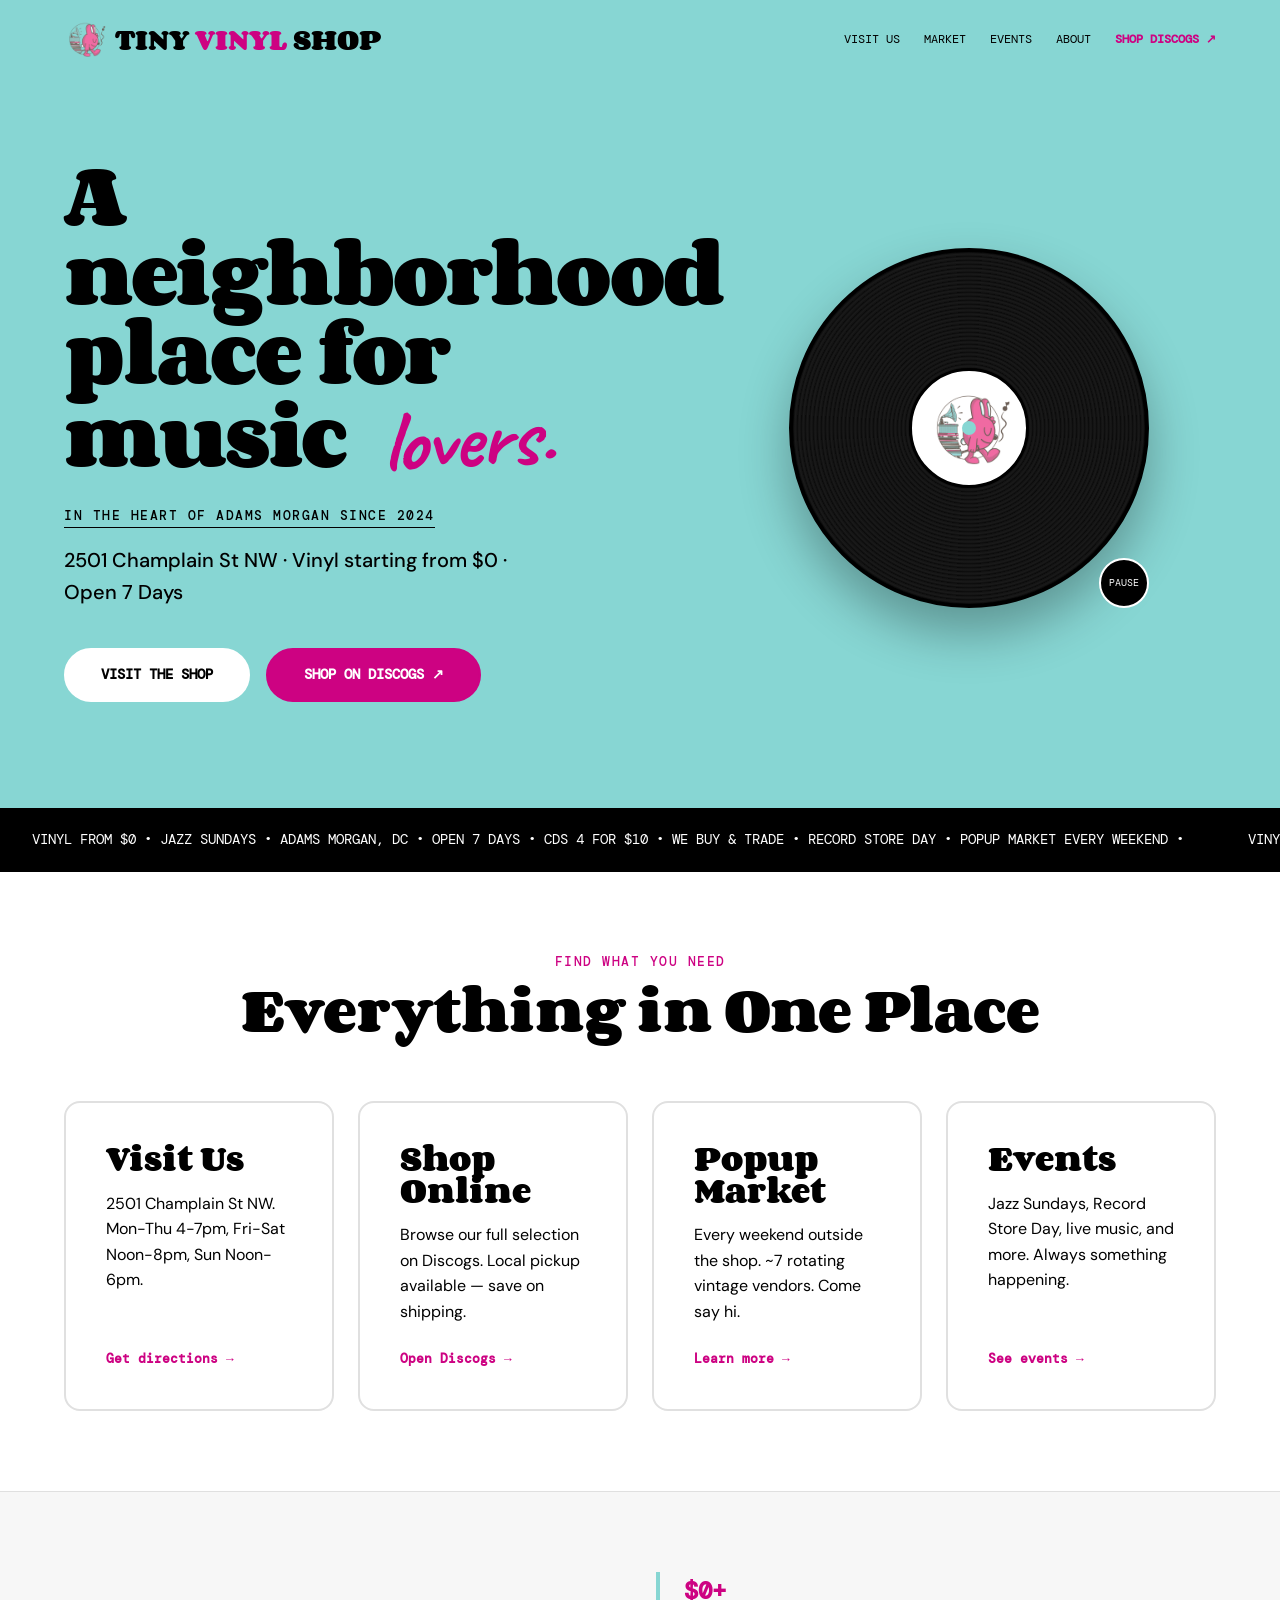
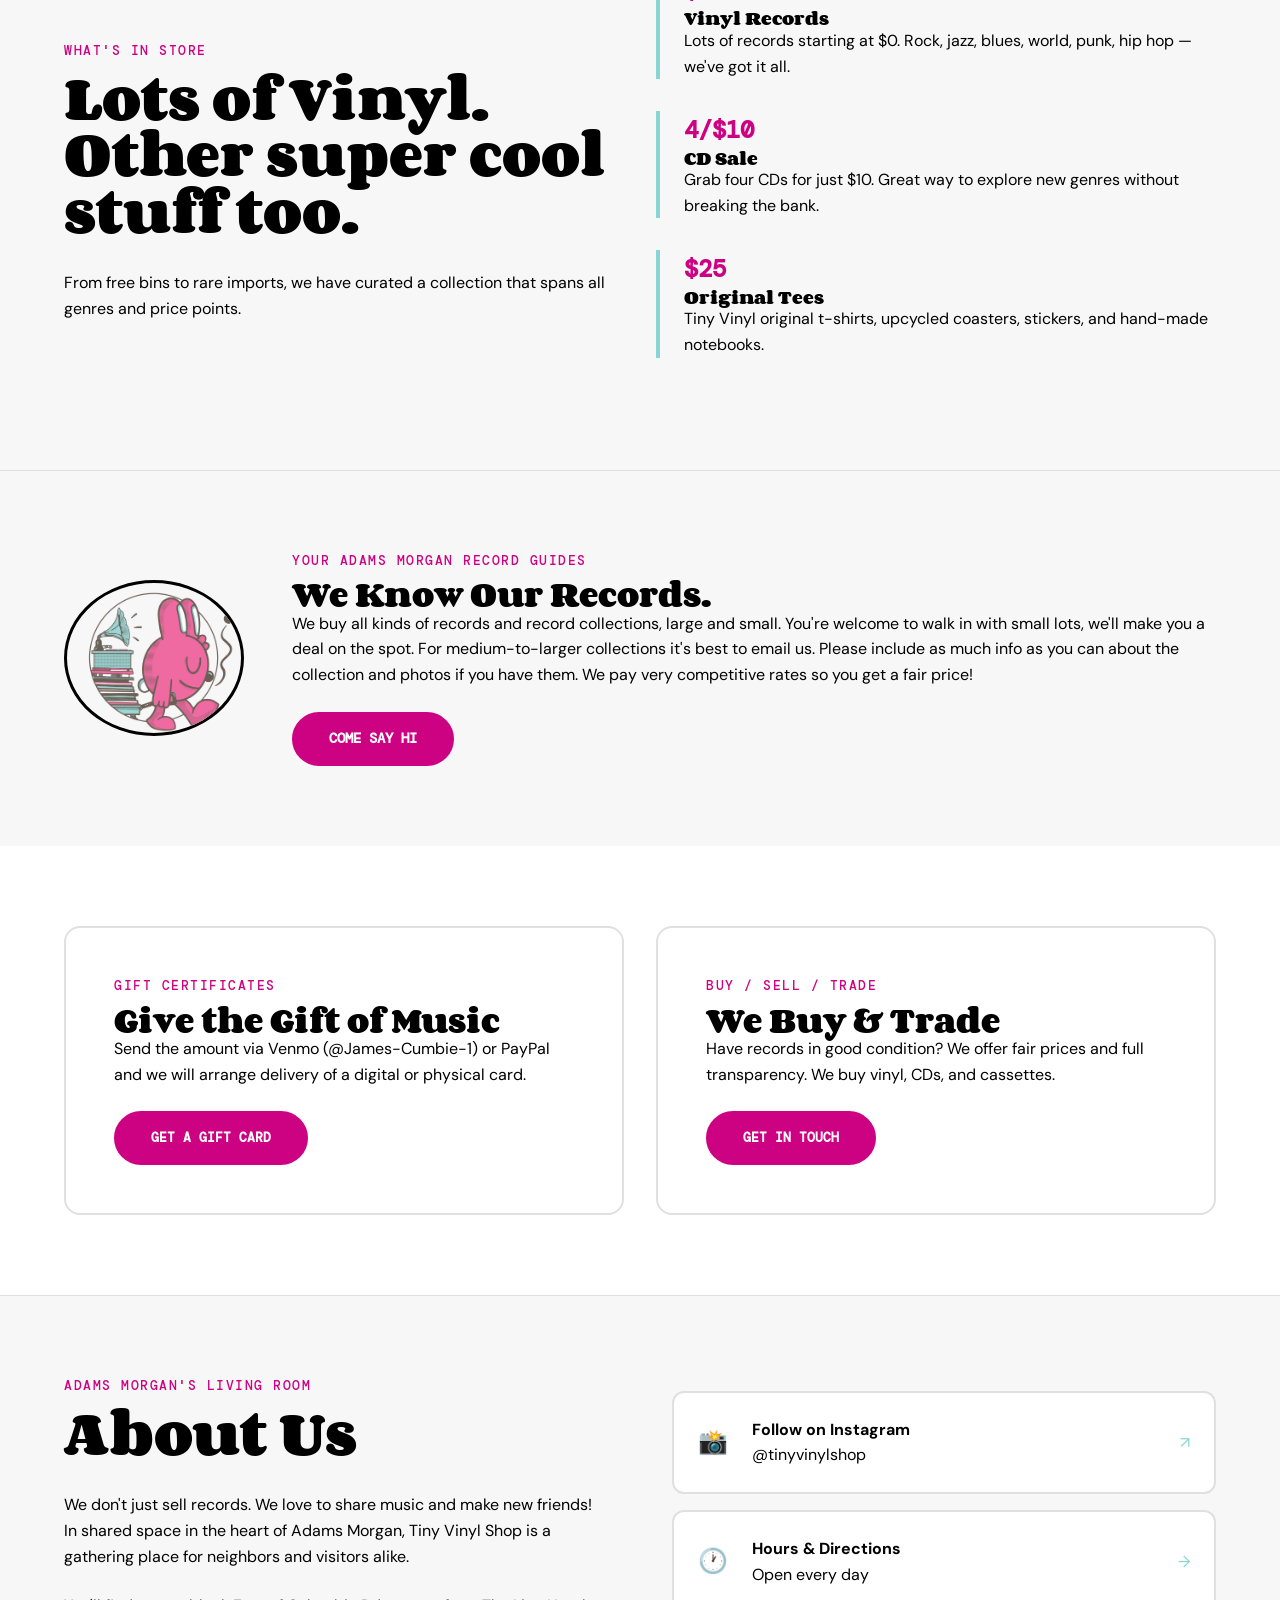
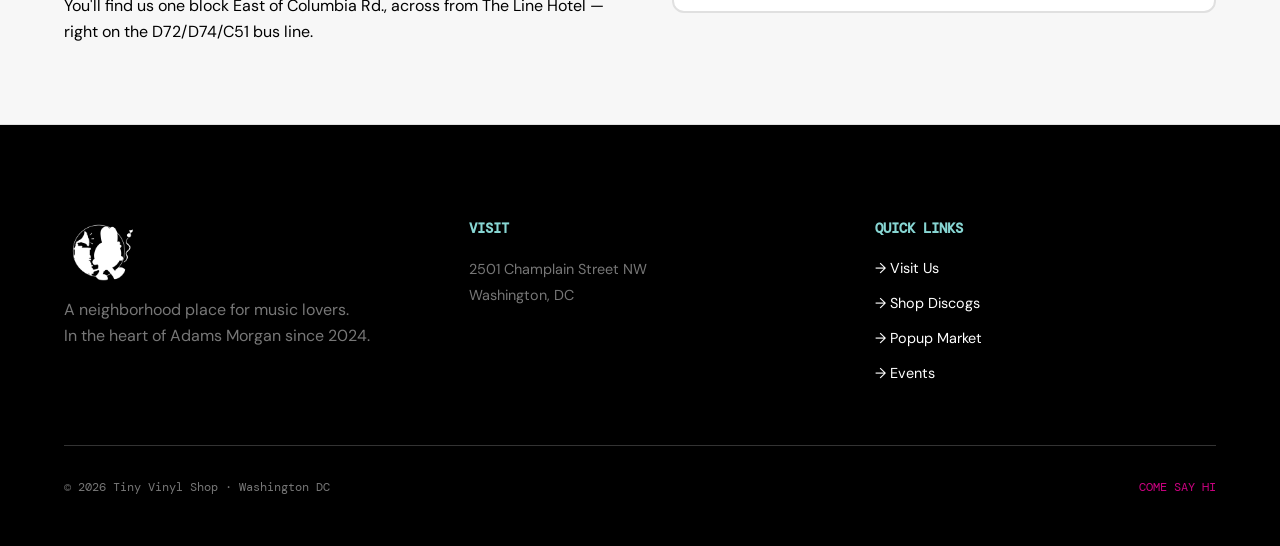
==== tiny-vinyl.html @ 18d89810 "ty suggestions" ====
<!DOCTYPE html>
<html lang="en">
<head>
  <meta charset="UTF-8" />
  <meta name="viewport" content="width=device-width, initial-scale=1.0, viewport-fit=cover" />
  <meta name="theme-color" content="#87D6D3" />
  <title>Tiny Vinyl Shop — Adams Morgan, DC</title>
  <meta name="description" content="Independent vinyl record shop in Adams Morgan, Washington DC. Records from $1. Jazz, blues, punk, hip hop, world music and more." />
  
  <link rel="preconnect" href="https://fonts.googleapis.com">
  <link rel="preconnect" href="https://fonts.gstatic.com" crossorigin>
  <link href="https://fonts.googleapis.com/css2?family=Caveat:wght@600&family=Corben:wght@400;700&family=DM+Mono:wght@400;500&family=DM+Sans:ital,wght@0,400;0,500;0,700;1,400&display=swap" rel="stylesheet">

  <style>
    :root {
      --bg-primary: #FFFFFF;
      --bg-surface: #F7F7F7;
      --color-magenta: #CD0282;
      --color-teal: #87D6D3;
      --color-text: #000000;
      --color-text-muted: #555555;
      --border-soft: #E0E0E0;
      
      --font-sans: 'DM Sans', sans-serif;
      --font-heading: 'Corben', serif;
      --font-mono: 'DM Mono', monospace;
      --font-hand: 'Caveat', cursive;
      
      --space-xs: 0.5rem;
      --space-sm: 1rem;
      --space-md: 2rem;
      --space-lg: 4rem;

      /* Safe area insets for notched devices */
      --safe-top: env(safe-area-inset-top, 0px);
      --safe-bottom: env(safe-area-inset-bottom, 0px);
      --safe-left: env(safe-area-inset-left, 0px);
      --safe-right: env(safe-area-inset-right, 0px);
    }

    /* ════════════════════════════════════════════════════════════
       BASE STYLES  (shared by both desktop and mobile)
       ════════════════════════════════════════════════════════════ */

    /* ── Reset ────────────────────────────────────────────────── */
    *, *::before, *::after { box-sizing: border-box; margin: 0; padding: 0; }
    html { scroll-behavior: smooth; -webkit-text-size-adjust: 100%; }
    body {
      font-family: var(--font-sans);
      background: var(--bg-primary);
      color: var(--color-text);
      line-height: 1.6;
      overflow-x: hidden;
      -webkit-font-smoothing: antialiased;
    }
    a { color: inherit; text-decoration: none; transition: all 0.25s cubic-bezier(0.16, 1, 0.3, 1); }
    a, button { -webkit-tap-highlight-color: rgba(135, 214, 211, 0.3); }
    ul { list-style: none; }
    button { cursor: pointer; border: none; background: none; font-family: inherit; }
    img { max-width: 100%; height: auto; display: block; }

    /* ── Typography (base) ────────────────────────────────────── */
    h1, h2, h3, h4 { font-family: var(--font-heading); font-weight: 700; line-height: 1.1; color: var(--color-text); }
    h1 em { font-family: var(--font-hand); color: var(--color-magenta); font-style: normal; font-size: 1.2em; display: inline-block; transform: rotate(-3deg); margin-left: 0.2em; }
    .label { font-family: var(--font-mono); text-transform: uppercase; font-size: 0.8rem; letter-spacing: 1.5px; color: var(--color-magenta); font-weight: 500; display: block; margin-bottom: var(--space-xs); }

    /* ── Layout (base) ────────────────────────────────────────── */
    .section--surface { background: var(--bg-surface); border-top: 1px solid var(--border-soft); border-bottom: 1px solid var(--border-soft); }

    /* ── Buttons (base) ───────────────────────────────────────── */
    .btn {
      display: inline-flex; align-items: center; justify-content: center;
      border-radius: 999px; font-weight: 700; font-family: var(--font-mono);
      text-transform: uppercase; border: 2px solid var(--color-text);
      background: var(--bg-primary);
      transition: all 0.3s cubic-bezier(0.16, 1, 0.3, 1);
      white-space: nowrap;
    }
    .btn:active { transform: scale(0.98); }
    .btn-primary { background: var(--color-magenta); color: #fff; border-color: var(--color-magenta); }
    .btn-white { background: #fff; color: #000; border-color: #fff; }
    .btn-outline { border-color: var(--border-soft); }

    /* ── Navigation (base) ────────────────────────────────────── */
    .nav {
      position: fixed; top: 0; left: 0; right: 0; z-index: 100;
      background: transparent;
      transition: background 0.35s ease, padding 0.35s ease, box-shadow 0.35s ease;
      padding-top: max(1.25rem, var(--safe-top));
    }
    .nav.scrolled {
      background: rgba(255,255,255,0.96);
      backdrop-filter: blur(12px);
      -webkit-backdrop-filter: blur(12px);
      border-bottom: 1px solid var(--border-soft);
      box-shadow: 0 2px 16px rgba(0,0,0,0.06);
      padding-top: max(0.75rem, var(--safe-top));
      padding-bottom: 0.75rem;
    }
    .nav .container { display: flex; justify-content: space-between; align-items: center; gap: 1rem; }
    .nav-logo { display: flex; align-items: center; gap: 0.6rem; flex-shrink: 0; }
    .nav-logo img { height: 36px; width: auto; }
    .nav-logo-text { font-family: var(--font-heading); font-weight: 700; color: #000; }
    .nav-cta { color: var(--color-magenta) !important; font-weight: 700; }
    .nav-hamburger span { display: block; background: #000; transition: all 0.3s ease; transform-origin: center; }
    .nav-hamburger.open span:nth-child(1) { transform: translateY(7px) rotate(45deg); }
    .nav-hamburger.open span:nth-child(2) { opacity: 0; transform: scaleX(0); }
    .nav-hamburger.open span:nth-child(3) { transform: translateY(-7px) rotate(-45deg); }

    /* ── Record animation ─────────────────────────────────────── */
    .record {
      width: 100%; height: 100%; border-radius: 50%; background: #111;
      background-image: repeating-radial-gradient(#111 0px, #1a1a1a 2px, #0a0a0a 4px);
      box-shadow: 0 25px 50px rgba(0,0,0,0.3);
      display: flex; align-items: center; justify-content: center;
      position: relative; border: 4px solid #000;
    }
    .spinning { animation: spin 3.2s linear infinite; }
    @keyframes spin { 100% { transform: rotate(360deg); } }
    .record-label {
      width: 34%; height: 34%; background: #fff; border-radius: 50%;
      border: 3px solid #000; display: flex; align-items: center;
      justify-content: center; position: relative;
    }
    .record-label img { width: 75%; height: auto; object-fit: contain; }
    .record-hole {
      position: absolute; top: 50%; left: 50%;
      transform: translate(-50%,-50%);
      width: 14px; height: 14px;
      background: var(--color-teal); border-radius: 50%;
    }

    /* ── Ticker ───────────────────────────────────────────────── */
    .ticker { background: #000; color: #fff; overflow: hidden; font-family: var(--font-mono); text-transform: uppercase; border-bottom: 2px solid #000; }
    .ticker-track { display: flex; width: max-content; animation: marquee 35s linear infinite; }
    @keyframes marquee { 0% { transform: translateX(0); } 100% { transform: translateX(-50%); } }
    .ticker-item { white-space: nowrap; }

    /* ── Cards & components (base) ────────────────────────────── */
    .quick-card { background: #fff; border-radius: 16px; border: 2px solid var(--border-soft); display: flex; flex-direction: column; transition: 0.3s ease; }
    .quick-card-link { font-family: var(--font-mono); font-weight: 700; color: var(--color-magenta); font-size: 0.8rem; }
    .highlight-item { border-left: 4px solid var(--color-teal); padding-left: 1.5rem; margin-bottom: 2rem; }
    .highlight-price { font-family: var(--font-mono); color: var(--color-magenta); font-weight: 700; }
    .mascot-strip { background: var(--bg-surface); }
    .mascot-strip .container { display: flex; align-items: center; }
    .mascot-image { border: 3px solid #000; border-radius: 50%; flex-shrink: 0; }
    .info-card { background: #fff; border-radius: 16px; border: 2px solid var(--border-soft); }
    .community-link-item { display: flex; align-items: center; background: #fff; border: 2px solid var(--border-soft); border-radius: 12px; margin-bottom: 1rem; transition: 0.25s ease; }
    .community-link-icon { font-size: 1.5rem; flex-shrink: 0; }

    /* ── Footer (base) ────────────────────────────────────────── */
    .footer { background: #000; color: #fff; }
    .footer h4 { color: var(--color-teal); font-family: var(--font-mono); text-transform: uppercase; font-size: 0.9rem; }
    .footer-links li { font-size: 0.9rem; }
    .footer-links a:hover { color: var(--color-teal); }
    .footer-bottom { border-top: 1px solid #333; font-family: var(--font-mono); font-size: 0.75rem; color: #777; display: flex; justify-content: space-between; align-items: center; }

    /* ── Reveal animations ────────────────────────────────────── */
    .reveal { opacity: 0; transform: translateY(20px); transition: 0.6s cubic-bezier(0.16, 1, 0.3, 1); }
    .reveal.visible { opacity: 1; transform: translateY(0); }

    /* ── Reduced motion ───────────────────────────────────────── */
    @media (prefers-reduced-motion: reduce) {
      .ticker-track, .spinning { animation: none; }
      .reveal { transition: none; }
    }

    /* ── Print ────────────────────────────────────────────────── */
    @media print {
      .nav, .ticker, .spin-toggle, .mobile-cta-bar, .mobile-menu { display: none !important; }
      .hero { min-height: auto; padding: 2rem 0; }
      .reveal { opacity: 1; transform: none; }
    }


    /* ════════════════════════════════════════════════════════════
       DESKTOP  (769px and above)
       Full two-column layouts, hover states, spacious padding
       ════════════════════════════════════════════════════════════ */
    @media (min-width: 769px) {

      /* Typography */
      h1 { font-size: 4.5rem; margin-bottom: var(--space-sm); letter-spacing: -0.02em; }
      h2 { font-size: 3.2rem; margin-bottom: var(--space-md); }
      h3 { font-size: 1.8rem; }

      /* Layout */
      .container { max-width: 1200px; margin: 0 auto; padding: 0 1.5rem; }
      .section { padding: 5rem 0; }
      .grid-4 { display: grid; grid-template-columns: repeat(4, 1fr); gap: 1.5rem; }
      .grid-2 { display: grid; grid-template-columns: 1fr 1fr; gap: 2rem; }

      /* Buttons */
      .btn { padding: 0.9rem 2.2rem; font-size: 0.85rem; }
      .btn:hover { transform: translateY(-2px); box-shadow: 0 8px 20px rgba(0,0,0,0.1); }
      .btn-primary:hover { background: #000; color: #fff; border-color: #000; }

      /* Nav — desktop */
      .nav { padding: 1.25rem 0; }
      .nav-links { display: flex; gap: 1.5rem; font-family: var(--font-mono); font-size: 0.75rem; text-transform: uppercase; align-items: center; }
      .nav-links a { color: #000; }
      .nav-hamburger { display: none; }
      .mobile-menu { display: none !important; }
      .nav-logo-text { font-size: 1.5rem; }

      /* Hero */
      .hero { background-color: var(--color-teal); padding: 9rem 0 6rem; border-bottom: 2px solid #000; display: flex; align-items: center; min-height: 90vh; }
      .hero .container { display: grid; grid-template-columns: 1.2fr 0.8fr; gap: 4rem; align-items: center; }
      .hero h1, .hero p { color: #000; }
      .hero .label { color: #000; border-bottom: 1.5px solid #000; display: inline-block; width: fit-content; margin-bottom: 1rem; }
      .hero-text p { font-size: 1.25rem; font-weight: 500; margin-bottom: 2.5rem; max-width: 500px; }
      .hero-btns { display: flex; gap: 1rem; }

      /* Record */
      .record-wrap { position: relative; width: 360px; height: 360px; display: flex; align-items: center; justify-content: center; }
      .spin-toggle { position: absolute; bottom: 0; right: 0; background: #000; color: #fff; width: 50px; height: 50px; border-radius: 50%; z-index: 10; font-family: var(--font-mono); font-size: 0.6rem; border: 2px solid #fff; }

      /* Ticker */
      .ticker { padding: 1.2rem 0; font-size: 0.85rem; }
      .ticker-item { padding: 0 2rem; }

      /* Cards */
      .quick-card { padding: 2.5rem; }
      .quick-card h3 { margin-bottom: 1rem; }
      .quick-card p { flex: 1; }
      .quick-card-link { margin-top: 1.5rem; }
      .quick-card:hover { transform: translateY(-4px); border-color: var(--color-teal); box-shadow: 0 12px 30px rgba(0,0,0,0.06); }
      .highlight-price { font-size: 1.5rem; }

      /* Mascot */
      .mascot-strip { padding: 5rem 0; }
      .mascot-strip .container { gap: 3rem; }
      .mascot-image { width: 180px; }

      /* Info cards */
      .info-card { padding: 3rem; }

      /* Community */
      .community-inner { display: grid; grid-template-columns: 1fr 1fr; gap: 4rem; align-items: center; }
      .community-link-item { gap: 1.5rem; padding: 1.5rem; min-height: 70px; }
      .community-link-item:hover { border-color: var(--color-teal); transform: translateX(5px); }

      /* Footer */
      .footer { padding: 6rem 0 3rem; }
      .footer-grid { display: grid; grid-template-columns: repeat(3, 1fr); gap: 4rem; margin-bottom: 3rem; }
      .footer h4 { margin-bottom: 1.25rem; }
      .footer-links li { margin-bottom: 0.75rem; }
      .footer-bottom { padding-top: 2rem; flex-direction: row; }

      /* Mobile-only elements: hidden on desktop */
      .mobile-cta-bar { display: none !important; }
    }


    /* ════════════════════════════════════════════════════════════
       MOBILE  (768px and below)
       Single column, large tap targets, bottom CTA bar,
       full-screen hamburger menu, simplified footer
       ════════════════════════════════════════════════════════════ */
    @media (max-width: 768px) {

      /* Typography — larger base for readability */
      h1 { font-size: 2.6rem; margin-bottom: 1rem; letter-spacing: -0.01em; }
      h2 { font-size: 2rem; margin-bottom: 1.5rem; }
      h3 { font-size: 1.4rem; }
      p { font-size: 1rem; }
      .label { font-size: 0.72rem; }

      /* Layout — full-width single column, generous padding */
      .container {
        max-width: 100%;
        padding: 0 1.25rem;
        padding-left: max(1.25rem, calc(var(--safe-left) + 1.25rem));
        padding-right: max(1.25rem, calc(var(--safe-right) + 1.25rem));
      }
      .section { padding: 3rem 0; }
      .grid-4 { display: grid; grid-template-columns: 1fr; gap: 1rem; }
      .grid-2 { display: grid; grid-template-columns: 1fr; gap: 1rem; }

      /* Buttons — full width, larger touch targets */
      .btn { padding: 1rem 2rem; font-size: 0.82rem; min-height: 52px; width: 100%; justify-content: center; }

      /* Body — space for fixed bottom CTA bar */
      body { padding-bottom: max(80px, calc(var(--safe-bottom) + 80px)); }

      /* Nav — hamburger only */
      .nav { padding: 1rem 0; padding-top: max(1rem, var(--safe-top)); }
      .nav-links { display: none; }
      .nav-logo-text { font-size: 1.3rem; }
      .nav-hamburger {
        display: flex;
        flex-direction: column;
        align-items: center;
        justify-content: center;
        gap: 5px;
        /* 48×48 tap target */
        width: 48px; height: 48px;
      }
      .nav-hamburger span { width: 22px; height: 2px; }

      /* Full-screen mobile menu */
      .mobile-menu {
        position: fixed; top: 0; left: 0; right: 0; bottom: 0;
        background: var(--color-teal);
        z-index: 99;
        flex-direction: column;
        align-items: center;
        justify-content: center;
        gap: 1.25rem;
        padding: 2rem 2rem max(2rem, var(--safe-bottom));
        padding-top: max(5rem, calc(var(--safe-top) + 5rem));
        opacity: 0;
        pointer-events: none;
        transition: opacity 0.3s ease;
        /* Hidden by default — JS adds .open */
        display: flex;
      }
      .mobile-menu:not(.open) { pointer-events: none; opacity: 0; visibility: hidden; }
      .mobile-menu.open { opacity: 1; pointer-events: all; visibility: visible; }
      .mobile-menu a {
        font-family: var(--font-heading);
        font-size: 2.5rem;
        font-weight: 700;
        color: #000;
        border-bottom: 3px solid transparent;
        padding-bottom: 0.25rem;
        transition: border-color 0.2s;
        /* Large tap targets */
        min-height: 52px;
        display: flex; align-items: center;
      }
      .mobile-menu a:active { border-bottom-color: #000; }
      .mobile-menu .mobile-cta { color: var(--color-magenta); margin-top: 0.5rem; }

      /* Hero — stacked, centered */
      .hero {
        background-color: var(--color-teal);
        padding: max(6rem, calc(var(--safe-top) + 6rem)) 0 5rem;
        border-bottom: 2px solid #000;
        display: flex; align-items: center;
        min-height: 100svh;
      }
      .hero .container { display: flex; flex-direction: column; align-items: center; text-align: center; gap: 2.5rem; }
      .hero h1, .hero p { color: #000; }
      .hero .label { color: #000; border-bottom: 1.5px solid #000; display: inline-block; width: fit-content; margin-bottom: 0.75rem; }
      .hero-text { width: 100%; }
      .hero-text p { font-size: 1.1rem; font-weight: 500; margin-bottom: 2rem; }
      .hero-btns { display: flex; flex-direction: column; gap: 0.75rem; width: 100%; }

      /* Record — scaled to fit */
      .record-wrap { position: relative; width: min(300px, 80vw); height: min(300px, 80vw); display: flex; align-items: center; justify-content: center; }
      .spin-toggle { position: absolute; bottom: 0; right: 0; background: #000; color: #fff; width: 52px; height: 52px; border-radius: 50%; z-index: 10; font-family: var(--font-mono); font-size: 0.6rem; border: 2px solid #fff; }

      /* Ticker */
      .ticker { padding: 0.9rem 0; font-size: 0.78rem; }
      .ticker-item { padding: 0 1.5rem; }

      /* Quick cards — comfortable single-column */
      .quick-card { padding: 1.75rem; }
      .quick-card h3 { margin-bottom: 0.6rem; }
      .quick-card-link { margin-top: 1.25rem; }
      .highlight-price { font-size: 1.3rem; }

      /* Mascot — centered column */
      .mascot-strip { padding: 3rem 0; }
      .mascot-strip .container { flex-direction: column; text-align: center; align-items: center; gap: 1.5rem; }
      .mascot-image { width: 110px; }

      /* Info cards */
      .info-card { padding: 1.75rem; }

      /* Community — stacked */
      .community-inner { display: flex; flex-direction: column; gap: 2rem; }
      .community-link-item { gap: 1rem; padding: 1.25rem; min-height: 68px; }
      .community-link-item:active { background: var(--bg-surface); }

      /* Footer — simplified, centered */
      .footer { padding: 3rem 0 1.5rem; padding-bottom: max(1.5rem, var(--safe-bottom)); }
      .footer-grid { display: flex; flex-direction: column; gap: 2rem; margin-bottom: 2rem; }
      .footer-grid > div:first-child { display: none; } /* Hide logo/tagline on mobile to save space */
      .footer h4 { margin-bottom: 0.75rem; font-size: 0.8rem; }
      .footer-links { display: flex; flex-wrap: wrap; gap: 0; }
      .footer-links li { width: 50%; margin-bottom: 0; }
      .footer-links a { display: flex; align-items: center; min-height: 44px; font-size: 0.88rem; padding-right: 0.5rem; }
      .footer-bottom { padding-top: 1.5rem; flex-direction: column; text-align: center; gap: 0.4rem; }

      /* Floating bottom CTA bar */
      .mobile-cta-bar {
        display: flex;
        position: fixed;
        bottom: 0; left: 0; right: 0;
        z-index: 90;
        background: #fff;
        border-top: 2px solid #000;
        padding: 0.75rem 1rem;
        padding-bottom: max(0.75rem, var(--safe-bottom));
        gap: 0.75rem;
        opacity: 1;
        transition: opacity 0.3s ease;
      }
      .mobile-cta-bar a {
        flex: 1;
        padding: 0.85rem 0.5rem;
        border-radius: 999px;
        font-family: var(--font-mono);
        font-size: 0.75rem;
        font-weight: 700;
        text-transform: uppercase;
        min-height: 48px;
        display: flex; align-items: center; justify-content: center;
      }
      .mobile-cta-bar .cta-visit { background: #000; color: #fff; border: 2px solid #000; }
      .mobile-cta-bar .cta-shop { background: var(--color-magenta); color: #fff; border: 2px solid var(--color-magenta); }
    }
  </style>
</head>
<body>

  <!-- Mobile Menu Drawer -->
  <div class="mobile-menu" id="mobile-menu" role="dialog" aria-modal="true" aria-label="Navigation menu">
    <a href="visit.html">Visit Us</a>
    <a href="market.html">Market</a>
    <a href="events.html">Events</a>
    <a href="about.html">About</a>
    <a href="https://www.discogs.com/seller/TinyVinylShop/profile" target="_blank" rel="noopener noreferrer" class="mobile-cta">Shop Discogs ↗</a>
  </div>

  <nav class="nav" id="main-nav" role="navigation" aria-label="Main navigation">
    <div class="container">
      <a href="index.html" class="nav-logo" aria-label="Tiny Vinyl Shop home">
        <img src="assets/updated-logo.png" alt="Tiny Vinyl Shop logo" loading="eager">
        <span class="nav-logo-text">TINY<span style="color:var(--color-magenta)"> VINYL</span> SHOP</span>
      </a>
      <ul class="nav-links" role="list">
        <li><a href="visit.html">Visit Us</a></li>
        <li><a href="market.html">Market</a></li>
        <li><a href="events.html">Events</a></li>
        <li><a href="about.html">About</a></li>
        <li><a href="https://www.discogs.com/seller/TinyVinylShop/profile" target="_blank" rel="noopener noreferrer" class="nav-cta">Shop Discogs ↗</a></li>
      </ul>
      <button class="nav-hamburger" id="nav-hamburger" aria-label="Open navigation menu" aria-expanded="false" aria-controls="mobile-menu">
        <span aria-hidden="true"></span>
        <span aria-hidden="true"></span>
        <span aria-hidden="true"></span>
      </button>
    </div>
  </nav>

  <main>
    <!-- ── Hero ── -->
    <section class="hero" aria-label="Welcome">
      <div class="container">
        <div class="hero-text reveal">
          
          <h1>A neighborhood place for music <em>lovers.</em></h1>
          <span class="label">In the heart of Adams Morgan since 2024</span>
          <p>2501 Champlain St NW · Vinyl starting from $0 · Open 7 Days</p>
          <div class="hero-btns">
            <a href="visit.html" class="btn btn-white">Visit the Shop</a>
            <a href="https://www.discogs.com/seller/TinyVinylShop/profile" target="_blank" rel="noopener noreferrer" class="btn btn-primary">Shop on Discogs ↗</a>
          </div>
        </div>
        <div class="hero-visual reveal">
          <div class="record-wrap">
            <div class="record spinning" id="vinyl-record" aria-label="Spinning vinyl record">
              <div class="record-label">
                <img src="assets/updated-logo.png" alt="" aria-hidden="true">
                <div class="record-hole" aria-hidden="true"></div>
              </div>
            </div>
            <button class="spin-toggle" id="spin-toggle" aria-label="Pause record spinning">PAUSE</button>
          </div>
        </div>
      </div>
    </section>

    <!-- ── Ticker ── -->
    <div class="ticker" aria-label="Store highlights" aria-live="off">
      <div class="ticker-track" aria-hidden="true">
        <span class="ticker-item">Vinyl from $0 • Jazz Sundays • Adams Morgan, DC • Open 7 Days • CDs 4 for $10 • We Buy &amp; Trade • Record Store Day • Popup Market Every Weekend •</span>
        <span class="ticker-item">Vinyl from $0 • Jazz Sundays • Adams Morgan, DC • Open 7 Days • CDs 4 for $10 • We Buy &amp; Trade • Record Store Day • Popup Market Every Weekend •</span>
      </div>
    </div>

    <!-- ── Quick Links ── -->
    <section class="section" aria-labelledby="find-heading">
      <div class="container">
        <div style="text-align: center; margin-bottom: clamp(2rem, 5vw, 4rem);" class="reveal">
          <span class="label">Find What You Need</span>
          <h2 id="find-heading">Everything in One Place</h2>
        </div>
        <div class="grid-4">
          <a href="visit.html" class="quick-card reveal">
            <h3>Visit Us</h3>
            <p>2501 Champlain St NW. Mon-Thu 4-7pm, Fri-Sat Noon-8pm, Sun Noon-6pm.</p>
            <span class="quick-card-link">Get directions →</span>
          </a>
          <a href="https://www.discogs.com/seller/TinyVinylShop/profile" target="_blank" rel="noopener noreferrer" class="quick-card reveal">
            <h3>Shop Online</h3>
            <p>Browse our full selection on Discogs. Local pickup available — save on shipping.</p>
            <span class="quick-card-link">Open Discogs →</span>
          </a>
          <a href="market.html" class="quick-card reveal">
            <h3>Popup Market</h3>
            <p>Every weekend outside the shop. ~7 rotating vintage vendors. Come say hi.</p>
            <span class="quick-card-link">Learn more →</span>
          </a>
          <a href="events.html" class="quick-card reveal">
            <h3>Events</h3>
            <p>Jazz Sundays, Record Store Day, live music, and more. Always something happening.</p>
            <span class="quick-card-link">See events →</span>
          </a>
        </div>
      </div>
    </section>

    <!-- ── Inventory ── -->
    <section class="section section--surface" aria-labelledby="inventory-heading">
      <div class="container">
        <div class="grid-2" style="align-items: center;">
          <div class="reveal">
            <span class="label">What's In Store</span>
            <h2 id="inventory-heading">Lots of Vinyl.<br>Other super cool stuff too.</h2>
            <p>From free bins to rare imports, we have curated a collection that spans all genres and price points.</p>
          </div>
          <div>
            <div class="highlight-item reveal">
              <span class="highlight-price">$0+</span>
              <h4>Vinyl Records</h4>
              <p>Lots of records starting at $0. Rock, jazz, blues, world, punk, hip hop — we've got it all.</p>
            </div>
            <div class="highlight-item reveal">
              <span class="highlight-price">4/$10</span>
              <h4>CD Sale</h4>
              <p>Grab four CDs for just $10. Great way to explore new genres without breaking the bank.</p>
            </div>
            <div class="highlight-item reveal">
              <span class="highlight-price">$25</span>
              <h4>Original Tees</h4>
              <p>Tiny Vinyl original t-shirts, upcycled coasters, stickers, and hand-made notebooks.</p>
            </div>
          </div>
        </div>
      </div>
    </section>

    <!-- ── Mascot Strip ── -->
    <section class="mascot-strip" aria-label="About our staff">
      <div class="container">
        <img src="assets/updated-logo.png" alt="Tiny Vinyl Mascot" class="mascot-image reveal" loading="lazy">
        <div style="flex: 1;" class="reveal">
          <span class="label">Your Adams Morgan Record Guides</span>
          <h3>We Know Our Records.</h3>
          <p>We buy all kinds of records and record collections, large and small. You're welcome to walk in with small lots, we'll make you a deal on the spot. For medium-to-larger collections it's best to email us. Please include as much info as you can about the collection and photos if you have them. We pay very competitive rates so you get a fair price!</p>
          <a href="visit.html" class="btn btn-primary" style="margin-top: 1.5rem;">Come Say Hi</a>
        </div>
      </div>
    </section>

    <!-- ── Gift / Trade Cards ── -->
    <section class="section" aria-labelledby="gift-trade-heading">
      <div class="container">
        <h2 id="gift-trade-heading" class="sr-only">Gift Cards and Trade</h2>
        <div class="grid-2">
          <div class="info-card reveal">
            <span class="label">Gift Certificates</span>
            <h3>Give the Gift of Music</h3>
            <p>Send the amount via Venmo (@James-Cumbie-1) or PayPal and we will arrange delivery of a digital or physical card.</p>
            <a href="contact.html" class="btn btn-primary" style="margin-top: 1.5rem; font-size: 0.8rem;">Get a Gift Card</a>
          </div>
          <div class="info-card reveal">
            <span class="label">Buy / Sell / Trade</span>
            <h3>We Buy &amp; Trade</h3>
            <p>Have records in good condition? We offer fair prices and full transparency. We buy vinyl, CDs, and cassettes.</p>
            <a href="contact.html" class="btn btn-primary" style="margin-top: 1.5rem; font-size: 0.8rem;">Get in Touch</a>
          </div>
        </div>
      </div>
    </section>

    <!-- ── Community ── -->
    <section class="section section--surface" aria-labelledby="about-heading">
      <div class="container">
        <div class="community-inner">
          <div class="reveal">
            <span class="label">Adams Morgan's Living Room</span>
            <h2 id="about-heading">About Us</h2>
            <p>We don't just sell records. We love to share music and make new friends! In shared space in the heart of Adams Morgan, Tiny Vinyl Shop is a gathering place for neighbors and visitors alike.</p>
            <p style="margin-top: 1.5rem;">You'll find us one block East of Columbia Rd., across from The Line Hotel — right on the D72/D74/C51 bus line.</p>
          </div>
          <div class="reveal">
            <a href="https://instagram.com/tinyvinylshop" class="community-link-item" rel="noopener noreferrer" target="_blank">
              <span class="community-link-icon" aria-hidden="true">📸</span>
              <div style="flex:1">
                <strong>Follow on Instagram</strong><br>
                <span>@tinyvinylshop</span>
              </div>
              <span style="color:var(--color-teal)" aria-hidden="true">↗</span>
            </a>
            <a href="visit.html" class="community-link-item">
              <span class="community-link-icon" aria-hidden="true">🕐</span>
              <div style="flex:1">
                <strong>Hours &amp; Directions</strong><br>
                <span>Open every day</span>
              </div>
              <span style="color:var(--color-teal)" aria-hidden="true">→</span>
            </a>
          </div>
        </div>
      </div>
    </section>
  </main>

  <!-- ── Floating Mobile CTA Bar ── -->
  <div class="mobile-cta-bar" role="complementary" aria-label="Quick actions">
    <a href="visit.html" class="cta-visit">Visit Us</a>
    <a href="https://www.discogs.com/seller/TinyVinylShop/profile" target="_blank" rel="noopener noreferrer" class="cta-shop">Shop Discogs ↗</a>
  </div>

  <!-- ── Footer ── -->
  <footer class="footer" role="contentinfo">
    <div class="container">
      <div class="footer-grid">
        <div>
          <img src="assets/updated-logo.png" alt="Tiny Vinyl Shop" style="height: 60px; filter: brightness(0) invert(1);" loading="lazy">
          <p style="color: #777; margin-top: 1rem;">A neighborhood place for music lovers.<br>In the heart of Adams Morgan since 2024.</p>
        </div>
        <div class="footer-col">
          <h4>Visit</h4>
          <address style="font-style: normal; color: #777; font-size: 0.9rem; line-height: 1.8;">
            2501 Champlain Street NW<br>Washington, DC
          </address>
        </div>
        <div class="footer-col">
          <h4>Quick Links</h4>
          <ul class="footer-links" role="list">
            <li><a href="visit.html">→ Visit Us</a></li>
            <li><a href="https://www.discogs.com/seller/TinyVinylShop/profile" target="_blank" rel="noopener noreferrer">→ Shop Discogs</a></li>
            <li><a href="market.html">→ Popup Market</a></li>
            <li><a href="events.html">→ Events</a></li>
          </ul>
        </div>
      </div>
      <div class="footer-bottom">
        <span>© 2026 Tiny Vinyl Shop · Washington DC</span>
        <span style="color: var(--color-magenta)">COME SAY HI</span>
      </div>
    </div>
  </footer>

  <!-- Screen-reader only utility -->
  <style>.sr-only { position: absolute; width: 1px; height: 1px; padding: 0; margin: -1px; overflow: hidden; clip: rect(0,0,0,0); white-space: nowrap; border: 0; }</style>

  <script>
    /* ── Hamburger / Mobile Menu ── */
    const hamburger = document.getElementById('nav-hamburger');
    const mobileMenu = document.getElementById('mobile-menu');
    let menuOpen = false;

    function toggleMenu(open) {
      menuOpen = open;
      hamburger.classList.toggle('open', open);
      hamburger.setAttribute('aria-expanded', open);
      hamburger.setAttribute('aria-label', open ? 'Close navigation menu' : 'Open navigation menu');
      mobileMenu.classList.toggle('open', open);
      // Prevent body scroll when menu is open
      document.body.style.overflow = open ? 'hidden' : '';
    }

    hamburger.addEventListener('click', () => toggleMenu(!menuOpen));

    // Close on link click
    mobileMenu.querySelectorAll('a').forEach(link => {
      link.addEventListener('click', () => toggleMenu(false));
    });

    // Close on ESC
    document.addEventListener('keydown', (e) => {
      if (e.key === 'Escape' && menuOpen) toggleMenu(false);
    });

    /* ── Record Spin Toggle ── */
    const record = document.getElementById('vinyl-record');
    const spinBtn = document.getElementById('spin-toggle');

    // Respect prefers-reduced-motion
    const prefersReducedMotion = window.matchMedia('(prefers-reduced-motion: reduce)').matches;
    if (prefersReducedMotion) {
      record.classList.remove('spinning');
      spinBtn.textContent = 'PLAY';
    }

    spinBtn.addEventListener('click', () => {
      const isSpinning = record.classList.toggle('spinning');
      spinBtn.textContent = isSpinning ? 'PAUSE' : 'PLAY';
      spinBtn.setAttribute('aria-label', isSpinning ? 'Pause record spinning' : 'Play record spinning');
    });

    /* ── Scroll Nav ── */
    const nav = document.getElementById('main-nav');
    let ticking = false;
    window.addEventListener('scroll', () => {
      if (!ticking) {
        requestAnimationFrame(() => {
          nav.classList.toggle('scrolled', window.scrollY > 40);
          ticking = false;
        });
        ticking = true;
      }
    }, { passive: true });

    /* ── Intersection Observer Reveals ── */
    if ('IntersectionObserver' in window) {
      const observer = new IntersectionObserver((entries) => {
        entries.forEach(entry => {
          if (entry.isIntersecting) {
            entry.target.classList.add('visible');
            observer.unobserve(entry.target);
          }
        });
      }, { threshold: 0.08 });
      document.querySelectorAll('.reveal').forEach(el => observer.observe(el));
    } else {
      // Fallback: show all
      document.querySelectorAll('.reveal').forEach(el => el.classList.add('visible'));
    }

    /* ── Mobile CTA Bar: hide when footer is visible ── */
    const ctaBar = document.querySelector('.mobile-cta-bar');
    const footer = document.querySelector('footer');
    if (ctaBar && footer) {
      const footerObserver = new IntersectionObserver((entries) => {
        ctaBar.style.opacity = entries[0].isIntersecting ? '0' : '1';
        ctaBar.style.pointerEvents = entries[0].isIntersecting ? 'none' : 'all';
      }, { threshold: 0.1 });
      footerObserver.observe(footer);
    }
  </script>
</body>
</html>
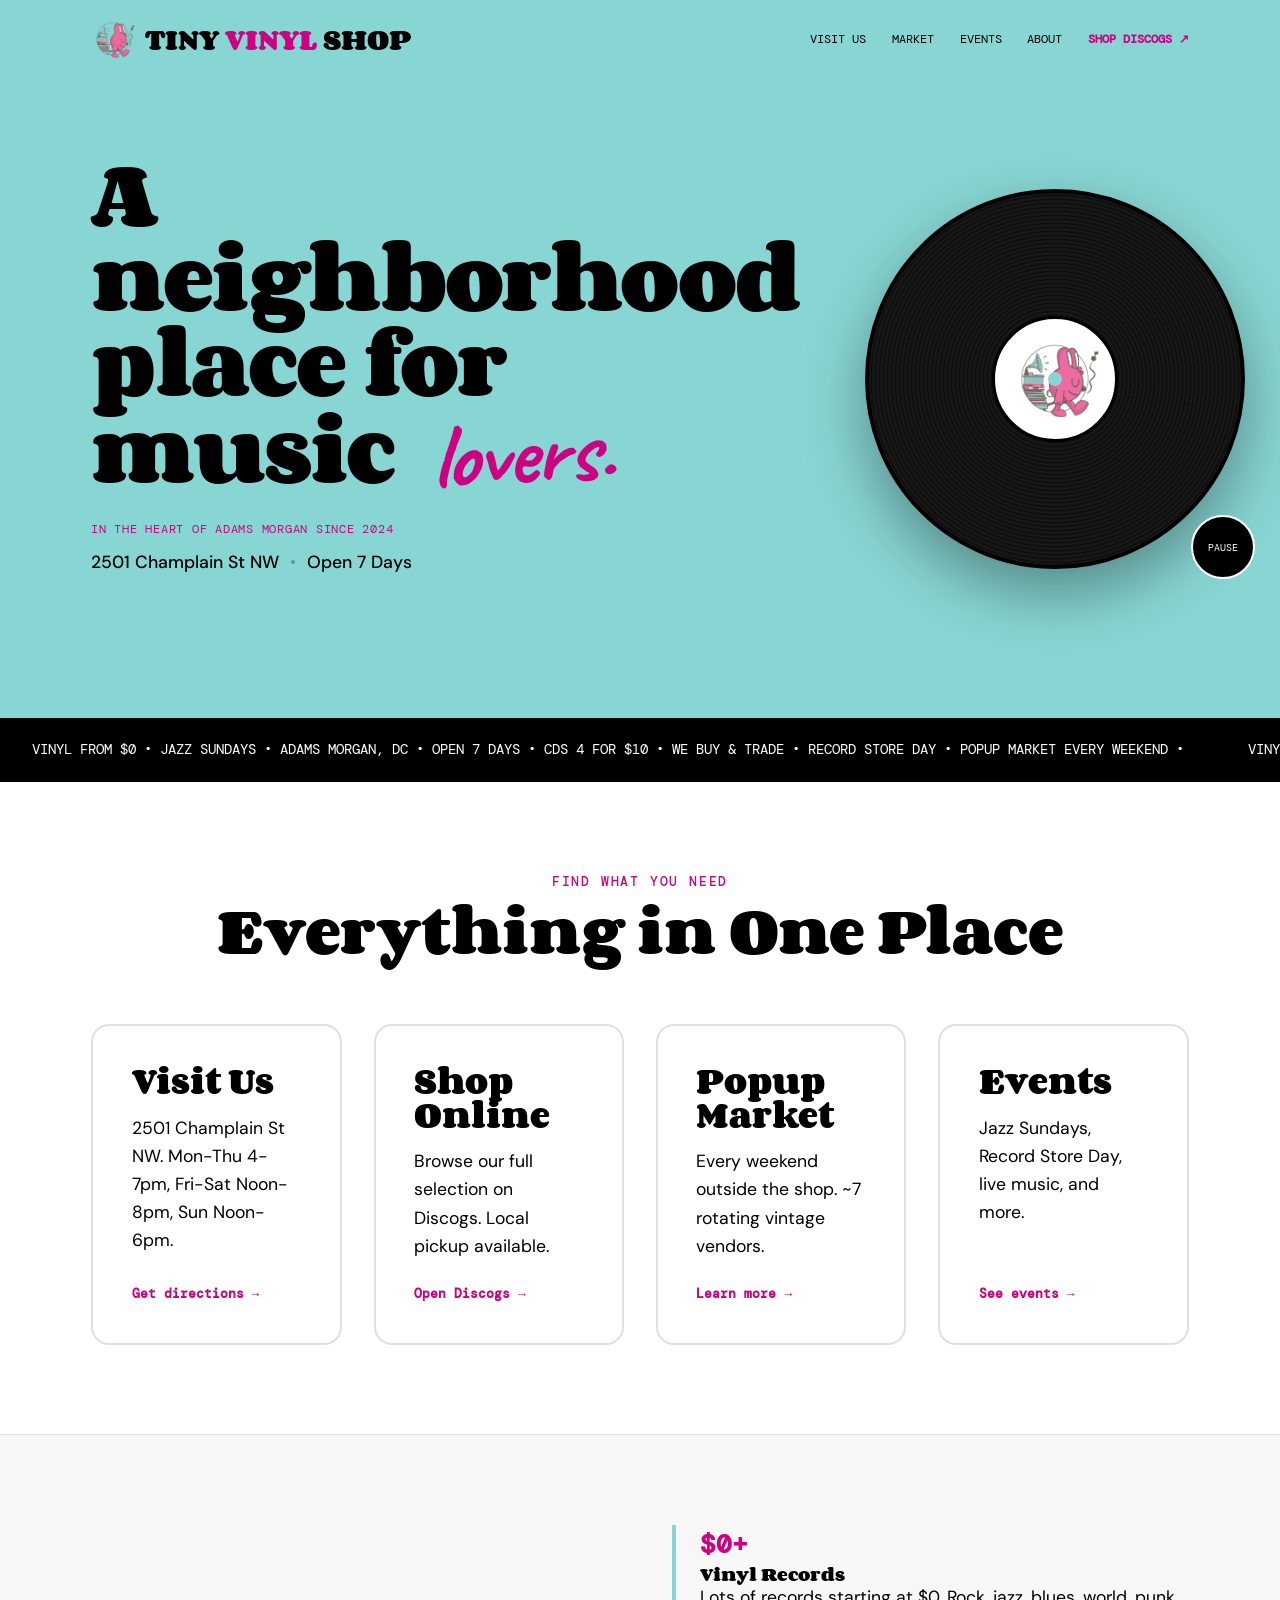
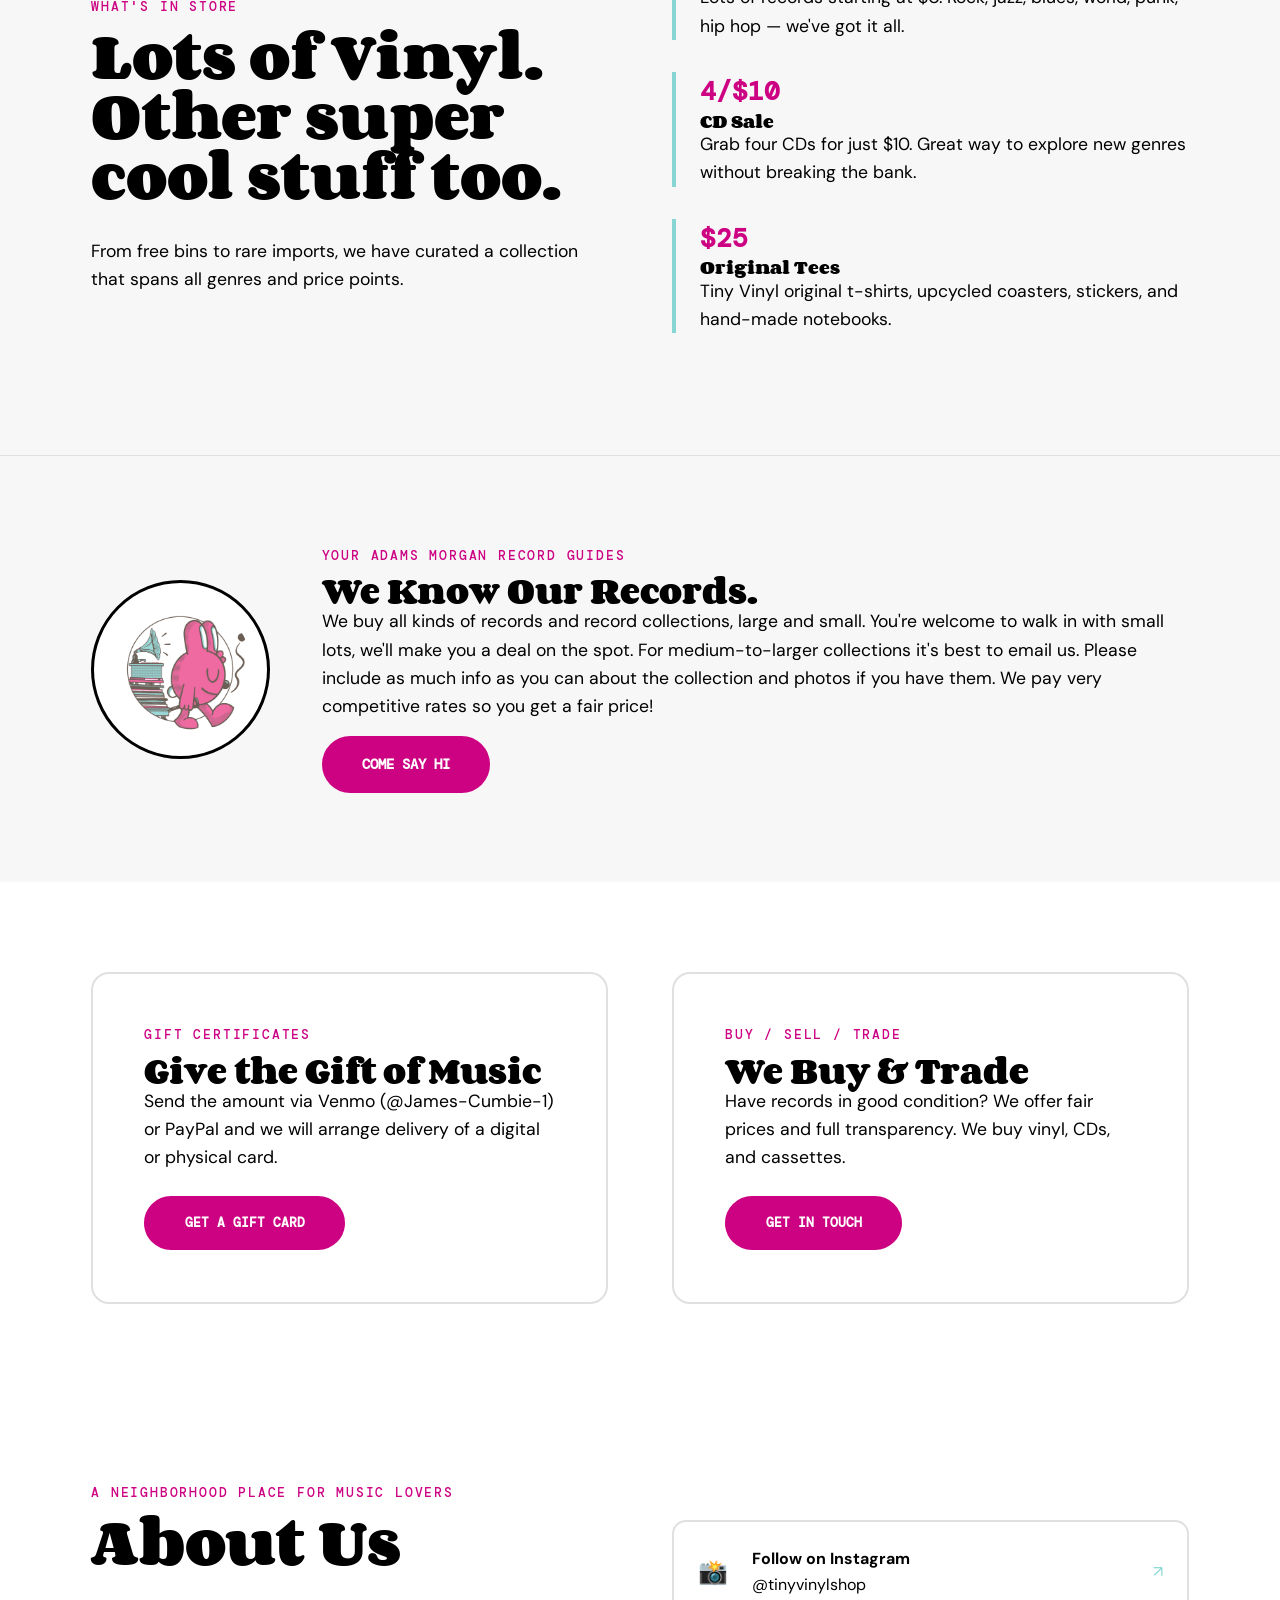
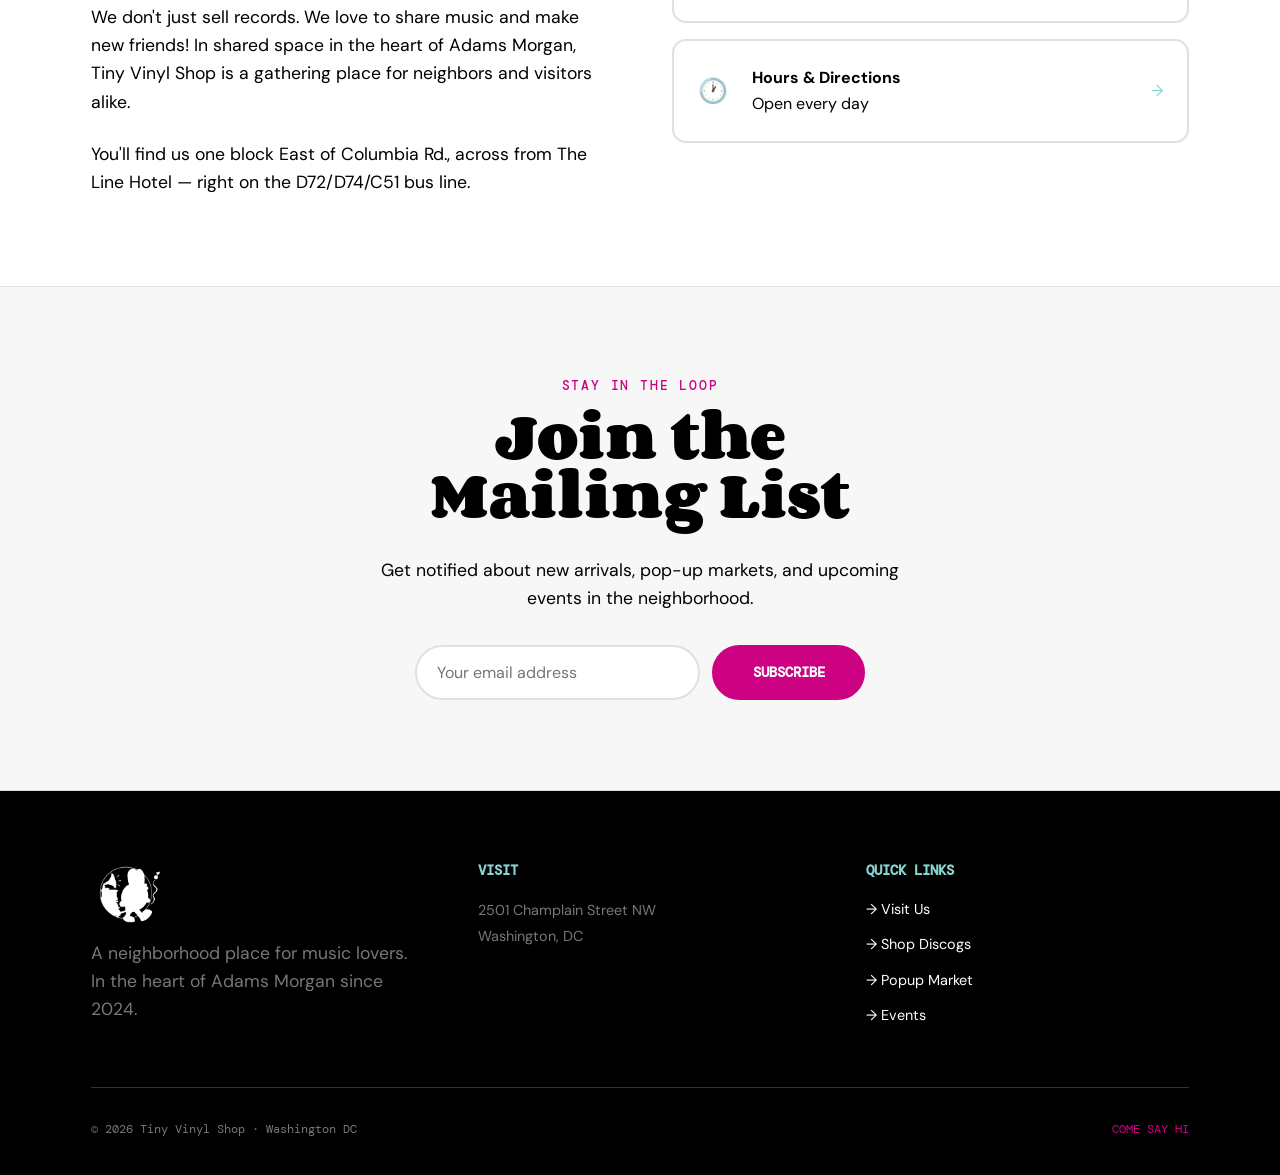
==== commit 314db211: "optimized UI/UX" ====
--- a/tiny-vinyl.html
+++ b/tiny-vinyl.html
@@ -16,7 +16,9 @@
       --bg-primary: #FFFFFF;
       --bg-surface: #F7F7F7;
       --color-magenta: #CD0282;
+      --color-magenta-dark: #A00065;
       --color-teal: #87D6D3;
+      --color-teal-dark: #5bbab6;
       --color-text: #000000;
       --color-text-muted: #555555;
       --border-soft: #E0E0E0;
@@ -31,18 +33,28 @@
       --space-md: 2rem;
       --space-lg: 4rem;
 
+      /* Fluid spacing using clamp */
+      --section-padding: clamp(3rem, 7vw, 6rem);
+      --container-padding: clamp(1.25rem, 4vw, 2.5rem);
+      --gap-md: clamp(1rem, 3vw, 2rem);
+      --gap-lg: clamp(2rem, 5vw, 4rem);
+
       /* Safe area insets for notched devices */
       --safe-top: env(safe-area-inset-top, 0px);
       --safe-bottom: env(safe-area-inset-bottom, 0px);
       --safe-left: env(safe-area-inset-left, 0px);
       --safe-right: env(safe-area-inset-right, 0px);
+
+      /* Groovy easing curves */
+      --ease-bounce: cubic-bezier(0.34, 1.56, 0.64, 1);
+      --ease-smooth: cubic-bezier(0.16, 1, 0.3, 1);
+      --ease-snap: cubic-bezier(0.25, 0.46, 0.45, 0.94);
     }
 
     /* ════════════════════════════════════════════════════════════
-       BASE STYLES  (shared by both desktop and mobile)
+       BASE STYLES
        ════════════════════════════════════════════════════════════ */
 
-    /* ── Reset ────────────────────────────────────────────────── */
     *, *::before, *::after { box-sizing: border-box; margin: 0; padding: 0; }
     html { scroll-behavior: smooth; -webkit-text-size-adjust: 100%; }
     body {
@@ -53,69 +65,123 @@
       overflow-x: hidden;
       -webkit-font-smoothing: antialiased;
     }
-    a { color: inherit; text-decoration: none; transition: all 0.25s cubic-bezier(0.16, 1, 0.3, 1); }
+    a { color: inherit; text-decoration: none; transition: all 0.3s var(--ease-smooth); }
     a, button { -webkit-tap-highlight-color: rgba(135, 214, 211, 0.3); }
     ul { list-style: none; }
     button { cursor: pointer; border: none; background: none; font-family: inherit; }
     img { max-width: 100%; height: auto; display: block; }
 
-    /* ── Typography (base) ────────────────────────────────────── */
+    /* ── Typography (fluid) ── */
     h1, h2, h3, h4 { font-family: var(--font-heading); font-weight: 700; line-height: 1.1; color: var(--color-text); }
-    h1 em { font-family: var(--font-hand); color: var(--color-magenta); font-style: normal; font-size: 1.2em; display: inline-block; transform: rotate(-3deg); margin-left: 0.2em; }
-    .label { font-family: var(--font-mono); text-transform: uppercase; font-size: 0.8rem; letter-spacing: 1.5px; color: var(--color-magenta); font-weight: 500; display: block; margin-bottom: var(--space-xs); }
-
-    /* ── Layout (base) ────────────────────────────────────────── */
+    h1 { font-size: clamp(2.4rem, 6vw, 5rem); margin-bottom: var(--space-sm); letter-spacing: -0.02em; }
+    h2 { font-size: clamp(1.9rem, 4.5vw, 3.4rem); margin-bottom: var(--space-md); }
+    h3 { font-size: clamp(1.3rem, 2.5vw, 1.9rem); }
+    p  { font-size: clamp(0.95rem, 1.5vw, 1.1rem); }
+
+    h1 em {
+      font-family: var(--font-hand); color: var(--color-magenta); font-style: normal;
+      font-size: 1.2em; display: inline-block;
+      transform: rotate(-3deg);
+      margin-left: 0.2em; margin-right: 0.1em;
+      transition: transform 0.4s var(--ease-bounce);
+    }
+    h1:hover em { transform: rotate(-6deg) scale(1.08); }
+
+    .label {
+      font-family: var(--font-mono); text-transform: uppercase;
+      font-size: clamp(0.72rem, 1vw, 0.82rem);
+      letter-spacing: 1.8px; color: var(--color-magenta); font-weight: 500;
+      display: block; margin-bottom: var(--space-xs);
+    }
+
+    /* ── Layout ── */
     .section--surface { background: var(--bg-surface); border-top: 1px solid var(--border-soft); border-bottom: 1px solid var(--border-soft); }
 
-    /* ── Buttons (base) ───────────────────────────────────────── */
+    /* ── Buttons ── */
     .btn {
       display: inline-flex; align-items: center; justify-content: center;
       border-radius: 999px; font-weight: 700; font-family: var(--font-mono);
+      font-size: clamp(0.75rem, 1.2vw, 0.88rem);
       text-transform: uppercase; border: 2px solid var(--color-text);
       background: var(--bg-primary);
-      transition: all 0.3s cubic-bezier(0.16, 1, 0.3, 1);
-      white-space: nowrap;
-    }
-    .btn:active { transform: scale(0.98); }
+      padding: clamp(0.85rem, 2vw, 0.95rem) clamp(1.5rem, 3vw, 2.4rem);
+      transition: transform 0.3s var(--ease-bounce), box-shadow 0.3s var(--ease-smooth), background 0.25s ease, border-color 0.25s ease;
+      white-space: nowrap; position: relative; overflow: hidden;
+    }
+    .btn::after {
+      content: '';
+      position: absolute; inset: 0; border-radius: 999px;
+      background: rgba(255,255,255,0.15);
+      opacity: 0; transition: opacity 0.2s ease;
+    }
+    .btn:hover::after { opacity: 1; }
+    .btn:hover { transform: translateY(-3px) scale(1.02); box-shadow: 0 10px 28px rgba(0,0,0,0.13); }
+    .btn:active { transform: scale(0.97); box-shadow: none; }
     .btn-primary { background: var(--color-magenta); color: #fff; border-color: var(--color-magenta); }
+    .btn-primary:hover { background: var(--color-magenta-dark); border-color: var(--color-magenta-dark); box-shadow: 0 10px 28px rgba(205,2,130,0.35); }
     .btn-white { background: #fff; color: #000; border-color: #fff; }
     .btn-outline { border-color: var(--border-soft); }
 
-    /* ── Navigation (base) ────────────────────────────────────── */
+    /* ── Navigation ── */
     .nav {
       position: fixed; top: 0; left: 0; right: 0; z-index: 100;
       background: transparent;
-      transition: background 0.35s ease, padding 0.35s ease, box-shadow 0.35s ease;
+      transition: background 0.4s var(--ease-smooth), padding 0.4s var(--ease-smooth), box-shadow 0.4s ease;
       padding-top: max(1.25rem, var(--safe-top));
+      animation: navSlideDown 0.6s var(--ease-smooth) both;
+    }
+    @keyframes navSlideDown {
+      from { transform: translateY(-100%); opacity: 0; }
+      to   { transform: translateY(0);    opacity: 1; }
     }
     .nav.scrolled {
       background: rgba(255,255,255,0.96);
-      backdrop-filter: blur(12px);
-      -webkit-backdrop-filter: blur(12px);
+      backdrop-filter: blur(14px);
+      -webkit-backdrop-filter: blur(14px);
       border-bottom: 1px solid var(--border-soft);
-      box-shadow: 0 2px 16px rgba(0,0,0,0.06);
-      padding-top: max(0.75rem, var(--safe-top));
-      padding-bottom: 0.75rem;
+      box-shadow: 0 2px 20px rgba(0,0,0,0.07);
+      padding-top: max(0.65rem, var(--safe-top));
+      padding-bottom: 0.65rem;
     }
     .nav .container { display: flex; justify-content: space-between; align-items: center; gap: 1rem; }
     .nav-logo { display: flex; align-items: center; gap: 0.6rem; flex-shrink: 0; }
-    .nav-logo img { height: 36px; width: auto; }
-    .nav-logo-text { font-family: var(--font-heading); font-weight: 700; color: #000; }
+    .nav-logo img { height: clamp(28px, 4vw, 38px); width: auto; transition: transform 0.35s var(--ease-bounce); }
+    .nav-logo:hover img { transform: rotate(-8deg) scale(1.08); }
+    .nav-logo-text { font-family: var(--font-heading); font-weight: 700; color: #000; font-size: clamp(1.15rem, 2.5vw, 1.5rem); }
     .nav-cta { color: var(--color-magenta) !important; font-weight: 700; }
-    .nav-hamburger span { display: block; background: #000; transition: all 0.3s ease; transform-origin: center; }
+    .nav-hamburger span { display: block; background: #000; transition: all 0.35s var(--ease-smooth); transform-origin: center; }
     .nav-hamburger.open span:nth-child(1) { transform: translateY(7px) rotate(45deg); }
     .nav-hamburger.open span:nth-child(2) { opacity: 0; transform: scaleX(0); }
     .nav-hamburger.open span:nth-child(3) { transform: translateY(-7px) rotate(-45deg); }
 
-    /* ── Record animation ─────────────────────────────────────── */
+    /* Desktop nav link hover underline */
+    .nav-links a {
+      position: relative;
+    }
+    .nav-links a::after {
+      content: '';
+      position: absolute; bottom: -2px; left: 0; right: 0;
+      height: 2px; background: var(--color-magenta);
+      transform: scaleX(0); transform-origin: center;
+      transition: transform 0.3s var(--ease-bounce);
+    }
+    .nav-links a:hover::after { transform: scaleX(1); }
+
+    /* ── Record animation ── */
     .record {
       width: 100%; height: 100%; border-radius: 50%; background: #111;
       background-image: repeating-radial-gradient(#111 0px, #1a1a1a 2px, #0a0a0a 4px);
-      box-shadow: 0 25px 50px rgba(0,0,0,0.3);
+      box-shadow: 0 25px 60px rgba(0,0,0,0.35), 0 0 0 0 rgba(135,214,211,0);
       display: flex; align-items: center; justify-content: center;
       position: relative; border: 4px solid #000;
+      transition: box-shadow 0.5s var(--ease-smooth), transform 0.5s var(--ease-bounce);
+    }
+    .record-wrap:hover .record {
+      box-shadow: 0 35px 70px rgba(0,0,0,0.45), 0 0 0 12px rgba(135,214,211,0.25);
+      transform: translateY(-6px);
     }
     .spinning { animation: spin 3.2s linear infinite; }
+    .record-wrap:hover .spinning { animation-duration: 2.2s; }
     @keyframes spin { 100% { transform: rotate(360deg); } }
     .record-label {
       width: 34%; height: 34%; background: #fff; border-radius: 50%;
@@ -130,215 +196,276 @@
       background: var(--color-teal); border-radius: 50%;
     }
 
-    /* ── Ticker ───────────────────────────────────────────────── */
+    /* Hero record entry animation */
+    .hero-visual { animation: recordFloat 0.9s var(--ease-bounce) 0.4s both; }
+    @keyframes recordFloat {
+      from { opacity: 0; transform: translateY(40px) scale(0.88) rotate(-8deg); }
+      to   { opacity: 1; transform: translateY(0)  scale(1)    rotate(0deg); }
+    }
+    /* Hero text stagger */
+    .hero-text .label   { animation: heroFadeUp 0.6s var(--ease-smooth) 0.1s both; }
+    .hero-text h1       { animation: heroFadeUp 0.7s var(--ease-smooth) 0.2s both; }
+    .hero-text .hero-info { animation: heroFadeUp 0.7s var(--ease-smooth) 0.35s both; }
+    .hero-text p        { animation: heroFadeUp 0.7s var(--ease-smooth) 0.45s both; }
+    .hero-text .hero-btns { animation: heroFadeUp 0.7s var(--ease-smooth) 0.55s both; }
+    @keyframes heroFadeUp {
+      from { opacity: 0; transform: translateY(24px); }
+      to   { opacity: 1; transform: translateY(0); }
+    }
+
+    /* ── Ticker ── */
     .ticker { background: #000; color: #fff; overflow: hidden; font-family: var(--font-mono); text-transform: uppercase; border-bottom: 2px solid #000; }
+    .ticker:hover .ticker-track { animation-play-state: paused; }
     .ticker-track { display: flex; width: max-content; animation: marquee 35s linear infinite; }
     @keyframes marquee { 0% { transform: translateX(0); } 100% { transform: translateX(-50%); } }
     .ticker-item { white-space: nowrap; }
 
-    /* ── Cards & components (base) ────────────────────────────── */
-    .quick-card { background: #fff; border-radius: 16px; border: 2px solid var(--border-soft); display: flex; flex-direction: column; transition: 0.3s ease; }
-    .quick-card-link { font-family: var(--font-mono); font-weight: 700; color: var(--color-magenta); font-size: 0.8rem; }
-    .highlight-item { border-left: 4px solid var(--color-teal); padding-left: 1.5rem; margin-bottom: 2rem; }
+    /* ── Cards & components ── */
+    .quick-card {
+      background: #fff; border-radius: 18px; border: 2px solid var(--border-soft);
+      display: flex; flex-direction: column;
+      transition: transform 0.35s var(--ease-bounce), border-color 0.25s ease, box-shadow 0.35s var(--ease-smooth);
+    }
+    .quick-card:hover {
+      transform: translateY(-6px) scale(1.01);
+      border-color: var(--color-teal);
+      box-shadow: 0 16px 36px rgba(0,0,0,0.08);
+    }
+    .quick-card:hover .quick-card-link { letter-spacing: 2.5px; }
+    .quick-card-link {
+      font-family: var(--font-mono); font-weight: 700; color: var(--color-magenta); font-size: 0.8rem;
+      transition: letter-spacing 0.3s var(--ease-smooth);
+    }
+    
+    .highlight-item {
+      border-left: 4px solid var(--color-teal); padding-left: 1.5rem; margin-bottom: 2rem;
+      transition: transform 0.35s var(--ease-bounce), border-left-color 0.25s ease;
+    }
+    .highlight-item:hover { transform: translateX(10px); border-left-color: var(--color-magenta); }
     .highlight-price { font-family: var(--font-mono); color: var(--color-magenta); font-weight: 700; }
+    
     .mascot-strip { background: var(--bg-surface); }
     .mascot-strip .container { display: flex; align-items: center; }
-    .mascot-image { border: 3px solid #000; border-radius: 50%; flex-shrink: 0; }
-    .info-card { background: #fff; border-radius: 16px; border: 2px solid var(--border-soft); }
-    .community-link-item { display: flex; align-items: center; background: #fff; border: 2px solid var(--border-soft); border-radius: 12px; margin-bottom: 1rem; transition: 0.25s ease; }
+
+    .mascot-image {
+      width: clamp(100px, 14vw, 180px);
+      height: clamp(100px, 14vw, 180px);
+      object-fit: contain;
+      padding: clamp(8px, 2vw, 15px);
+      background: #fff;
+      border: 3px solid #000;
+      border-radius: 50%;
+      flex-shrink: 0;
+      transition: transform 0.45s var(--ease-bounce), box-shadow 0.4s var(--ease-smooth);
+    }
+    .mascot-strip:hover .mascot-image {
+      transform: rotate(-8deg) scale(1.06);
+      box-shadow: 6px 6px 0 var(--color-teal);
+    }
+
+    .info-card {
+      background: #fff; border-radius: 18px; border: 2px solid var(--border-soft);
+      transition: transform 0.35s var(--ease-bounce), box-shadow 0.3s var(--ease-smooth);
+    }
+    .info-card:hover { transform: translateY(-4px); box-shadow: 0 14px 32px rgba(0,0,0,0.08); }
+
+    .community-link-item {
+      display: flex; align-items: center; background: #fff;
+      border: 2px solid var(--border-soft); border-radius: 14px; margin-bottom: 1rem;
+      transition: transform 0.3s var(--ease-bounce), border-color 0.25s ease, box-shadow 0.3s ease;
+    }
+    .community-link-item:hover {
+      transform: translateX(6px);
+      border-color: var(--color-teal);
+      box-shadow: 0 6px 20px rgba(0,0,0,0.06);
+    }
     .community-link-icon { font-size: 1.5rem; flex-shrink: 0; }
 
-    /* ── Footer (base) ────────────────────────────────────────── */
+    /* ── Form Styles ── */
+    .form-input {
+      padding: clamp(0.8rem, 2vw, 0.95rem) clamp(1rem, 2.5vw, 1.25rem);
+      border: 2px solid var(--border-soft); border-radius: 999px;
+      font-family: var(--font-sans); font-size: 1rem; width: 100%;
+      transition: border-color 0.3s ease, box-shadow 0.3s ease;
+    }
+    .form-input:focus { outline: none; border-color: var(--color-teal); box-shadow: 0 0 0 4px rgba(135,214,211,0.2); }
+
+    /* ── Footer ── */
     .footer { background: #000; color: #fff; }
     .footer h4 { color: var(--color-teal); font-family: var(--font-mono); text-transform: uppercase; font-size: 0.9rem; }
     .footer-links li { font-size: 0.9rem; }
-    .footer-links a:hover { color: var(--color-teal); }
+    .footer-links a { transition: color 0.2s ease, padding-left 0.25s var(--ease-bounce); }
+    .footer-links a:hover { color: var(--color-teal); padding-left: 4px; }
     .footer-bottom { border-top: 1px solid #333; font-family: var(--font-mono); font-size: 0.75rem; color: #777; display: flex; justify-content: space-between; align-items: center; }
 
-    /* ── Reveal animations ────────────────────────────────────── */
-    .reveal { opacity: 0; transform: translateY(20px); transition: 0.6s cubic-bezier(0.16, 1, 0.3, 1); }
+    /* ── Scroll Reveal animations (staggered) ── */
+    .reveal {
+      opacity: 0;
+      transform: translateY(28px);
+      transition: opacity 0.65s var(--ease-smooth), transform 0.65s var(--ease-smooth);
+    }
     .reveal.visible { opacity: 1; transform: translateY(0); }
-
-    /* ── Reduced motion ───────────────────────────────────────── */
+    /* Stagger siblings */
+    .grid-4 .reveal:nth-child(2) { transition-delay: 0.08s; }
+    .grid-4 .reveal:nth-child(3) { transition-delay: 0.16s; }
+    .grid-4 .reveal:nth-child(4) { transition-delay: 0.24s; }
+    .highlight-item.reveal:nth-child(2) { transition-delay: 0.1s; }
+    .highlight-item.reveal:nth-child(3) { transition-delay: 0.2s; }
+
+    /* ── Spin toggle button pulse ── */
+    .spin-toggle {
+      transition: transform 0.3s var(--ease-bounce), box-shadow 0.3s ease;
+    }
+    .spin-toggle:hover { transform: scale(1.12); box-shadow: 0 6px 20px rgba(0,0,0,0.3); }
+    .spin-toggle:active { transform: scale(0.95); }
+
+    /* ── Reduced motion safety net ── */
     @media (prefers-reduced-motion: reduce) {
+      *, *::before, *::after {
+        animation-duration: 0.01ms !important;
+        animation-iteration-count: 1 !important;
+        transition-duration: 0.01ms !important;
+      }
       .ticker-track, .spinning { animation: none; }
-      .reveal { transition: none; }
-    }
-
-    /* ── Print ────────────────────────────────────────────────── */
-    @media print {
-      .nav, .ticker, .spin-toggle, .mobile-cta-bar, .mobile-menu { display: none !important; }
-      .hero { min-height: auto; padding: 2rem 0; }
-      .reveal { opacity: 1; transform: none; }
+      .reveal, .hero-text .label, .hero-text h1, .hero-text .hero-info,
+      .hero-text p, .hero-text .hero-btns, .hero-visual { 
+        animation: none; opacity: 1; transform: none; transition: none;
+      }
     }
 
 
     /* ════════════════════════════════════════════════════════════
-       DESKTOP  (769px and above)
-       Full two-column layouts, hover states, spacious padding
+       DESKTOP
        ════════════════════════════════════════════════════════════ */
     @media (min-width: 769px) {
-
-      /* Typography */
-      h1 { font-size: 4.5rem; margin-bottom: var(--space-sm); letter-spacing: -0.02em; }
-      h2 { font-size: 3.2rem; margin-bottom: var(--space-md); }
-      h3 { font-size: 1.8rem; }
-
-      /* Layout */
-      .container { max-width: 1200px; margin: 0 auto; padding: 0 1.5rem; }
-      .section { padding: 5rem 0; }
-      .grid-4 { display: grid; grid-template-columns: repeat(4, 1fr); gap: 1.5rem; }
-      .grid-2 { display: grid; grid-template-columns: 1fr 1fr; gap: 2rem; }
-
-      /* Buttons */
-      .btn { padding: 0.9rem 2.2rem; font-size: 0.85rem; }
-      .btn:hover { transform: translateY(-2px); box-shadow: 0 8px 20px rgba(0,0,0,0.1); }
-      .btn-primary:hover { background: #000; color: #fff; border-color: #000; }
-
-      /* Nav — desktop */
+      .container { max-width: min(1200px, 92vw); margin: 0 auto; padding: 0 var(--container-padding); }
+      .section { padding: var(--section-padding) 0; }
+      .grid-4 { display: grid; grid-template-columns: repeat(4, 1fr); gap: var(--gap-md); }
+      .grid-2 { display: grid; grid-template-columns: 1fr 1fr; gap: var(--gap-lg); }
+
+      .btn:hover { transform: translateY(-3px) scale(1.02); }
+
       .nav { padding: 1.25rem 0; }
-      .nav-links { display: flex; gap: 1.5rem; font-family: var(--font-mono); font-size: 0.75rem; text-transform: uppercase; align-items: center; }
+      .nav-links { display: flex; gap: clamp(1rem, 2vw, 1.75rem); font-family: var(--font-mono); font-size: 0.75rem; text-transform: uppercase; align-items: center; }
       .nav-links a { color: #000; }
       .nav-hamburger { display: none; }
       .mobile-menu { display: none !important; }
-      .nav-logo-text { font-size: 1.5rem; }
-
-      /* Hero */
-      .hero { background-color: var(--color-teal); padding: 9rem 0 6rem; border-bottom: 2px solid #000; display: flex; align-items: center; min-height: 90vh; }
-      .hero .container { display: grid; grid-template-columns: 1.2fr 0.8fr; gap: 4rem; align-items: center; }
+
+      /* Reduced hero height for better fold visibility */
+      .hero { background-color: var(--color-teal); padding: clamp(7rem, 12vh, 10rem) 0 clamp(4rem, 8vh, 7rem); border-bottom: 2px solid #000; display: flex; align-items: center; min-height: 80vh; }
+      .hero .container { display: grid; grid-template-columns: 1.2fr 0.8fr; gap: var(--gap-lg); align-items: center; }
       .hero h1, .hero p { color: #000; }
       .hero .label { color: #000; border-bottom: 1.5px solid #000; display: inline-block; width: fit-content; margin-bottom: 1rem; }
-      .hero-text p { font-size: 1.25rem; font-weight: 500; margin-bottom: 2.5rem; max-width: 500px; }
+      .hero-text p { font-size: clamp(1.1rem, 1.8vw, 1.3rem); font-weight: 500; margin-bottom: 2.5rem; max-width: 500px; }
       .hero-btns { display: flex; gap: 1rem; }
 
-      /* Record */
-      .record-wrap { position: relative; width: 360px; height: 360px; display: flex; align-items: center; justify-content: center; }
-      .spin-toggle { position: absolute; bottom: 0; right: 0; background: #000; color: #fff; width: 50px; height: 50px; border-radius: 50%; z-index: 10; font-family: var(--font-mono); font-size: 0.6rem; border: 2px solid #fff; }
-
-      /* Ticker */
+      .record-wrap { position: relative; width: clamp(280px, 30vw, 380px); height: clamp(280px, 30vw, 380px); display: flex; align-items: center; justify-content: center; }
+      .spin-toggle { position: absolute; bottom: -10px; right: -10px; background: #000; color: #fff; width: 64px; height: 64px; border-radius: 50%; z-index: 10; font-family: var(--font-mono); font-size: 0.65rem; border: 2px solid #fff; }
+
       .ticker { padding: 1.2rem 0; font-size: 0.85rem; }
       .ticker-item { padding: 0 2rem; }
 
-      /* Cards */
-      .quick-card { padding: 2.5rem; }
+      .quick-card { padding: clamp(1.75rem, 3vw, 2.75rem); }
       .quick-card h3 { margin-bottom: 1rem; }
       .quick-card p { flex: 1; }
       .quick-card-link { margin-top: 1.5rem; }
-      .quick-card:hover { transform: translateY(-4px); border-color: var(--color-teal); box-shadow: 0 12px 30px rgba(0,0,0,0.06); }
-      .highlight-price { font-size: 1.5rem; }
-
-      /* Mascot */
-      .mascot-strip { padding: 5rem 0; }
-      .mascot-strip .container { gap: 3rem; }
-      .mascot-image { width: 180px; }
-
-      /* Info cards */
-      .info-card { padding: 3rem; }
-
-      /* Community */
-      .community-inner { display: grid; grid-template-columns: 1fr 1fr; gap: 4rem; align-items: center; }
+      .highlight-price { font-size: clamp(1.3rem, 2vw, 1.6rem); }
+
+      .mascot-strip { padding: var(--section-padding) 0; }
+      .mascot-strip .container { gap: clamp(2rem, 4vw, 3.5rem); }
+
+      .info-card { padding: clamp(2rem, 4vw, 3.25rem); }
+
+      .community-inner { display: grid; grid-template-columns: 1fr 1fr; gap: var(--gap-lg); align-items: center; }
       .community-link-item { gap: 1.5rem; padding: 1.5rem; min-height: 70px; }
-      .community-link-item:hover { border-color: var(--color-teal); transform: translateX(5px); }
-
-      /* Footer */
-      .footer { padding: 6rem 0 3rem; }
-      .footer-grid { display: grid; grid-template-columns: repeat(3, 1fr); gap: 4rem; margin-bottom: 3rem; }
+
+      .footer { padding: clamp(4rem, 8vh, 7rem) 0 clamp(2rem, 4vh, 3.5rem); }
+      .footer-grid { display: grid; grid-template-columns: repeat(3, 1fr); gap: var(--gap-lg); margin-bottom: 3rem; }
       .footer h4 { margin-bottom: 1.25rem; }
       .footer-links li { margin-bottom: 0.75rem; }
       .footer-bottom { padding-top: 2rem; flex-direction: row; }
-
-      /* Mobile-only elements: hidden on desktop */
       .mobile-cta-bar { display: none !important; }
     }
 
+    /* ── Ultrawide cap ── */
+    @media (min-width: 1600px) {
+      .container { max-width: 1280px; }
+    }
+    @media (min-width: 2000px) {
+      .container { max-width: 1440px; }
+      html { font-size: 18px; }
+    }
+
 
     /* ════════════════════════════════════════════════════════════
-       MOBILE  (768px and below)
-       Single column, large tap targets, bottom CTA bar,
-       full-screen hamburger menu, simplified footer
+       MOBILE
        ════════════════════════════════════════════════════════════ */
     @media (max-width: 768px) {
-
-      /* Typography — larger base for readability */
-      h1 { font-size: 2.6rem; margin-bottom: 1rem; letter-spacing: -0.01em; }
-      h2 { font-size: 2rem; margin-bottom: 1.5rem; }
-      h3 { font-size: 1.4rem; }
       p { font-size: 1rem; }
-      .label { font-size: 0.72rem; }
-
-      /* Layout — full-width single column, generous padding */
+      .label { font-size: 0.82rem; }
+
       .container {
         max-width: 100%;
-        padding: 0 1.25rem;
-        padding-left: max(1.25rem, calc(var(--safe-left) + 1.25rem));
-        padding-right: max(1.25rem, calc(var(--safe-right) + 1.25rem));
-      }
-      .section { padding: 3rem 0; }
-      .grid-4 { display: grid; grid-template-columns: 1fr; gap: 1rem; }
-      .grid-2 { display: grid; grid-template-columns: 1fr; gap: 1rem; }
-
-      /* Buttons — full width, larger touch targets */
+        padding: 0 var(--container-padding);
+        padding-left: max(var(--container-padding), calc(var(--safe-left) + 1.25rem));
+        padding-right: max(var(--container-padding), calc(var(--safe-right) + 1.25rem));
+      }
+      .section { padding: clamp(2.5rem, 6vw, 3.5rem) 0; }
+      
+      /* Optimized 2x2 mobile grid */
+      .grid-4 { display: grid; grid-template-columns: 1fr 1fr; gap: clamp(0.75rem, 3vw, 1rem); }
+      .grid-4 .quick-card h3 { font-size: 1.05rem; }
+      .grid-4 .quick-card p { font-size: 0.85rem; }
+      
+      .grid-2 { display: grid; grid-template-columns: 1fr; gap: var(--gap-md); }
+
       .btn { padding: 1rem 2rem; font-size: 0.82rem; min-height: 52px; width: 100%; justify-content: center; }
 
-      /* Body — space for fixed bottom CTA bar */
-      body { padding-bottom: max(80px, calc(var(--safe-bottom) + 80px)); }
-
-      /* Nav — hamburger only */
+      /* Floating CTA bar safe-area spacing */
+      body { padding-bottom: max(90px, calc(var(--safe-bottom) + 90px)); }
+
       .nav { padding: 1rem 0; padding-top: max(1rem, var(--safe-top)); }
       .nav-links { display: none; }
-      .nav-logo-text { font-size: 1.3rem; }
-      .nav-hamburger {
-        display: flex;
-        flex-direction: column;
-        align-items: center;
-        justify-content: center;
-        gap: 5px;
-        /* 48×48 tap target */
-        width: 48px; height: 48px;
-      }
+      .nav-hamburger { display: flex; flex-direction: column; align-items: center; justify-content: center; gap: 5px; width: 48px; height: 48px; }
       .nav-hamburger span { width: 22px; height: 2px; }
 
-      /* Full-screen mobile menu */
       .mobile-menu {
         position: fixed; top: 0; left: 0; right: 0; bottom: 0;
         background: var(--color-teal);
-        z-index: 99;
-        flex-direction: column;
-        align-items: center;
-        justify-content: center;
-        gap: 1.25rem;
-        padding: 2rem 2rem max(2rem, var(--safe-bottom));
+        z-index: 99; flex-direction: column; align-items: center; justify-content: center;
+        gap: 1.25rem; padding: 2rem 2rem max(2rem, var(--safe-bottom));
         padding-top: max(5rem, calc(var(--safe-top) + 5rem));
-        opacity: 0;
-        pointer-events: none;
-        transition: opacity 0.3s ease;
-        /* Hidden by default — JS adds .open */
-        display: flex;
+        opacity: 0; pointer-events: none; transition: opacity 0.35s var(--ease-smooth); display: flex;
       }
       .mobile-menu:not(.open) { pointer-events: none; opacity: 0; visibility: hidden; }
       .mobile-menu.open { opacity: 1; pointer-events: all; visibility: visible; }
       .mobile-menu a {
-        font-family: var(--font-heading);
-        font-size: 2.5rem;
-        font-weight: 700;
-        color: #000;
-        border-bottom: 3px solid transparent;
-        padding-bottom: 0.25rem;
-        transition: border-color 0.2s;
-        /* Large tap targets */
-        min-height: 52px;
-        display: flex; align-items: center;
-      }
+        font-family: var(--font-heading); font-size: clamp(2rem, 8vw, 2.7rem); font-weight: 700; color: #000;
+        border-bottom: 3px solid transparent; padding-bottom: 0.25rem;
+        transition: border-color 0.2s ease, transform 0.25s var(--ease-bounce);
+        min-height: 52px; display: flex; align-items: center;
+      }
+      .mobile-menu a:hover { border-bottom-color: #000; transform: translateX(6px); }
       .mobile-menu a:active { border-bottom-color: #000; }
       .mobile-menu .mobile-cta { color: var(--color-magenta); margin-top: 0.5rem; }
 
-      /* Hero — stacked, centered */
+      /* Stagger mobile menu links in */
+      .mobile-menu.open a:nth-child(1) { animation: menuItem 0.4s var(--ease-bounce) 0.05s both; }
+      .mobile-menu.open a:nth-child(2) { animation: menuItem 0.4s var(--ease-bounce) 0.12s both; }
+      .mobile-menu.open a:nth-child(3) { animation: menuItem 0.4s var(--ease-bounce) 0.19s both; }
+      .mobile-menu.open a:nth-child(4) { animation: menuItem 0.4s var(--ease-bounce) 0.26s both; }
+      .mobile-menu.open a:nth-child(5) { animation: menuItem 0.4s var(--ease-bounce) 0.33s both; }
+      @keyframes menuItem {
+        from { opacity: 0; transform: translateX(-20px); }
+        to   { opacity: 1; transform: translateX(0); }
+      }
+
+      /* Reduced hero for mobile */
       .hero {
         background-color: var(--color-teal);
         padding: max(6rem, calc(var(--safe-top) + 6rem)) 0 5rem;
-        border-bottom: 2px solid #000;
-        display: flex; align-items: center;
-        min-height: 100svh;
+        border-bottom: 2px solid #000; display: flex; align-items: center;
+        min-height: 80svh;
       }
       .hero .container { display: flex; flex-direction: column; align-items: center; text-align: center; gap: 2.5rem; }
       .hero h1, .hero p { color: #000; }
@@ -347,82 +474,70 @@
       .hero-text p { font-size: 1.1rem; font-weight: 500; margin-bottom: 2rem; }
       .hero-btns { display: flex; flex-direction: column; gap: 0.75rem; width: 100%; }
 
-      /* Record — scaled to fit */
       .record-wrap { position: relative; width: min(300px, 80vw); height: min(300px, 80vw); display: flex; align-items: center; justify-content: center; }
-      .spin-toggle { position: absolute; bottom: 0; right: 0; background: #000; color: #fff; width: 52px; height: 52px; border-radius: 50%; z-index: 10; font-family: var(--font-mono); font-size: 0.6rem; border: 2px solid #fff; }
-
-      /* Ticker */
+      .spin-toggle { position: absolute; bottom: -5px; right: -5px; background: #000; color: #fff; width: 60px; height: 60px; border-radius: 50%; z-index: 10; font-family: var(--font-mono); font-size: 0.7rem; border: 2px solid #fff; }
+
       .ticker { padding: 0.9rem 0; font-size: 0.78rem; }
       .ticker-item { padding: 0 1.5rem; }
 
-      /* Quick cards — comfortable single-column */
-      .quick-card { padding: 1.75rem; }
+      .quick-card { padding: clamp(1.25rem, 4vw, 1.75rem); }
       .quick-card h3 { margin-bottom: 0.6rem; }
       .quick-card-link { margin-top: 1.25rem; }
       .highlight-price { font-size: 1.3rem; }
 
-      /* Mascot — centered column */
       .mascot-strip { padding: 3rem 0; }
       .mascot-strip .container { flex-direction: column; text-align: center; align-items: center; gap: 1.5rem; }
-      .mascot-image { width: 110px; }
-
-      /* Info cards */
+
       .info-card { padding: 1.75rem; }
 
-      /* Community — stacked */
       .community-inner { display: flex; flex-direction: column; gap: 2rem; }
       .community-link-item { gap: 1rem; padding: 1.25rem; min-height: 68px; }
       .community-link-item:active { background: var(--bg-surface); }
 
-      /* Footer — simplified, centered */
       .footer { padding: 3rem 0 1.5rem; padding-bottom: max(1.5rem, var(--safe-bottom)); }
       .footer-grid { display: flex; flex-direction: column; gap: 2rem; margin-bottom: 2rem; }
-      .footer-grid > div:first-child { display: none; } /* Hide logo/tagline on mobile to save space */
+      .footer-grid > div:first-child { display: none; }
       .footer h4 { margin-bottom: 0.75rem; font-size: 0.8rem; }
       .footer-links { display: flex; flex-wrap: wrap; gap: 0; }
       .footer-links li { width: 50%; margin-bottom: 0; }
       .footer-links a { display: flex; align-items: center; min-height: 44px; font-size: 0.88rem; padding-right: 0.5rem; }
       .footer-bottom { padding-top: 1.5rem; flex-direction: column; text-align: center; gap: 0.4rem; }
 
-      /* Floating bottom CTA bar */
       .mobile-cta-bar {
-        display: flex;
-        position: fixed;
-        bottom: 0; left: 0; right: 0;
-        z-index: 90;
-        background: #fff;
-        border-top: 2px solid #000;
-        padding: 0.75rem 1rem;
-        padding-bottom: max(0.75rem, var(--safe-bottom));
-        gap: 0.75rem;
-        opacity: 1;
-        transition: opacity 0.3s ease;
+        display: flex; position: fixed; bottom: 0; left: 0; right: 0; z-index: 90;
+        background: #fff; border-top: 2px solid #000;
+        padding: 0.75rem 1rem; padding-bottom: max(0.75rem, var(--safe-bottom));
+        gap: 0.75rem; opacity: 1; transition: opacity 0.3s ease;
       }
       .mobile-cta-bar a {
-        flex: 1;
-        padding: 0.85rem 0.5rem;
-        border-radius: 999px;
-        font-family: var(--font-mono);
-        font-size: 0.75rem;
-        font-weight: 700;
-        text-transform: uppercase;
-        min-height: 48px;
+        flex: 1; padding: 0.85rem 0.5rem; border-radius: 999px;
+        font-family: var(--font-mono); font-size: 0.75rem; font-weight: 700;
+        text-transform: uppercase; min-height: 48px;
         display: flex; align-items: center; justify-content: center;
-      }
+        transition: transform 0.25s var(--ease-bounce), box-shadow 0.25s ease;
+      }
+      .mobile-cta-bar a:active { transform: scale(0.96); }
       .mobile-cta-bar .cta-visit { background: #000; color: #fff; border: 2px solid #000; }
       .mobile-cta-bar .cta-shop { background: var(--color-magenta); color: #fff; border: 2px solid var(--color-magenta); }
+      
+      .newsletter-form { flex-direction: column; }
+    }
+
+    /* ── Tablet tweaks (769–1024px) ── */
+    @media (min-width: 769px) and (max-width: 1024px) {
+      .grid-4 { grid-template-columns: repeat(2, 1fr); }
+      .hero .container { gap: 2.5rem; }
     }
   </style>
 </head>
 <body>
 
-  <!-- Mobile Menu Drawer -->
   <div class="mobile-menu" id="mobile-menu" role="dialog" aria-modal="true" aria-label="Navigation menu">
     <a href="visit.html">Visit Us</a>
     <a href="market.html">Market</a>
     <a href="events.html">Events</a>
     <a href="about.html">About</a>
-    <a href="https://www.discogs.com/seller/TinyVinylShop/profile" target="_blank" rel="noopener noreferrer" class="mobile-cta">Shop Discogs ↗</a>
+    <a href="https://www.discogs.com/seller/TinyVinylShop/profile" target="_blank" rel="noopener noreferrer" aria-label="Shop Discogs (Opens in a new tab)" class="mobile-cta">Shop Discogs ↗</a>
   </div>
 
   <nav class="nav" id="main-nav" role="navigation" aria-label="Main navigation">
@@ -436,7 +551,7 @@
         <li><a href="market.html">Market</a></li>
         <li><a href="events.html">Events</a></li>
         <li><a href="about.html">About</a></li>
-        <li><a href="https://www.discogs.com/seller/TinyVinylShop/profile" target="_blank" rel="noopener noreferrer" class="nav-cta">Shop Discogs ↗</a></li>
+        <li><a href="https://www.discogs.com/seller/TinyVinylShop/profile" target="_blank" rel="noopener noreferrer" aria-label="Shop Discogs (Opens in a new tab)" class="nav-cta">Shop Discogs ↗</a></li>
       </ul>
       <button class="nav-hamburger" id="nav-hamburger" aria-label="Open navigation menu" aria-expanded="false" aria-controls="mobile-menu">
         <span aria-hidden="true"></span>
@@ -447,18 +562,20 @@
   </nav>
 
   <main>
-    <!-- ── Hero ── -->
     <section class="hero" aria-label="Welcome">
       <div class="container">
         <div class="hero-text reveal">
           
           <h1>A neighborhood place for music <em>lovers.</em></h1>
-          <span class="label">In the heart of Adams Morgan since 2024</span>
-          <p>2501 Champlain St NW · Vinyl starting from $0 · Open 7 Days</p>
-          <div class="hero-btns">
-            <a href="visit.html" class="btn btn-white">Visit the Shop</a>
-            <a href="https://www.discogs.com/seller/TinyVinylShop/profile" target="_blank" rel="noopener noreferrer" class="btn btn-primary">Shop on Discogs ↗</a>
+          <div class="hero-info reveal">
+            <div class="info-badge">In the heart of Adams Morgan since 2024</div>
+            <div class="info-details">
+              <span>2501 Champlain St NW</span>
+              <span class="dot"></span>
+              <span>Open 7 Days</span>
+            </div>
           </div>
+
         </div>
         <div class="hero-visual reveal">
           <div class="record-wrap">
@@ -474,7 +591,6 @@
       </div>
     </section>
 
-    <!-- ── Ticker ── -->
     <div class="ticker" aria-label="Store highlights" aria-live="off">
       <div class="ticker-track" aria-hidden="true">
         <span class="ticker-item">Vinyl from $0 • Jazz Sundays • Adams Morgan, DC • Open 7 Days • CDs 4 for $10 • We Buy &amp; Trade • Record Store Day • Popup Market Every Weekend •</span>
@@ -482,7 +598,6 @@
       </div>
     </div>
 
-    <!-- ── Quick Links ── -->
     <section class="section" aria-labelledby="find-heading">
       <div class="container">
         <div style="text-align: center; margin-bottom: clamp(2rem, 5vw, 4rem);" class="reveal">
@@ -495,26 +610,25 @@
             <p>2501 Champlain St NW. Mon-Thu 4-7pm, Fri-Sat Noon-8pm, Sun Noon-6pm.</p>
             <span class="quick-card-link">Get directions →</span>
           </a>
-          <a href="https://www.discogs.com/seller/TinyVinylShop/profile" target="_blank" rel="noopener noreferrer" class="quick-card reveal">
+          <a href="https://www.discogs.com/seller/TinyVinylShop/profile" target="_blank" rel="noopener noreferrer" aria-label="Shop Online (Opens in a new tab)" class="quick-card reveal">
             <h3>Shop Online</h3>
-            <p>Browse our full selection on Discogs. Local pickup available — save on shipping.</p>
+            <p>Browse our full selection on Discogs. Local pickup available.</p>
             <span class="quick-card-link">Open Discogs →</span>
           </a>
           <a href="market.html" class="quick-card reveal">
             <h3>Popup Market</h3>
-            <p>Every weekend outside the shop. ~7 rotating vintage vendors. Come say hi.</p>
+            <p>Every weekend outside the shop. ~7 rotating vintage vendors.</p>
             <span class="quick-card-link">Learn more →</span>
           </a>
           <a href="events.html" class="quick-card reveal">
             <h3>Events</h3>
-            <p>Jazz Sundays, Record Store Day, live music, and more. Always something happening.</p>
+            <p>Jazz Sundays, Record Store Day, live music, and more.</p>
             <span class="quick-card-link">See events →</span>
           </a>
         </div>
       </div>
     </section>
 
-    <!-- ── Inventory ── -->
     <section class="section section--surface" aria-labelledby="inventory-heading">
       <div class="container">
         <div class="grid-2" style="align-items: center;">
@@ -544,20 +658,20 @@
       </div>
     </section>
 
-    <!-- ── Mascot Strip ── -->
     <section class="mascot-strip" aria-label="About our staff">
       <div class="container">
         <img src="assets/updated-logo.png" alt="Tiny Vinyl Mascot" class="mascot-image reveal" loading="lazy">
         <div style="flex: 1;" class="reveal">
           <span class="label">Your Adams Morgan Record Guides</span>
           <h3>We Know Our Records.</h3>
+          
           <p>We buy all kinds of records and record collections, large and small. You're welcome to walk in with small lots, we'll make you a deal on the spot. For medium-to-larger collections it's best to email us. Please include as much info as you can about the collection and photos if you have them. We pay very competitive rates so you get a fair price!</p>
-          <a href="visit.html" class="btn btn-primary" style="margin-top: 1.5rem;">Come Say Hi</a>
+          
+          <a href="visit.html" class="btn btn-primary" style="margin-top: 1rem;">Come Say Hi</a>
         </div>
       </div>
     </section>
 
-    <!-- ── Gift / Trade Cards ── -->
     <section class="section" aria-labelledby="gift-trade-heading">
       <div class="container">
         <h2 id="gift-trade-heading" class="sr-only">Gift Cards and Trade</h2>
@@ -578,18 +692,17 @@
       </div>
     </section>
 
-    <!-- ── Community ── -->
-    <section class="section section--surface" aria-labelledby="about-heading">
+    <section class="section" aria-labelledby="about-heading">
       <div class="container">
         <div class="community-inner">
           <div class="reveal">
-            <span class="label">Adams Morgan's Living Room</span>
+            <span class="label">A Neighborhood Place for Music Lovers</span>
             <h2 id="about-heading">About Us</h2>
             <p>We don't just sell records. We love to share music and make new friends! In shared space in the heart of Adams Morgan, Tiny Vinyl Shop is a gathering place for neighbors and visitors alike.</p>
             <p style="margin-top: 1.5rem;">You'll find us one block East of Columbia Rd., across from The Line Hotel — right on the D72/D74/C51 bus line.</p>
           </div>
           <div class="reveal">
-            <a href="https://instagram.com/tinyvinylshop" class="community-link-item" rel="noopener noreferrer" target="_blank">
+            <a href="https://instagram.com/tinyvinylshop" class="community-link-item" rel="noopener noreferrer" target="_blank" aria-label="Follow on Instagram (Opens in a new tab)">
               <span class="community-link-icon" aria-hidden="true">📸</span>
               <div style="flex:1">
                 <strong>Follow on Instagram</strong><br>
@@ -609,15 +722,28 @@
         </div>
       </div>
     </section>
+    
+    <section class="section section--surface" aria-labelledby="newsletter-heading">
+        <div class="container" style="text-align: center; max-width: 600px;">
+          <div class="reveal">
+            <span class="label">Stay in the Loop</span>
+            <h2 id="newsletter-heading">Join the Mailing List</h2>
+            <p style="margin-bottom: 2rem;">Get notified about new arrivals, pop-up markets, and upcoming events in the neighborhood.</p>
+            <form class="newsletter-form" style="display: flex; gap: 0.75rem; max-width: 450px; margin: 0 auto;">
+              <input type="email" class="form-input" placeholder="Your email address" required aria-label="Email address for newsletter">
+              <button type="submit" class="btn btn-primary" style="flex-shrink: 0;">Subscribe</button>
+            </form>
+          </div>
+        </div>
+      </section>
+
   </main>
 
-  <!-- ── Floating Mobile CTA Bar ── -->
   <div class="mobile-cta-bar" role="complementary" aria-label="Quick actions">
     <a href="visit.html" class="cta-visit">Visit Us</a>
-    <a href="https://www.discogs.com/seller/TinyVinylShop/profile" target="_blank" rel="noopener noreferrer" class="cta-shop">Shop Discogs ↗</a>
+    <a href="https://www.discogs.com/seller/TinyVinylShop/profile" target="_blank" rel="noopener noreferrer" aria-label="Shop Discogs (Opens in a new tab)" class="cta-shop">Shop Discogs ↗</a>
   </div>
 
-  <!-- ── Footer ── -->
   <footer class="footer" role="contentinfo">
     <div class="container">
       <div class="footer-grid">
@@ -635,7 +761,7 @@
           <h4>Quick Links</h4>
           <ul class="footer-links" role="list">
             <li><a href="visit.html">→ Visit Us</a></li>
-            <li><a href="https://www.discogs.com/seller/TinyVinylShop/profile" target="_blank" rel="noopener noreferrer">→ Shop Discogs</a></li>
+            <li><a href="https://www.discogs.com/seller/TinyVinylShop/profile" target="_blank" rel="noopener noreferrer" aria-label="Shop Discogs (Opens in a new tab)">→ Shop Discogs</a></li>
             <li><a href="market.html">→ Popup Market</a></li>
             <li><a href="events.html">→ Events</a></li>
           </ul>
@@ -648,8 +774,26 @@
     </div>
   </footer>
 
-  <!-- Screen-reader only utility -->
-  <style>.sr-only { position: absolute; width: 1px; height: 1px; padding: 0; margin: -1px; overflow: hidden; clip: rect(0,0,0,0); white-space: nowrap; border: 0; }</style>
+  <style>.sr-only { position: absolute; width: 1px; height: 1px; padding: 0; margin: -1px; overflow: hidden; clip: rect(0,0,0,0); white-space: nowrap; border: 0; }
+/* Hero Info Block */
+.hero-info { margin-bottom: 2rem; }
+.info-badge {
+  font-family: var(--font-mono);
+  font-size: clamp(0.7rem, 1.2vw, 0.78rem);
+  text-transform: uppercase; letter-spacing: 0.06em;
+  color: var(--color-magenta); margin-bottom: 0.5rem;
+}
+.info-details {
+  display: flex; align-items: center;
+  gap: 0.75rem; font-size: clamp(0.95rem, 1.5vw, 1.1rem); font-weight: 500;
+}
+.info-details strong { color: var(--color-magenta); }
+.info-details .dot { width: 4px; height: 4px; background: #000; border-radius: 50%; opacity: 0.3; }
+@media (max-width: 768px) {
+  .hero-info { text-align: center; margin-bottom: 1.5rem; }
+  .info-details { display: none; }
+}
+</style>
 
   <script>
     /* ── Hamburger / Mobile Menu ── */
@@ -663,18 +807,15 @@
       hamburger.setAttribute('aria-expanded', open);
       hamburger.setAttribute('aria-label', open ? 'Close navigation menu' : 'Open navigation menu');
       mobileMenu.classList.toggle('open', open);
-      // Prevent body scroll when menu is open
       document.body.style.overflow = open ? 'hidden' : '';
     }
 
     hamburger.addEventListener('click', () => toggleMenu(!menuOpen));
 
-    // Close on link click
     mobileMenu.querySelectorAll('a').forEach(link => {
       link.addEventListener('click', () => toggleMenu(false));
     });
 
-    // Close on ESC
     document.addEventListener('keydown', (e) => {
       if (e.key === 'Escape' && menuOpen) toggleMenu(false);
     });
@@ -683,7 +824,6 @@
     const record = document.getElementById('vinyl-record');
     const spinBtn = document.getElementById('spin-toggle');
 
-    // Respect prefers-reduced-motion
     const prefersReducedMotion = window.matchMedia('(prefers-reduced-motion: reduce)').matches;
     if (prefersReducedMotion) {
       record.classList.remove('spinning');
@@ -721,11 +861,10 @@
       }, { threshold: 0.08 });
       document.querySelectorAll('.reveal').forEach(el => observer.observe(el));
     } else {
-      // Fallback: show all
       document.querySelectorAll('.reveal').forEach(el => el.classList.add('visible'));
     }
 
-    /* ── Mobile CTA Bar: hide when footer is visible ── */
+    /* ── Mobile CTA Bar ── */
     const ctaBar = document.querySelector('.mobile-cta-bar');
     const footer = document.querySelector('footer');
     if (ctaBar && footer) {
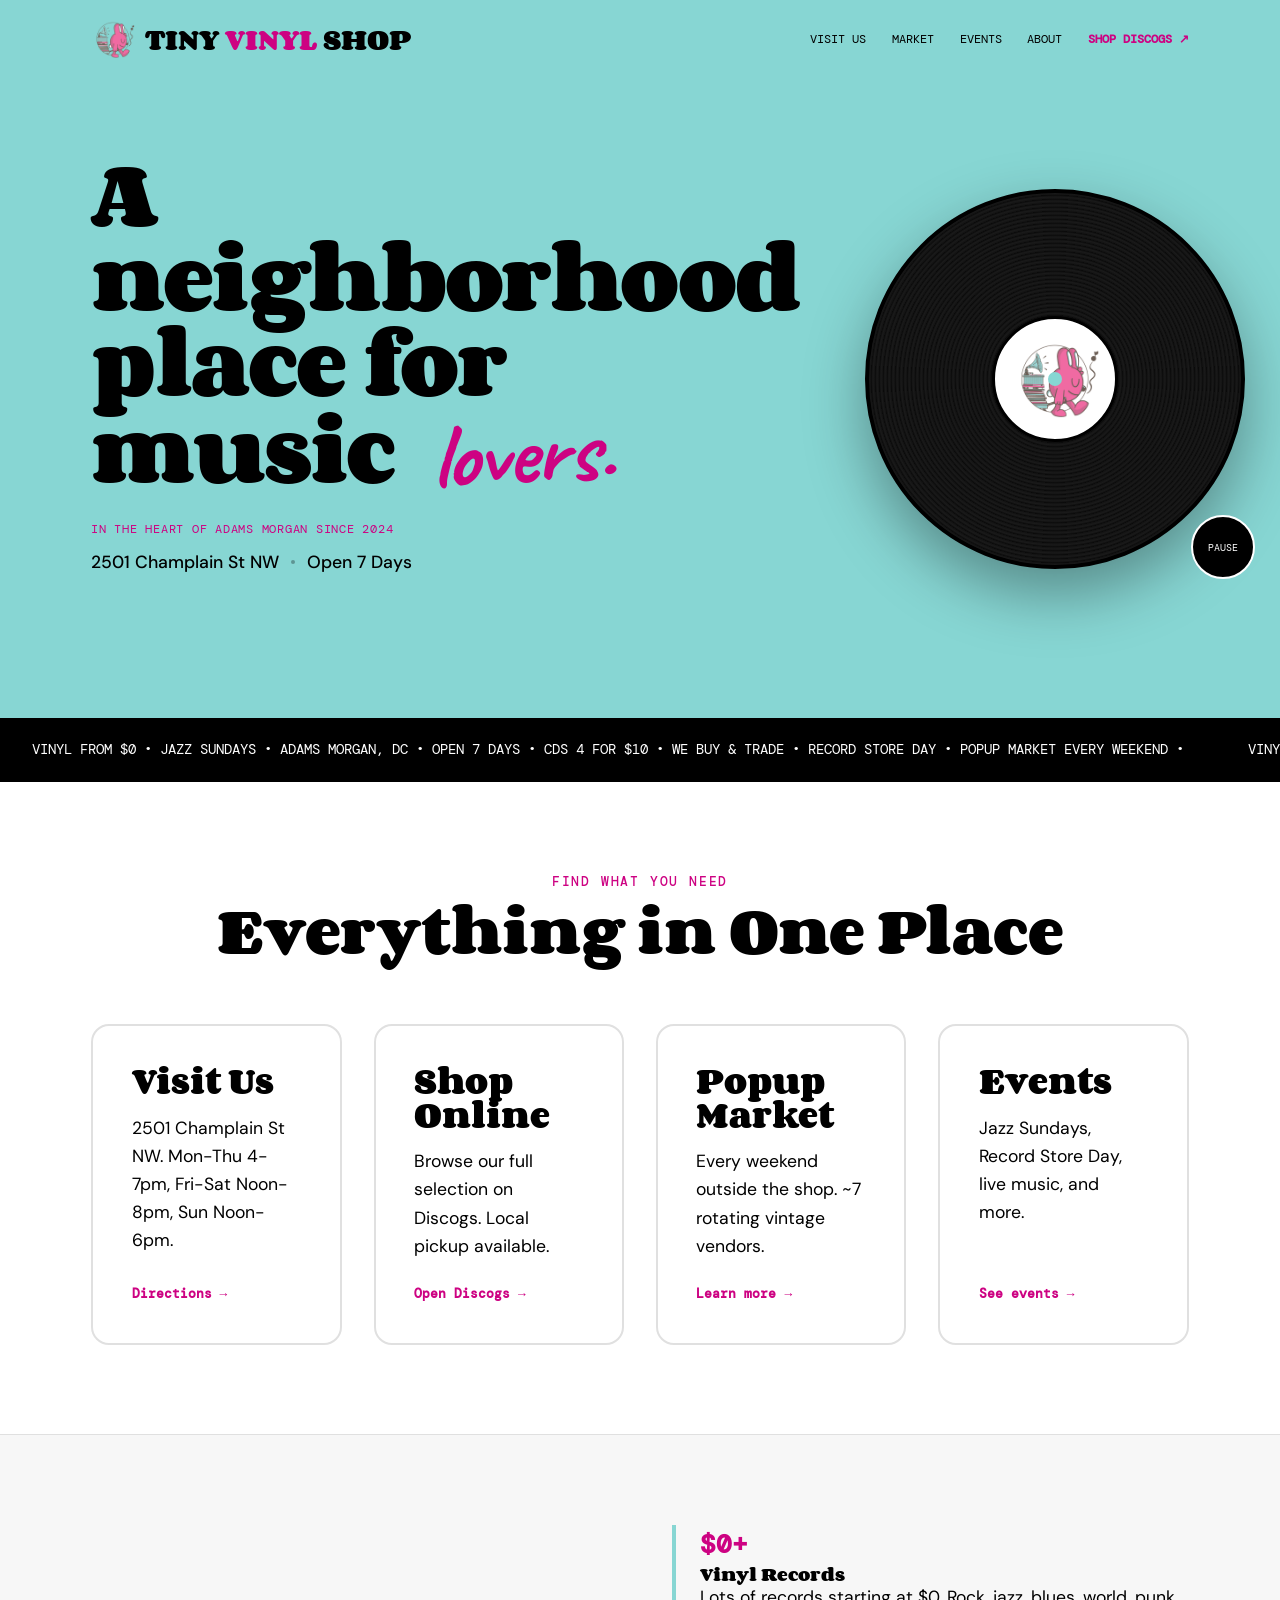
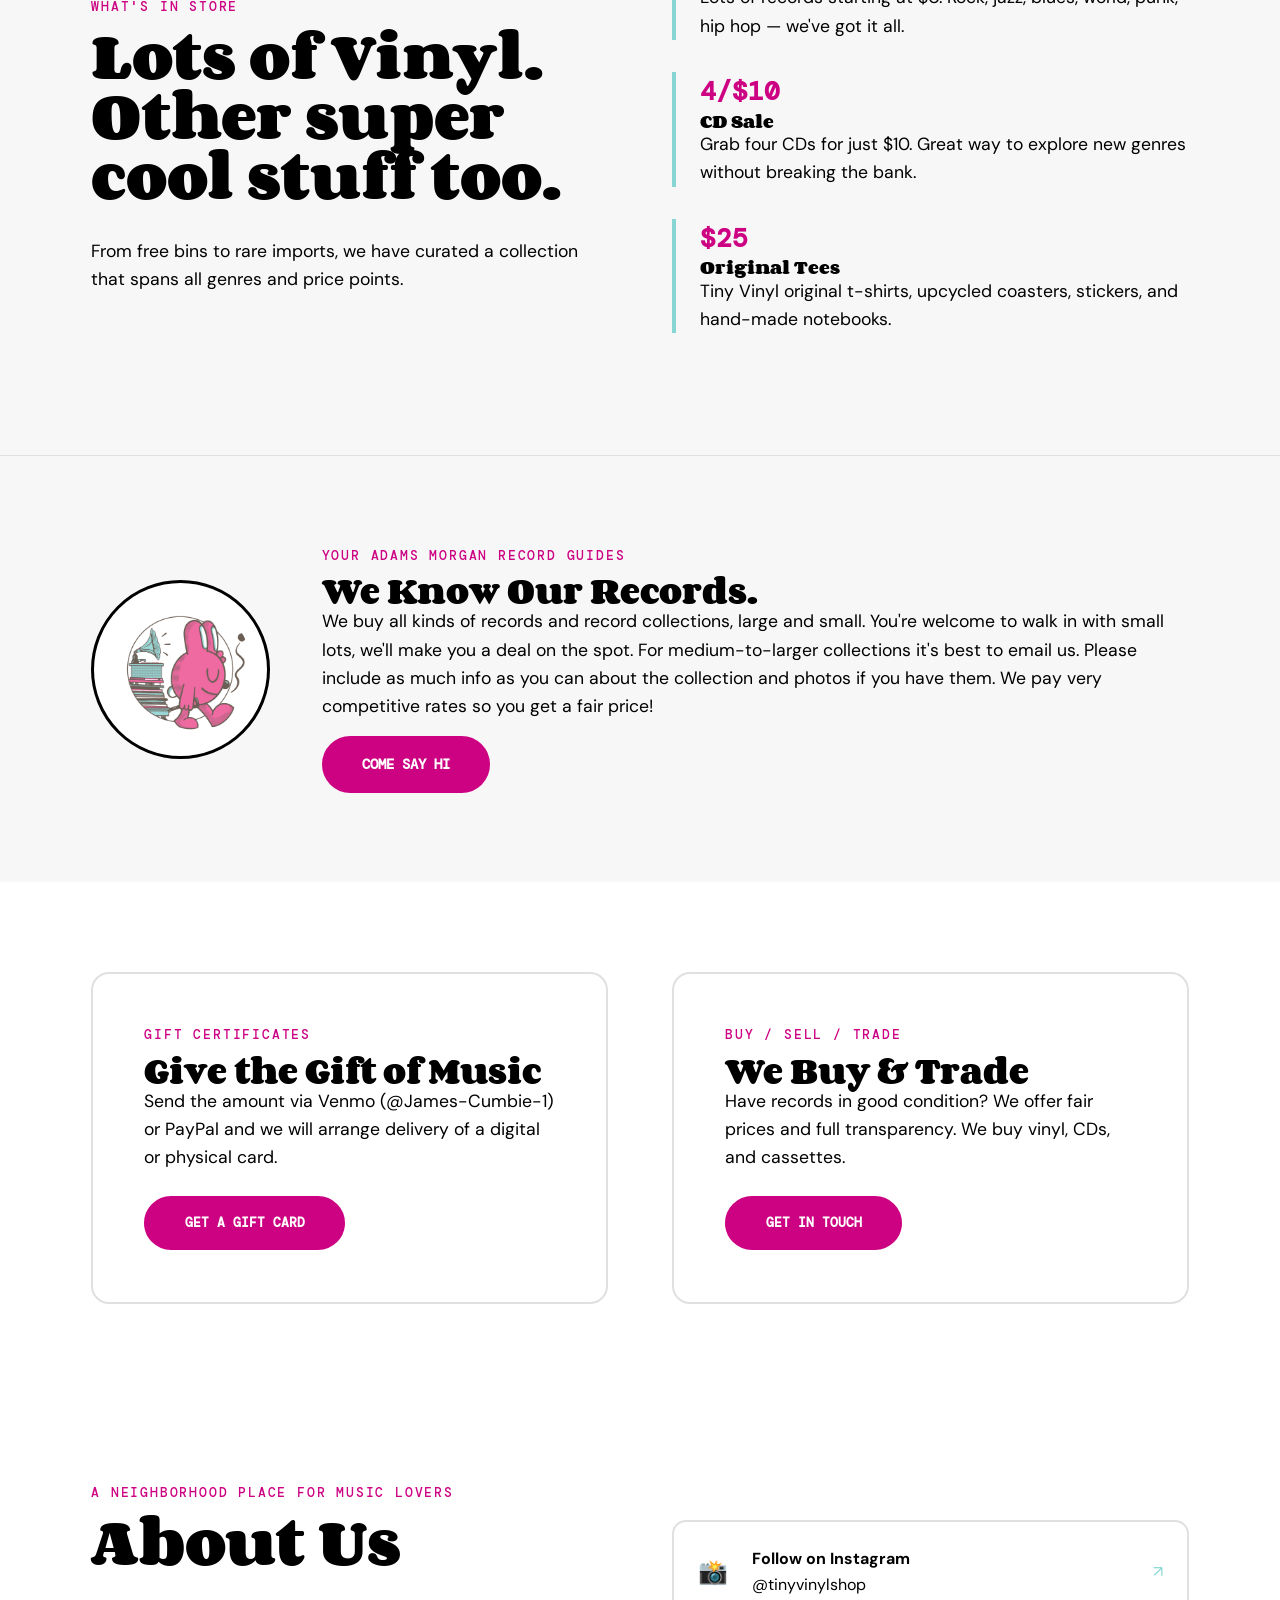
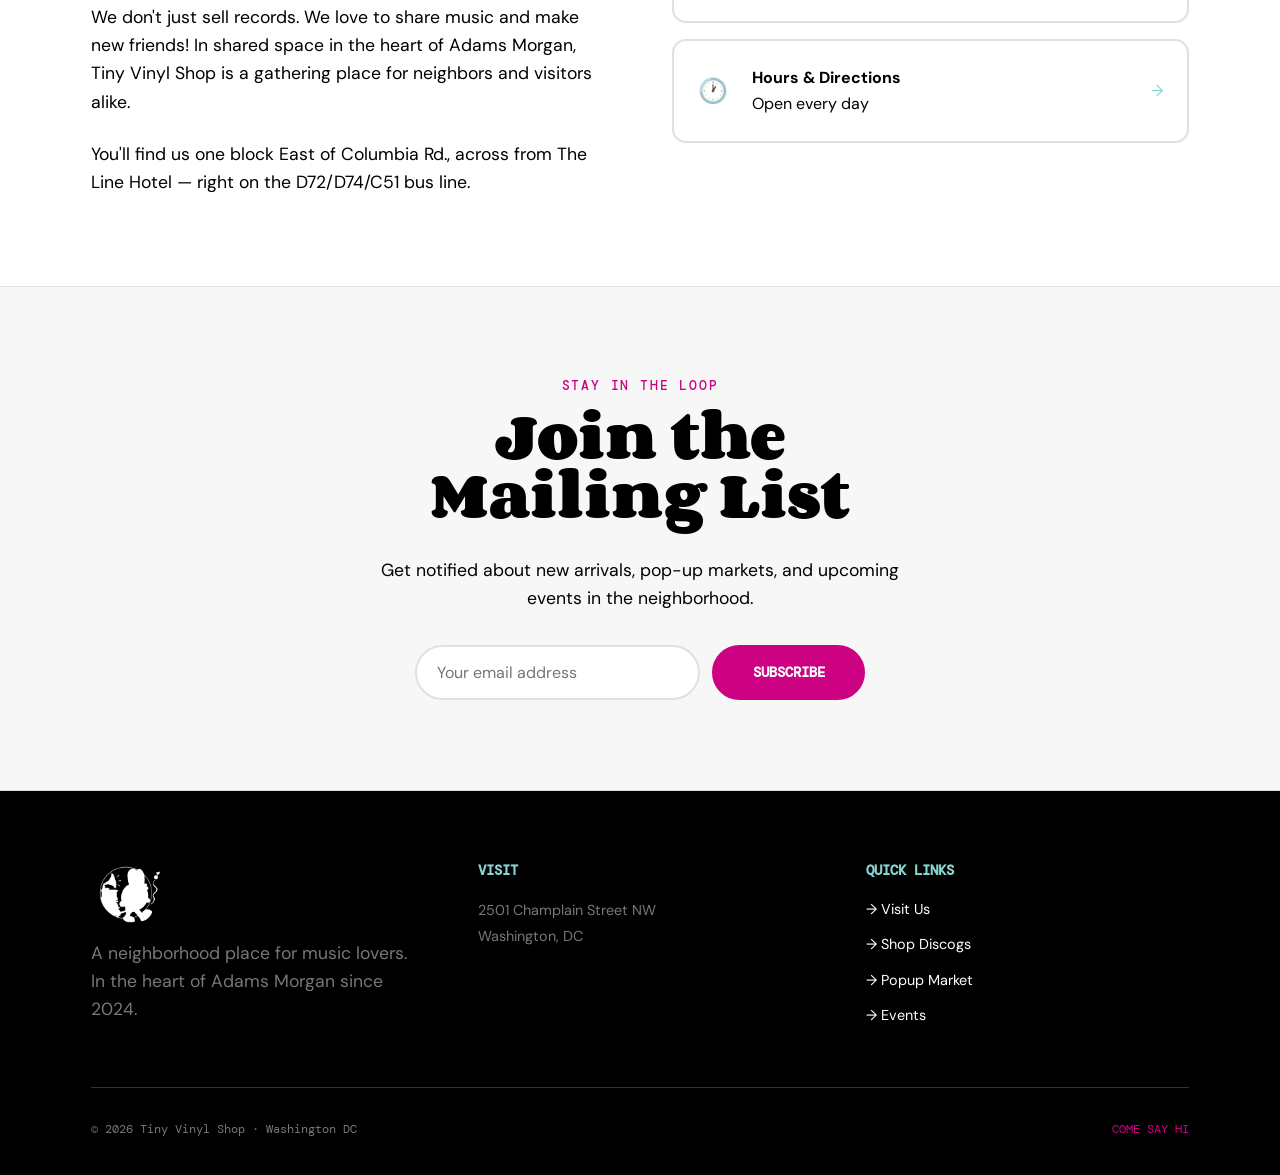
==== commit 481f7737: "small quick card mod" ====
--- a/tiny-vinyl.html
+++ b/tiny-vinyl.html
@@ -231,7 +231,6 @@
       border-color: var(--color-teal);
       box-shadow: 0 16px 36px rgba(0,0,0,0.08);
     }
-    .quick-card:hover .quick-card-link { letter-spacing: 2.5px; }
     .quick-card-link {
       font-family: var(--font-mono); font-weight: 700; color: var(--color-magenta); font-size: 0.8rem;
       transition: letter-spacing 0.3s var(--ease-smooth);
@@ -608,7 +607,7 @@
           <a href="visit.html" class="quick-card reveal">
             <h3>Visit Us</h3>
             <p>2501 Champlain St NW. Mon-Thu 4-7pm, Fri-Sat Noon-8pm, Sun Noon-6pm.</p>
-            <span class="quick-card-link">Get directions →</span>
+            <span class="quick-card-link">Directions →</span>
           </a>
           <a href="https://www.discogs.com/seller/TinyVinylShop/profile" target="_blank" rel="noopener noreferrer" aria-label="Shop Online (Opens in a new tab)" class="quick-card reveal">
             <h3>Shop Online</h3>
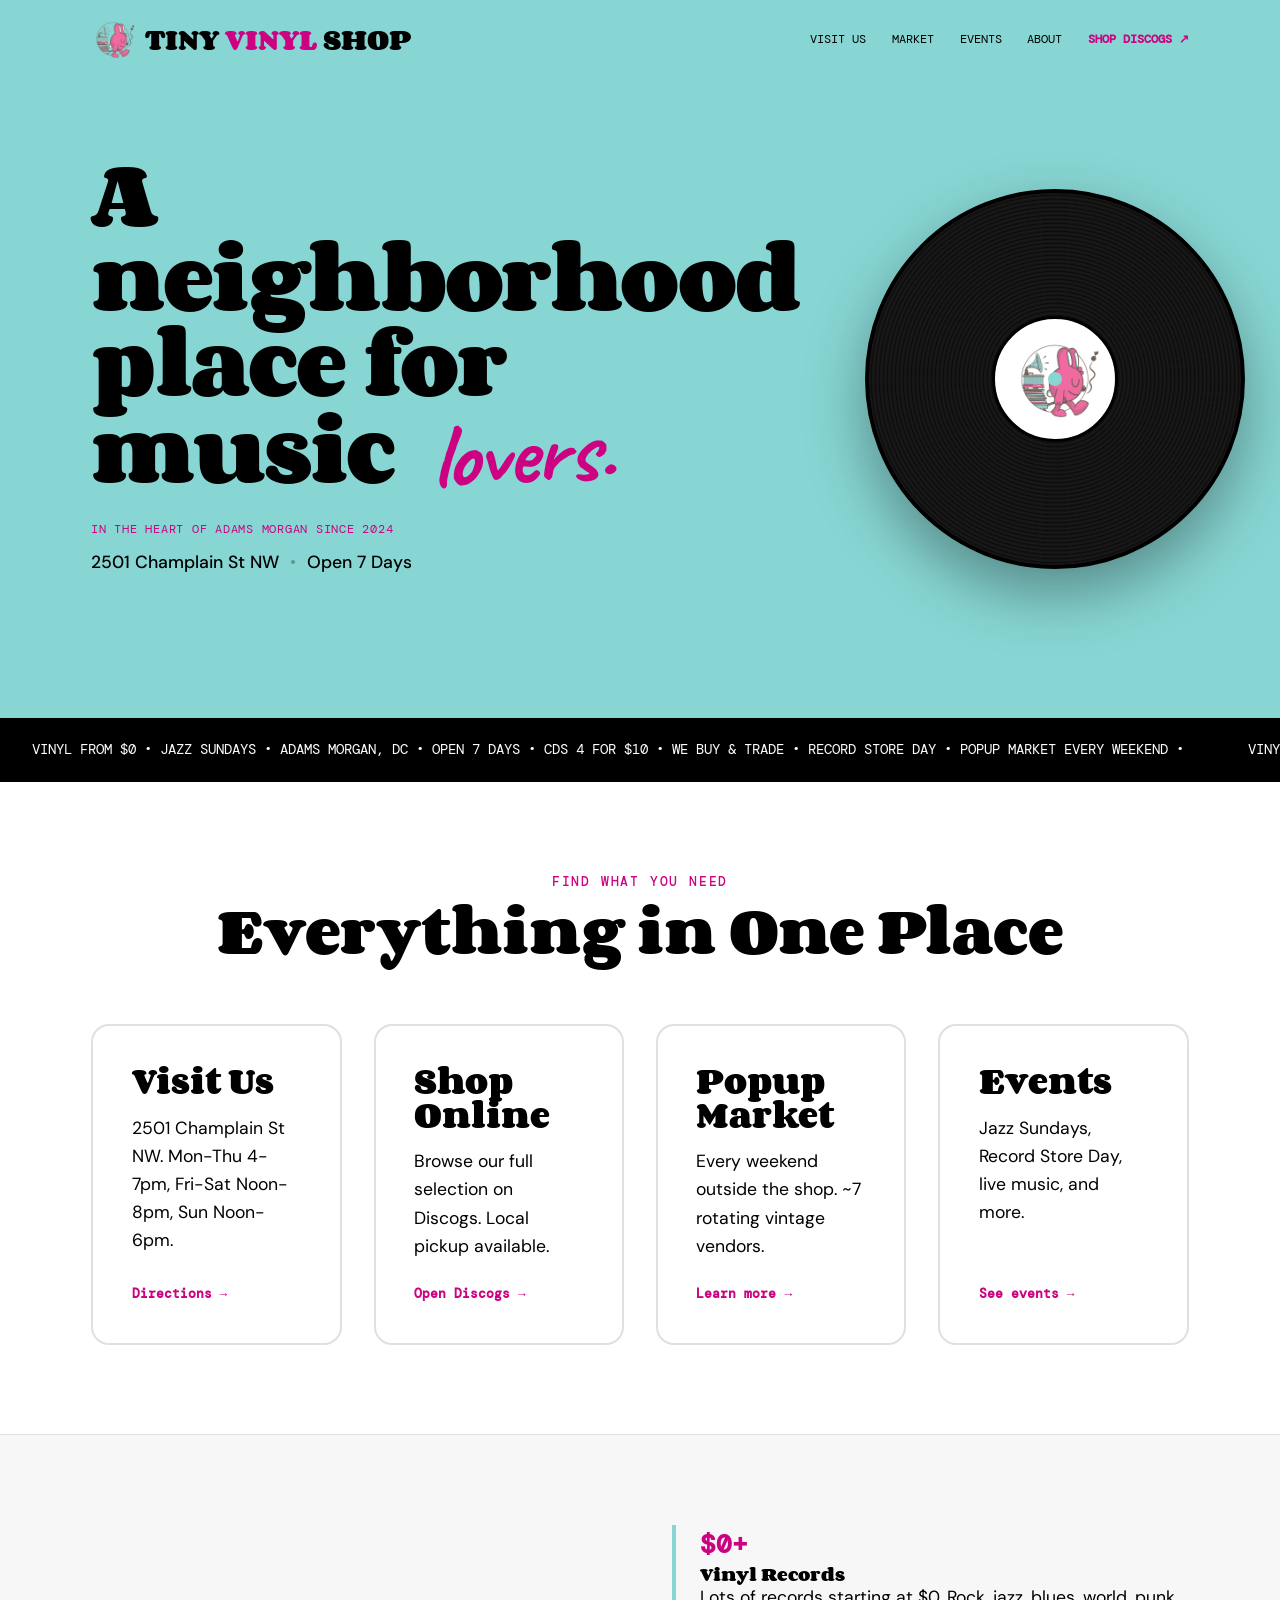
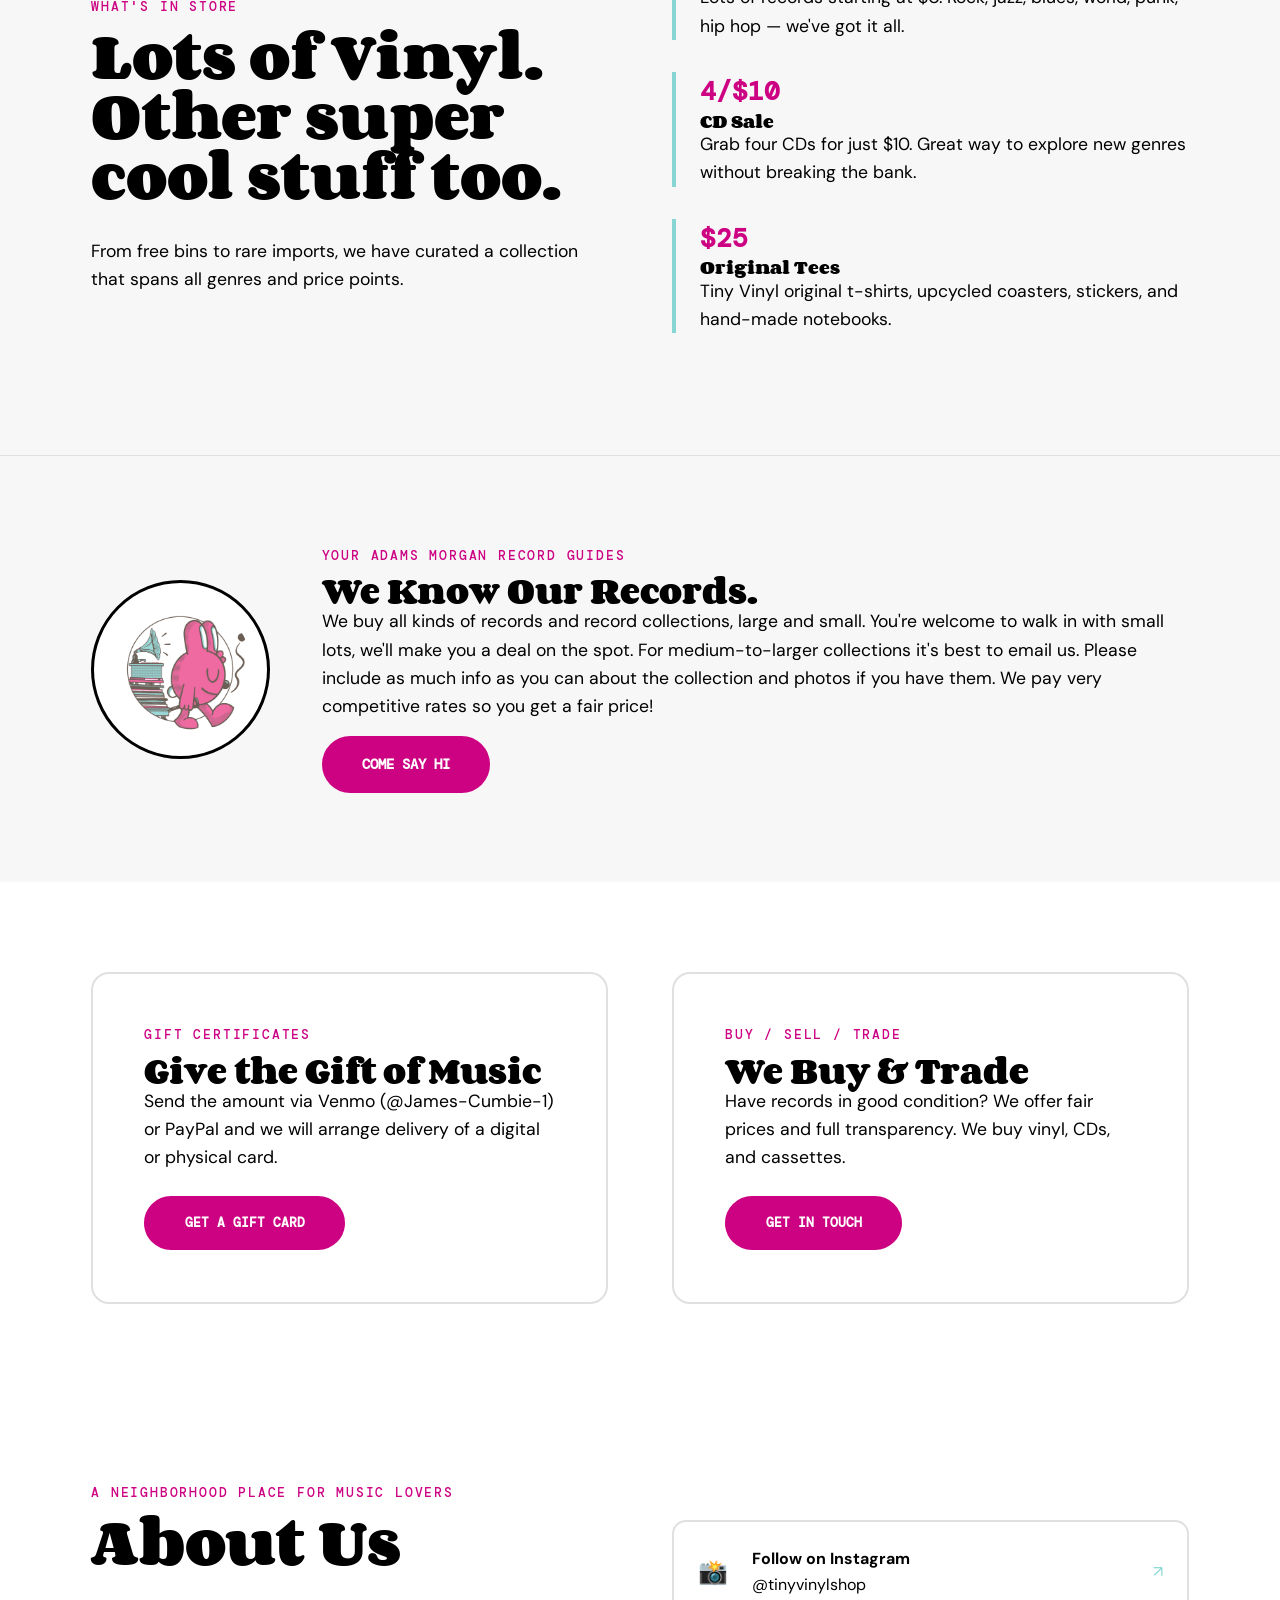
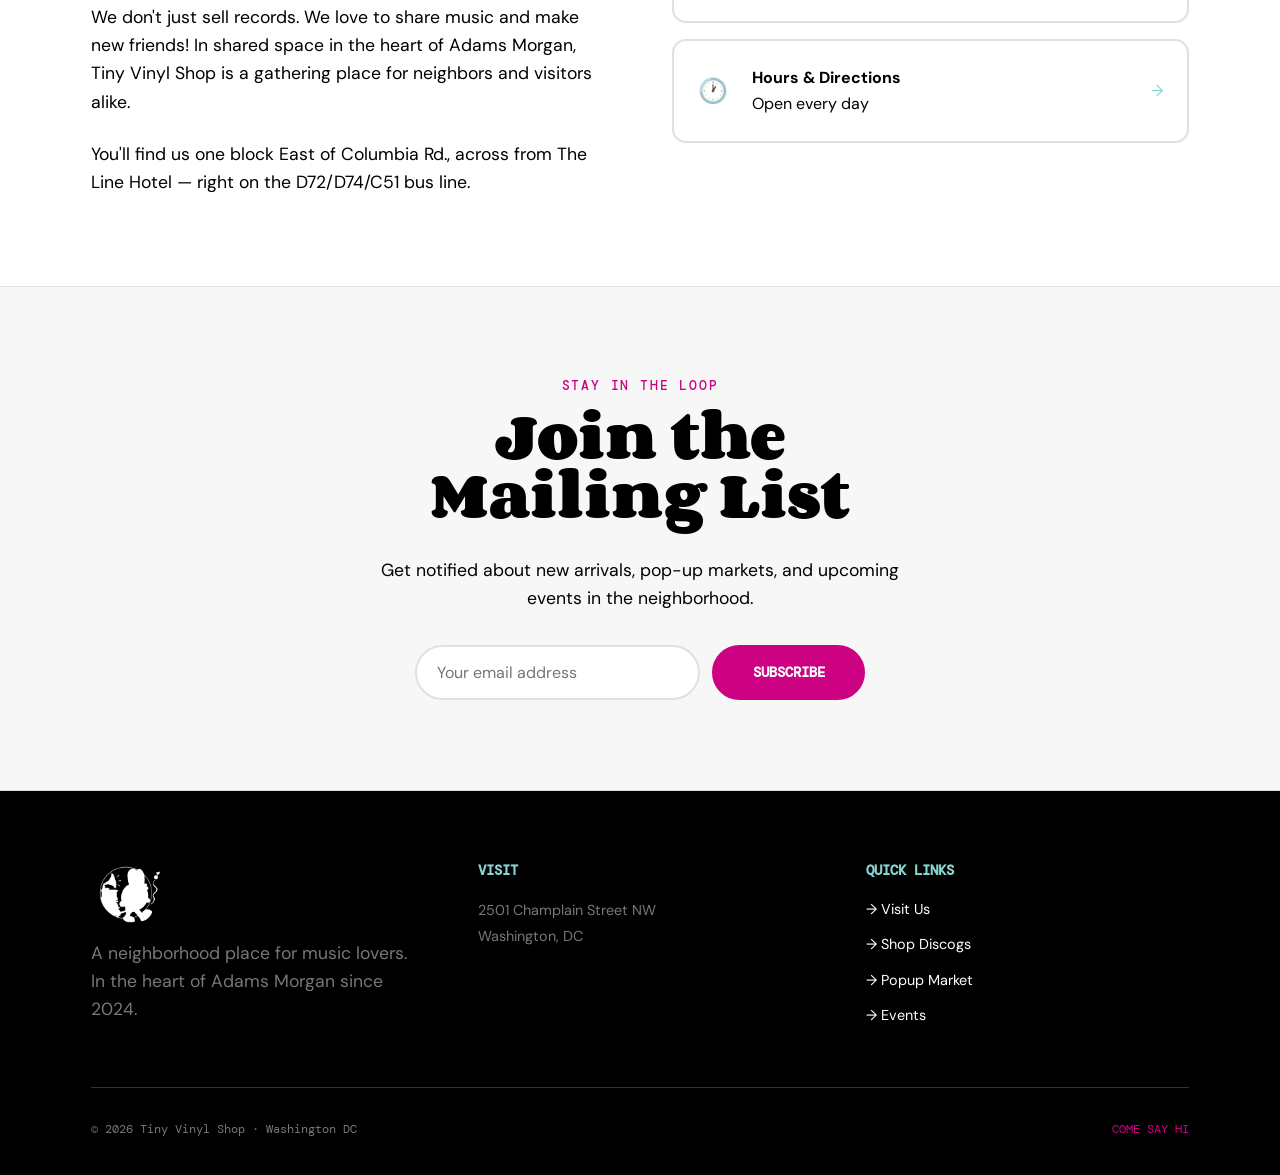
==== commit df07982a: "remove play/pause button" ====
--- a/tiny-vinyl.html
+++ b/tiny-vinyl.html
@@ -311,12 +311,6 @@
     .highlight-item.reveal:nth-child(2) { transition-delay: 0.1s; }
     .highlight-item.reveal:nth-child(3) { transition-delay: 0.2s; }
 
-    /* ── Spin toggle button pulse ── */
-    .spin-toggle {
-      transition: transform 0.3s var(--ease-bounce), box-shadow 0.3s ease;
-    }
-    .spin-toggle:hover { transform: scale(1.12); box-shadow: 0 6px 20px rgba(0,0,0,0.3); }
-    .spin-toggle:active { transform: scale(0.95); }
 
     /* ── Reduced motion safety net ── */
     @media (prefers-reduced-motion: reduce) {
@@ -359,7 +353,6 @@
       .hero-btns { display: flex; gap: 1rem; }
 
       .record-wrap { position: relative; width: clamp(280px, 30vw, 380px); height: clamp(280px, 30vw, 380px); display: flex; align-items: center; justify-content: center; }
-      .spin-toggle { position: absolute; bottom: -10px; right: -10px; background: #000; color: #fff; width: 64px; height: 64px; border-radius: 50%; z-index: 10; font-family: var(--font-mono); font-size: 0.65rem; border: 2px solid #fff; }
 
       .ticker { padding: 1.2rem 0; font-size: 0.85rem; }
       .ticker-item { padding: 0 2rem; }
@@ -584,7 +577,7 @@
                 <div class="record-hole" aria-hidden="true"></div>
               </div>
             </div>
-            <button class="spin-toggle" id="spin-toggle" aria-label="Pause record spinning">PAUSE</button>
+
           </div>
         </div>
       </div>
@@ -819,22 +812,6 @@
       if (e.key === 'Escape' && menuOpen) toggleMenu(false);
     });
 
-    /* ── Record Spin Toggle ── */
-    const record = document.getElementById('vinyl-record');
-    const spinBtn = document.getElementById('spin-toggle');
-
-    const prefersReducedMotion = window.matchMedia('(prefers-reduced-motion: reduce)').matches;
-    if (prefersReducedMotion) {
-      record.classList.remove('spinning');
-      spinBtn.textContent = 'PLAY';
-    }
-
-    spinBtn.addEventListener('click', () => {
-      const isSpinning = record.classList.toggle('spinning');
-      spinBtn.textContent = isSpinning ? 'PAUSE' : 'PLAY';
-      spinBtn.setAttribute('aria-label', isSpinning ? 'Pause record spinning' : 'Play record spinning');
-    });
-
     /* ── Scroll Nav ── */
     const nav = document.getElementById('main-nav');
     let ticking = false;
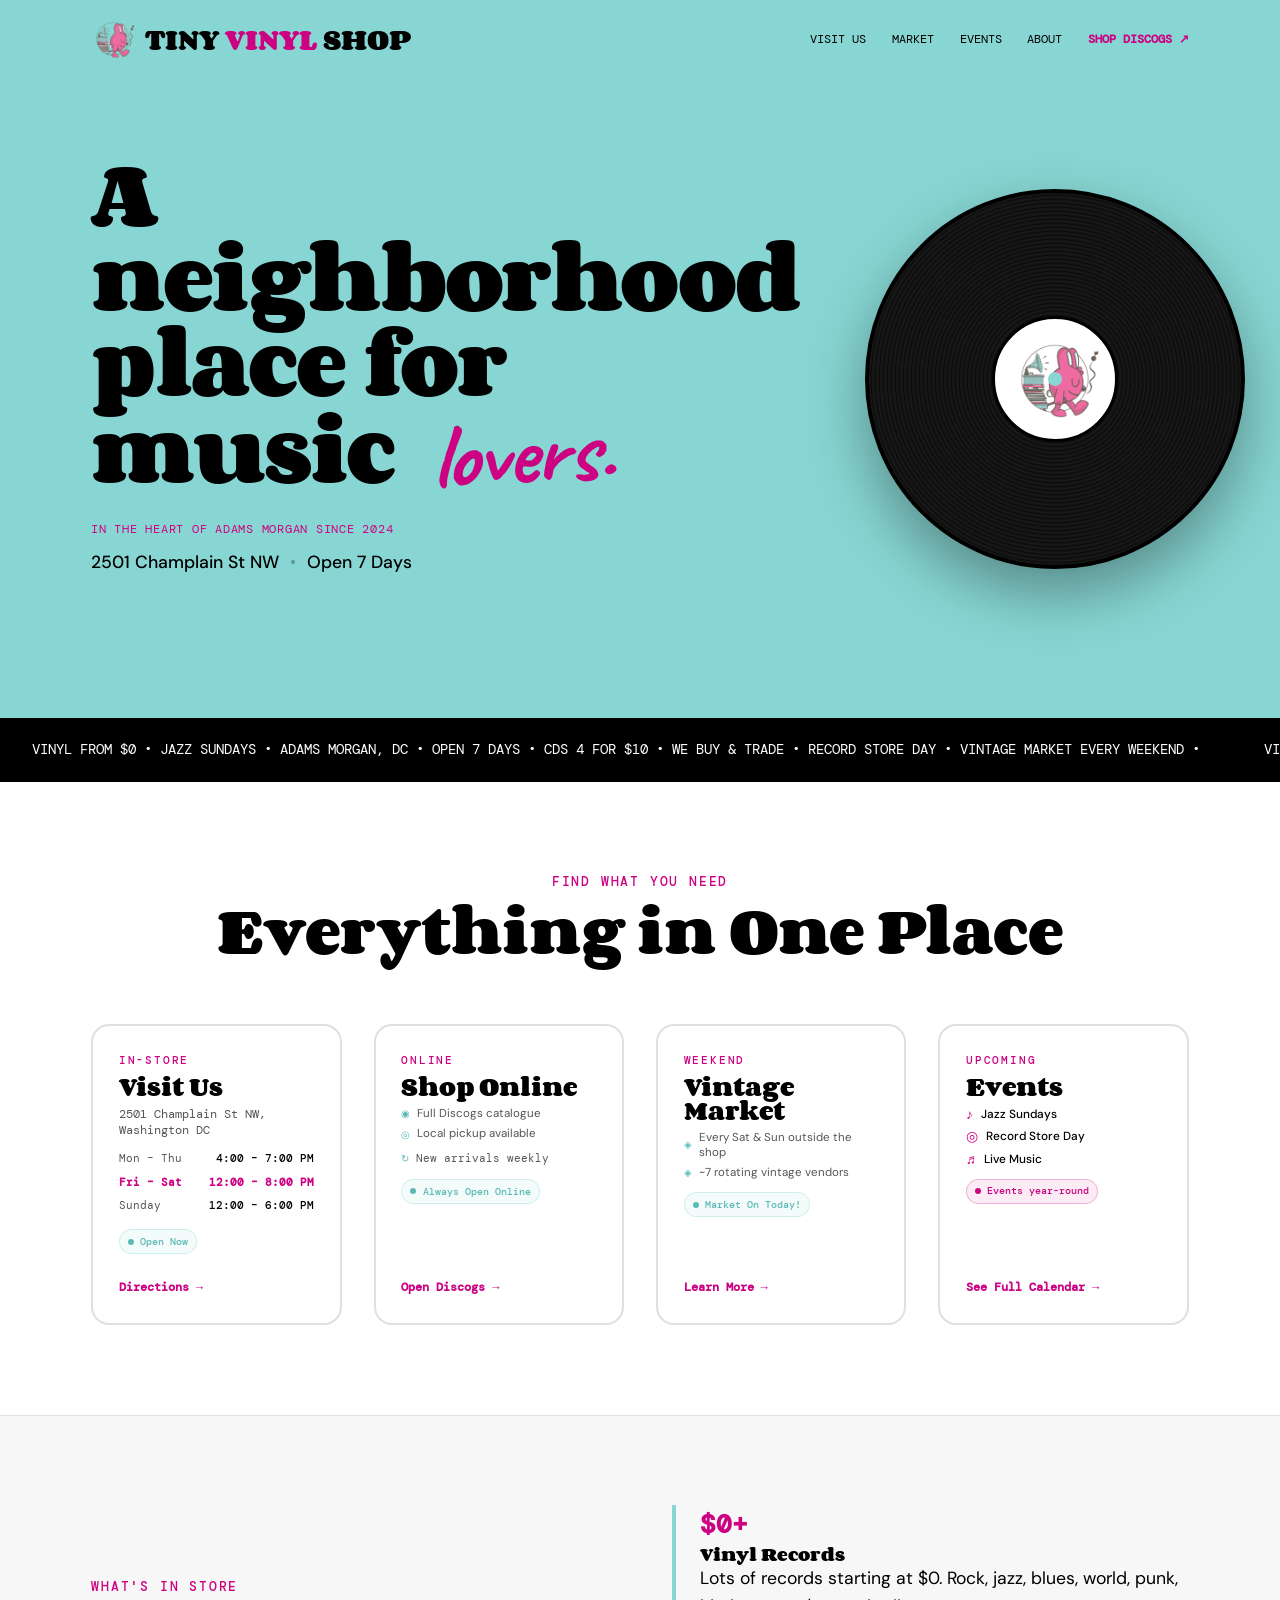
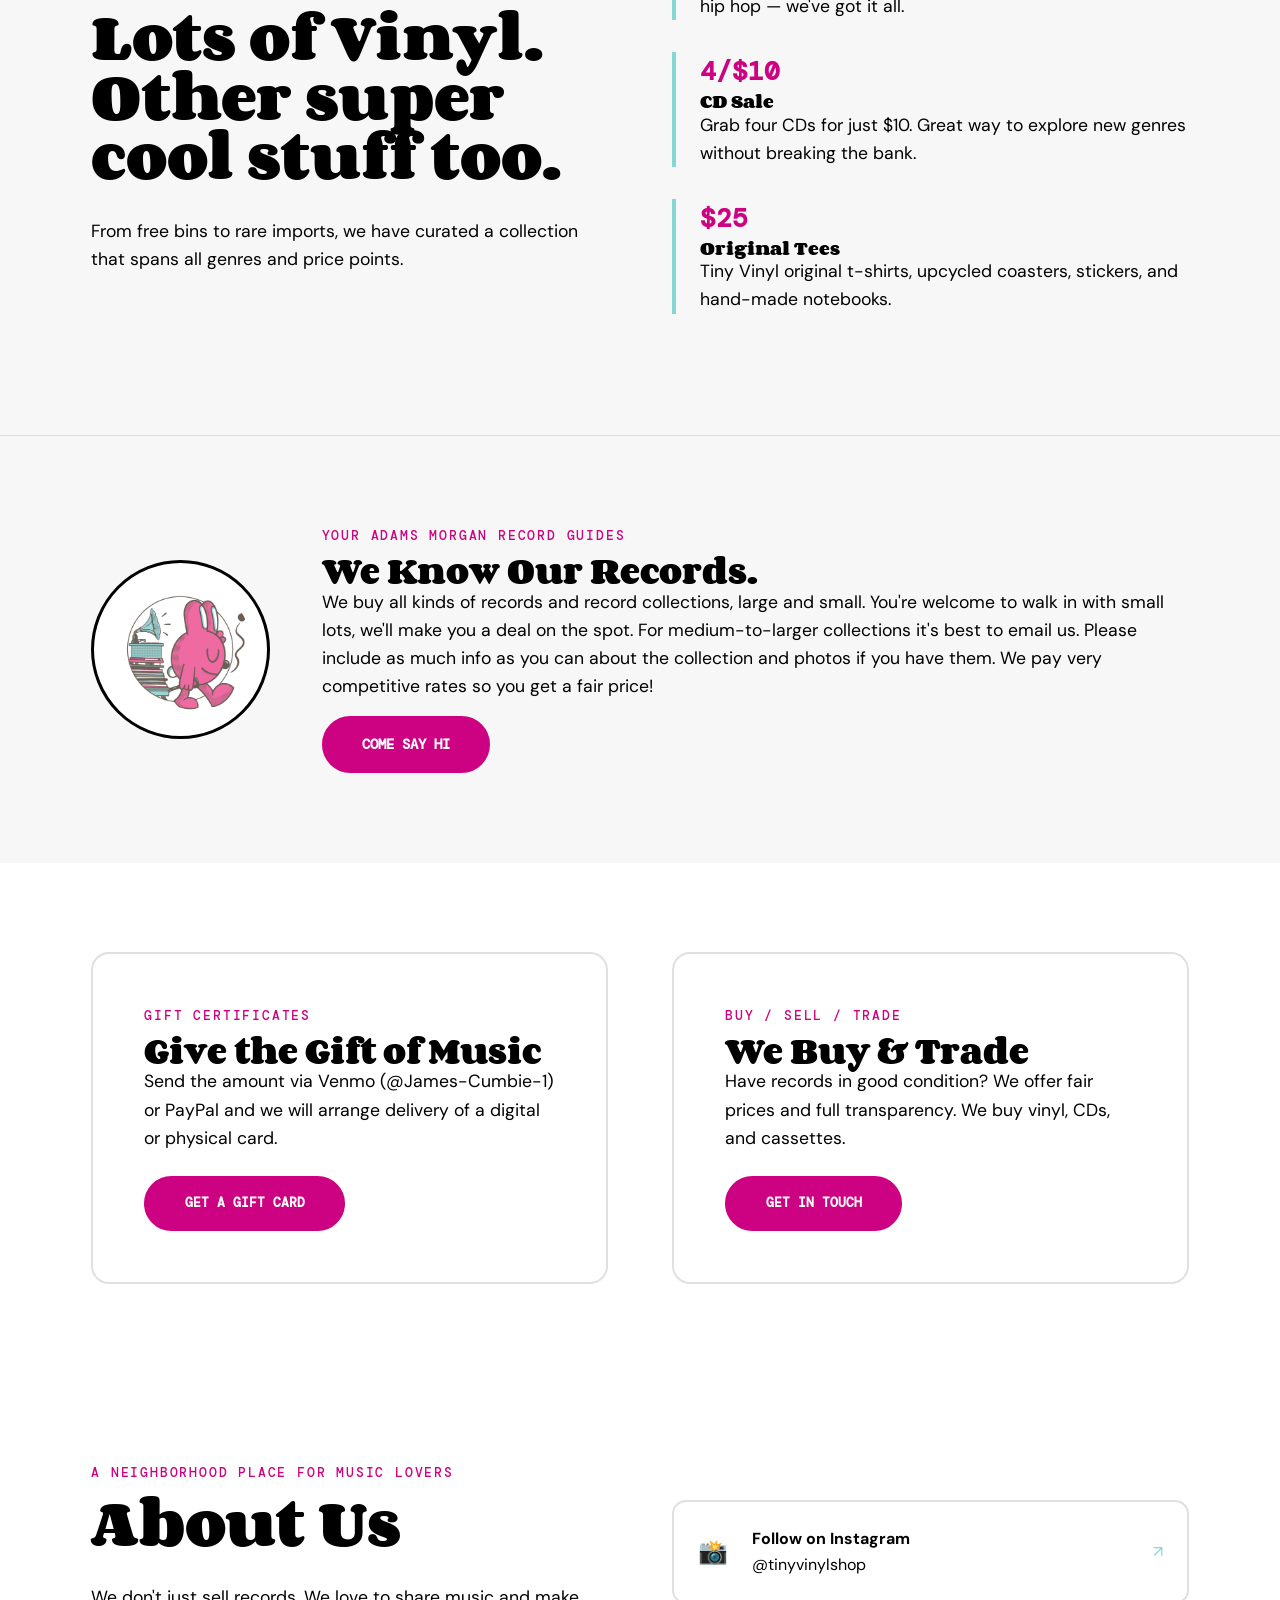
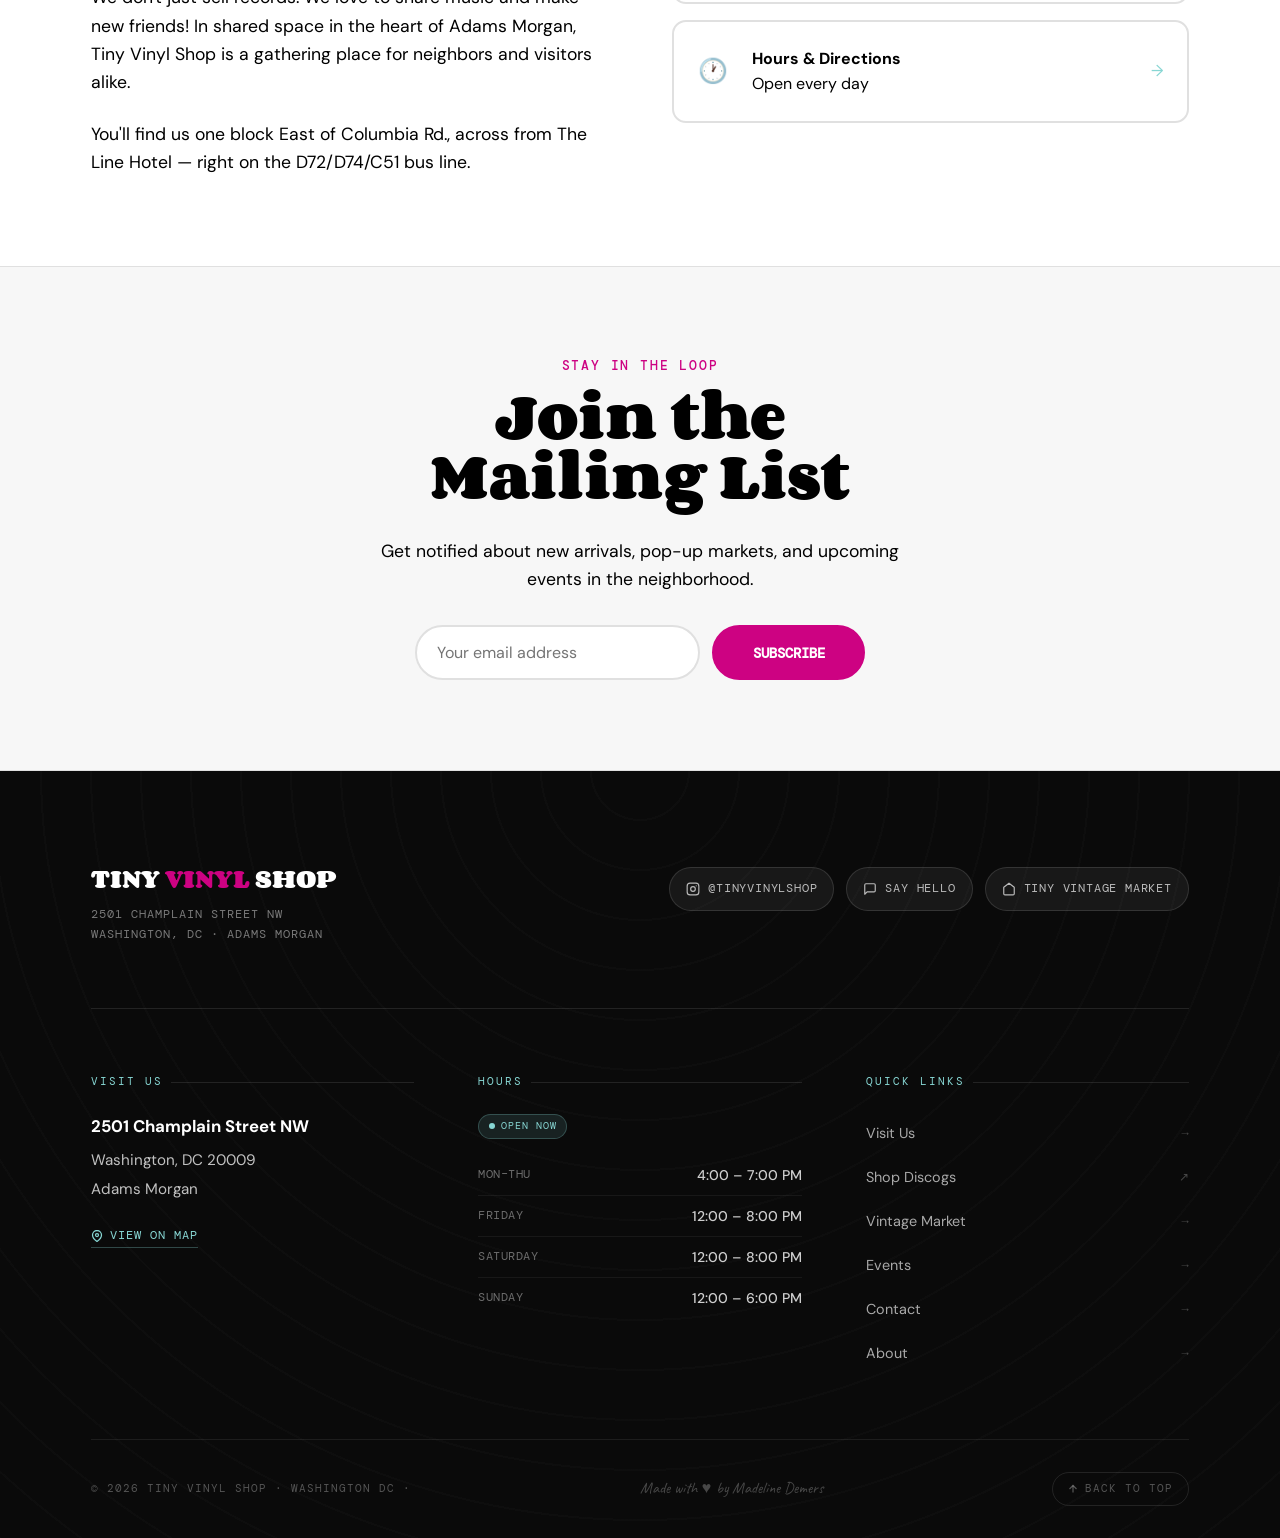
==== commit 060580a1: "messed up footer and menu" ====
--- a/tiny-vinyl.html
+++ b/tiny-vinyl.html
@@ -136,8 +136,8 @@
     }
     .nav.scrolled {
       background: rgba(255,255,255,0.96);
-      backdrop-filter: blur(14px);
-      -webkit-backdrop-filter: blur(14px);
+      backdrop-filter: blur(8px);
+      -webkit-backdrop-filter: blur(8px);
       border-bottom: 1px solid var(--border-soft);
       box-shadow: 0 2px 20px rgba(0,0,0,0.07);
       padding-top: max(0.65rem, var(--safe-top));
@@ -149,10 +149,184 @@
     .nav-logo:hover img { transform: rotate(-8deg) scale(1.08); }
     .nav-logo-text { font-family: var(--font-heading); font-weight: 700; color: #000; font-size: clamp(1.15rem, 2.5vw, 1.5rem); }
     .nav-cta { color: var(--color-magenta) !important; font-weight: 700; }
-    .nav-hamburger span { display: block; background: #000; transition: all 0.35s var(--ease-smooth); transform-origin: center; }
-    .nav-hamburger.open span:nth-child(1) { transform: translateY(7px) rotate(45deg); }
-    .nav-hamburger.open span:nth-child(2) { opacity: 0; transform: scaleX(0); }
-    .nav-hamburger.open span:nth-child(3) { transform: translateY(-7px) rotate(-45deg); }
+
+    /* ── Hamburger pill button (mobile only, hidden on desktop) ── */
+    .nav-hamburger {
+      display: none; /* shown via mobile media query */
+      align-items: center; gap: 0.5rem;
+      background: #000; color: #fff;
+      border: none; border-radius: 999px;
+      padding: 0.5rem 0.9rem 0.5rem 0.75rem;
+      cursor: pointer;
+      transition: background 0.25s ease, transform 0.3s var(--ease-bounce);
+    }
+    .nav-hamburger:hover { background: #222; transform: scale(1.04); }
+    .nav-hamburger:active { transform: scale(0.96); }
+    .nav-hamburger-lines {
+      display: flex; flex-direction: column; justify-content: center;
+      gap: 4px; width: 16px;
+    }
+    .nav-hamburger-lines span {
+      display: block; height: 1.5px; background: #fff; border-radius: 2px;
+      transition: width 0.3s var(--ease-bounce), transform 0.35s var(--ease-bounce), opacity 0.25s ease;
+      transform-origin: left center;
+    }
+    .nav-hamburger-lines span:nth-child(1) { width: 16px; }
+    .nav-hamburger-lines span:nth-child(2) { width: 10px; }
+    .nav-hamburger-label {
+      font-family: var(--font-mono); font-size: 0.7rem; font-weight: 500;
+      text-transform: uppercase; letter-spacing: 1.5px; color: #fff;
+      transition: opacity 0.2s ease;
+    }
+    /* Open state — lines become X, label fades */
+    .nav-hamburger.open { background: #fff; border: 1.5px solid #000; }
+    .nav-hamburger.open .nav-hamburger-lines span { background: #000; }
+    .nav-hamburger.open .nav-hamburger-lines span:nth-child(1) {
+      width: 16px; transform: translateY(2.75px) rotate(45deg);
+    }
+    .nav-hamburger.open .nav-hamburger-lines span:nth-child(2) {
+      width: 16px; transform: translateY(-2.75px) rotate(-45deg);
+    }
+    .nav-hamburger.open .nav-hamburger-label { opacity: 0; width: 0; overflow: hidden; padding: 0; }
+
+    /* ── Mobile backdrop ── */
+    .mobile-backdrop {
+      display: none;
+      position: fixed; top: 0; left: 0; right: 0; bottom: 0;
+      z-index: 98;
+      background: rgba(0,0,0,0.55);
+      backdrop-filter: blur(2px);
+      -webkit-backdrop-filter: blur(2px);
+      opacity: 0;
+      transition: opacity 0.35s var(--ease-smooth);
+    }
+    .mobile-backdrop.open { opacity: 1; }
+
+    /* ── Mobile drawer ── */
+    .mobile-menu {
+      display: none; /* shown via mobile media query */
+      position: fixed; top: 0; right: 0;
+      width: min(340px, 88vw);
+      height: 100vh;
+      z-index: 102;
+      background: #0a0a0a;
+      flex-direction: column;
+      padding: 0;
+      transform: translateX(100%);
+      transition: transform 0.42s var(--ease-bounce);
+      overflow: hidden;
+    }
+    .mobile-menu::before {
+      /* Teal left accent line */
+      content: '';
+      position: absolute; top: 0; left: 0; bottom: 0;
+      width: 3px;
+      background: linear-gradient(to bottom, var(--color-teal), transparent);
+    }
+    .mobile-menu.open { transform: translateX(0); }
+
+    /* Drawer header */
+    .mobile-menu-header {
+      display: flex; align-items: center; justify-content: space-between;
+      padding: 1.1rem 1.75rem;
+      border-bottom: 1px solid rgba(255,255,255,0.07);
+    }
+    .mobile-menu-eyebrow {
+      font-family: var(--font-mono); font-size: 0.65rem; font-weight: 500;
+      text-transform: uppercase; letter-spacing: 2.5px; color: var(--color-teal);
+    }
+    .mobile-menu-close {
+      width: 36px; height: 36px; border-radius: 50%;
+      border: 1.5px solid rgba(255,255,255,0.15);
+      background: rgba(255,255,255,0.06);
+      display: flex; align-items: center; justify-content: center;
+      color: #fff; cursor: pointer;
+      transition: background 0.2s ease, border-color 0.2s ease, transform 0.3s var(--ease-bounce);
+    }
+    .mobile-menu-close:hover {
+      background: rgba(255,255,255,0.12);
+      border-color: rgba(255,255,255,0.3);
+      transform: rotate(90deg);
+    }
+    .mobile-menu-close svg { width: 15px; height: 15px; }
+
+    /* Nav links */
+    .mobile-menu-nav {
+      display: flex; flex-direction: column;
+      padding: 1.5rem 1.75rem;
+      gap: 0;
+    }
+    .mobile-menu-link {
+      display: flex; align-items: baseline; gap: 0.75rem;
+      font-family: var(--font-heading); font-weight: 700;
+      font-size: clamp(1.85rem, 7vw, 2.4rem);
+      color: rgba(255,255,255,0.9); line-height: 1;
+      padding: 0.6rem 0;
+      border-bottom: 1px solid rgba(255,255,255,0.06);
+      transition: color 0.2s ease, padding-left 0.3s var(--ease-bounce);
+    }
+    .mobile-menu-link:last-child { border-bottom: none; }
+    .mobile-menu-link:hover { color: #fff; padding-left: 0.5rem; }
+    .mobile-menu-link:active { color: var(--color-teal); }
+    .mobile-menu-num {
+      font-family: var(--font-mono); font-size: 0.62rem; font-weight: 400;
+      color: rgba(255,255,255,0.3); letter-spacing: 1px;
+      flex-shrink: 0; margin-bottom: 0.2rem;
+    }
+
+    /* Stagger links in */
+    .mobile-menu.open .mobile-menu-link:nth-child(1) { animation: drawerLink 0.45s var(--ease-bounce) 0.1s both; }
+    .mobile-menu.open .mobile-menu-link:nth-child(2) { animation: drawerLink 0.45s var(--ease-bounce) 0.16s both; }
+    .mobile-menu.open .mobile-menu-link:nth-child(3) { animation: drawerLink 0.45s var(--ease-bounce) 0.22s both; }
+    .mobile-menu.open .mobile-menu-link:nth-child(4) { animation: drawerLink 0.45s var(--ease-bounce) 0.28s both; }
+    @keyframes drawerLink {
+      from { opacity: 0; transform: translateX(20px); }
+      to   { opacity: 1; transform: translateX(0); }
+    }
+
+    /* Discogs CTA */
+    .mobile-menu-cta {
+      display: flex; align-items: center; justify-content: center;
+      margin: 0 1.75rem;
+      padding: 0.9rem 1.5rem;
+      background: var(--color-magenta); color: #fff;
+      border-radius: 999px;
+      font-family: var(--font-mono); font-size: 0.78rem; font-weight: 700;
+      text-transform: uppercase; letter-spacing: 1px;
+      transition: background 0.25s ease, transform 0.3s var(--ease-bounce);
+    }
+    .mobile-menu-cta:hover { background: var(--color-magenta-dark); transform: translateY(-2px); }
+    .mobile-menu-cta:active { transform: scale(0.97); }
+
+    /* Info strip at bottom */
+    .mobile-menu-info {
+      margin: 1.25rem 1.75rem max(1.5rem, calc(var(--safe-bottom) + 1.25rem));
+      padding: 1.1rem 1.25rem;
+      background: rgba(255,255,255,0.04);
+      border: 1px solid rgba(255,255,255,0.08);
+      border-radius: 14px;
+    }
+    .mobile-menu-info-label {
+      font-family: var(--font-mono); font-size: 0.6rem; font-weight: 500;
+      text-transform: uppercase; letter-spacing: 2px;
+      color: var(--color-teal); display: block; margin-bottom: 0.4rem;
+    }
+    .mobile-menu-address {
+      font-size: 0.82rem; color: rgba(255,255,255,0.6);
+      line-height: 1.5; margin-bottom: 0.65rem;
+    }
+    .mobile-menu-status {
+      display: inline-flex; align-items: center; gap: 0.4rem;
+      font-family: var(--font-mono); font-size: 0.67rem; font-weight: 500;
+    }
+    .mobile-menu-status-dot {
+      width: 6px; height: 6px; border-radius: 50%; flex-shrink: 0;
+      animation: qcPulse 2s ease-in-out infinite;
+    }
+    .mobile-menu-status--open .mobile-menu-status-dot { background: var(--color-teal); }
+    .mobile-menu-status--open .mobile-menu-status-text { color: var(--color-teal); }
+    .mobile-menu-status--closed .mobile-menu-status-dot { background: var(--color-magenta); }
+    .mobile-menu-status--closed .mobile-menu-status-text { color: var(--color-magenta); }
 
     /* Desktop nav link hover underline */
     .nav-links a {
@@ -235,6 +409,64 @@
       font-family: var(--font-mono); font-weight: 700; color: var(--color-magenta); font-size: 0.8rem;
       transition: letter-spacing 0.3s var(--ease-smooth);
     }
+    .quick-card:hover .quick-card-link { letter-spacing: 0.06em; }
+
+    /* ── Quick Card internals ── */
+    .quick-card h3 { margin-bottom: 0.6rem; }
+    .qc-body { display: flex; flex-direction: column; gap: 0.6rem; }
+
+    .qc-address {
+      font-family: var(--font-mono); font-size: 0.75rem;
+      color: var(--color-text-muted); line-height: 1.4;
+    }
+
+    /* Hours mini-table */
+    .qc-hours { width: 100%; border-collapse: collapse; font-size: 0.75rem; }
+    .qc-hours td { padding: 0.22rem 0; vertical-align: top; }
+    .qc-hours td:first-child { color: var(--color-text-muted); font-family: var(--font-mono); padding-right: 0.6rem; white-space: nowrap; }
+    .qc-hours td:last-child { font-family: var(--font-mono); font-weight: 500; text-align: right; white-space: nowrap; }
+    .qc-hours tr.qc-today td { color: var(--color-magenta); font-weight: 700; }
+
+    /* Feature rows (bullet-style) */
+    .qc-feature-rows { display: flex; flex-direction: column; gap: 0.35rem; padding: 0; }
+    .qc-feature-rows li {
+      display: flex; align-items: center; gap: 0.45rem;
+      font-size: 0.78rem; color: var(--color-text-muted); line-height: 1.3;
+    }
+    .qc-row-glyph { color: var(--color-teal-dark); font-size: 0.65rem; flex-shrink: 0; line-height: 1; }
+    .qc-detail-line {
+      display: flex; align-items: center; gap: 0.45rem;
+      font-size: 0.74rem; color: var(--color-text-muted); font-family: var(--font-mono);
+    }
+
+    /* Event rows */
+    .qc-event-rows { display: flex; flex-direction: column; gap: 0.45rem; padding: 0; }
+    .qc-event-rows li { display: flex; align-items: center; gap: 0.5rem; font-size: 0.8rem; font-weight: 500; line-height: 1.3; }
+    .qc-event-icon { font-size: 0.85rem; color: var(--color-magenta); flex-shrink: 0; line-height: 1; }
+
+    /* Live badge — base */
+    .qc-live-badge {
+      display: inline-flex; align-items: center; gap: 0.4rem;
+      padding: 0.28rem 0.6rem; border-radius: 999px; border: 1px solid;
+      font-family: var(--font-mono); font-size: 0.67rem; font-weight: 500;
+      width: fit-content; margin-top: 0.2rem; white-space: nowrap;
+    }
+    .qc-badge--teal { background: rgba(135,214,211,0.1); color: var(--color-teal-dark); border-color: rgba(135,214,211,0.35); }
+    .qc-badge--magenta { background: rgba(205,2,130,0.08); color: var(--color-magenta); border-color: rgba(205,2,130,0.25); }
+    .qc-badge--open { background: rgba(135,214,211,0.1); color: var(--color-teal-dark); border-color: rgba(135,214,211,0.35); }
+    .qc-badge--closed { background: rgba(205,2,130,0.08); color: var(--color-magenta); border-color: rgba(205,2,130,0.25); }
+
+    /* Pulsing dot */
+    .qc-pulse-dot { width: 6px; height: 6px; border-radius: 50%; flex-shrink: 0; animation: qcPulse 2s ease-in-out infinite; }
+    .qc-pulse-dot--teal  { background: var(--color-teal-dark); }
+    .qc-pulse-dot--magenta { background: var(--color-magenta); }
+    @keyframes qcPulse {
+      0%, 100% { opacity: 1; transform: scale(1); }
+      50%       { opacity: 0.45; transform: scale(0.7); }
+    }
+
+    /* Spacer pushes CTA to bottom */
+    .qc-spacer { flex: 1; min-height: 0.5rem; }
     
     .highlight-item {
       border-left: 4px solid var(--color-teal); padding-left: 1.5rem; margin-bottom: 2rem;
@@ -289,13 +521,197 @@
     }
     .form-input:focus { outline: none; border-color: var(--color-teal); box-shadow: 0 0 0 4px rgba(135,214,211,0.2); }
 
-    /* ── Footer ── */
-    .footer { background: #000; color: #fff; }
-    .footer h4 { color: var(--color-teal); font-family: var(--font-mono); text-transform: uppercase; font-size: 0.9rem; }
-    .footer-links li { font-size: 0.9rem; }
-    .footer-links a { transition: color 0.2s ease, padding-left 0.25s var(--ease-bounce); }
-    .footer-links a:hover { color: var(--color-teal); padding-left: 4px; }
-    .footer-bottom { border-top: 1px solid #333; font-family: var(--font-mono); font-size: 0.75rem; color: #777; display: flex; justify-content: space-between; align-items: center; }
+    /* ══════════════════════════════════════════════
+       FOOTER — REDESIGNED
+    ══════════════════════════════════════════════ */
+
+    /* ── Pre-footer CTA band ── */
+    .footer-cta-band {
+      background: var(--color-teal);
+      border-top: 2px solid #000;
+      border-bottom: 2px solid #000;
+      overflow: hidden;
+      position: relative;
+    }
+    .footer-cta-band::before {
+      content: '';
+      position: absolute; inset: 0;
+      background-image: repeating-linear-gradient(
+        -45deg, transparent, transparent 18px,
+        rgba(0,0,0,0.04) 18px, rgba(0,0,0,0.04) 20px
+      );
+      pointer-events: none;
+    }
+    .footer-cta-inner {
+      max-width: min(1200px, 92vw);
+      margin: 0 auto;
+      padding: clamp(2.5rem, 6vw, 4rem) clamp(1.25rem, 4vw, 2.5rem);
+      display: flex; align-items: center;
+      justify-content: space-between;
+      gap: 2rem; flex-wrap: wrap;
+    }
+    .footer-cta-text {
+      font-family: var(--font-heading); font-weight: 700;
+      font-size: clamp(1.6rem, 3.5vw, 2.6rem);
+      line-height: 1.1; color: #000;
+    }
+    .footer-cta-text em {
+      font-family: var(--font-hand); font-style: normal;
+      color: var(--color-magenta); font-size: 1.18em;
+      display: inline-block; transform: rotate(-3deg); margin-left: 0.15em;
+      transition: transform 0.4s var(--ease-bounce);
+    }
+    .footer-cta-text:hover em { transform: rotate(-6deg) scale(1.08); }
+    .footer-cta-actions { display: flex; gap: 0.75rem; flex-wrap: wrap; flex-shrink: 0; }
+    .footer-cta-btn {
+      display: inline-flex; align-items: center; justify-content: center;
+      border-radius: 999px; font-weight: 700; font-family: var(--font-mono);
+      font-size: clamp(0.72rem, 1.1vw, 0.82rem);
+      text-transform: uppercase; border: 2px solid #000;
+      padding: 0.85rem 1.75rem;
+      transition: transform 0.3s var(--ease-bounce), box-shadow 0.3s var(--ease-smooth), background 0.25s ease;
+      white-space: nowrap;
+    }
+    .footer-cta-btn:hover { transform: translateY(-3px) scale(1.02); }
+    .footer-cta-btn:active { transform: scale(0.97); }
+    .footer-cta-btn-primary { background: var(--color-magenta); border-color: var(--color-magenta); color: #fff; }
+    .footer-cta-btn-primary:hover { background: var(--color-magenta-dark); border-color: var(--color-magenta-dark); box-shadow: 0 10px 24px rgba(205,2,130,0.35); }
+    .footer-cta-btn-outline { background: transparent; color: #000; border-color: #000; }
+    .footer-cta-btn-outline:hover { background: #000; color: #fff; box-shadow: 0 10px 24px rgba(0,0,0,0.2); }
+
+    /* ── Main footer ── */
+    .footer { background: #0a0a0a; color: #fff; position: relative; overflow: hidden; }
+    .footer::before {
+      content: '';
+      position: absolute; inset: 0;
+      background-image: repeating-radial-gradient(
+        circle at 50% 0%, transparent 0, transparent 48px,
+        rgba(255,255,255,0.015) 48px, rgba(255,255,255,0.015) 50px
+      );
+      pointer-events: none;
+    }
+    .footer-container {
+      max-width: min(1200px, 92vw); margin: 0 auto;
+      padding: clamp(4rem, 8vw, 6rem) clamp(1.25rem, 4vw, 2.5rem) 0;
+      position: relative; z-index: 1;
+    }
+    /* Top: brand + social */
+    .footer-top {
+      display: flex; align-items: flex-start;
+      justify-content: space-between; gap: 2rem;
+      padding-bottom: clamp(2.5rem, 5vw, 4rem);
+      border-bottom: 1px solid rgba(255,255,255,0.1);
+      flex-wrap: wrap;
+    }
+    .footer-brand { display: flex; flex-direction: column; gap: 1rem; max-width: 340px; }
+    .footer-logo-row { display: flex; align-items: center; gap: 0.6rem; }
+    .footer-record-icon { width: 44px; height: 44px; flex-shrink: 0; }
+    .footer-logo-wordmark { font-family: var(--font-heading); font-weight: 700; font-size: clamp(1.1rem, 2vw, 1.4rem); color: #fff; line-height: 1; }
+    .footer-logo-wordmark span { color: var(--color-magenta); }
+    .footer-tagline { font-family: var(--font-hand); font-size: clamp(1.1rem, 2vw, 1.3rem); color: var(--color-teal); line-height: 1.3; opacity: 0.9; }
+    .footer-address-mini { font-family: var(--font-mono); font-size: 0.72rem; text-transform: uppercase; letter-spacing: 1px; color: rgba(255,255,255,0.45); line-height: 1.7; }
+    /* Social pills */
+    .footer-social { display: flex; gap: 0.75rem; align-items: center; flex-wrap: wrap; }
+    .social-pill {
+      display: flex; align-items: center; gap: 0.5rem;
+      background: rgba(255,255,255,0.06); border: 1px solid rgba(255,255,255,0.12);
+      border-radius: 999px; padding: 0.55rem 1rem;
+      font-family: var(--font-mono); font-size: 0.72rem;
+      text-transform: uppercase; letter-spacing: 0.8px;
+      color: rgba(255,255,255,0.7);
+      transition: background 0.25s ease, border-color 0.25s ease, color 0.25s ease, transform 0.3s var(--ease-bounce);
+      min-height: 44px;
+    }
+    .social-pill:hover { background: rgba(135,214,211,0.12); border-color: var(--color-teal); color: var(--color-teal); transform: translateY(-2px); }
+    .social-pill:active { transform: scale(0.96); }
+    .social-pill svg { width: 14px; height: 14px; flex-shrink: 0; }
+    /* Grid */
+    .footer-grid {
+      display: grid; grid-template-columns: repeat(3,1fr);
+      gap: clamp(2rem, 5vw, 4rem);
+      padding: clamp(2.5rem, 5vw, 4rem) 0;
+      border-bottom: 1px solid rgba(255,255,255,0.08);
+    }
+    .footer-col-title {
+      font-family: var(--font-mono); text-transform: uppercase;
+      letter-spacing: 2px; font-size: 0.7rem; color: var(--color-teal);
+      margin-bottom: 1.25rem; display: flex; align-items: center; gap: 0.5rem;
+    }
+    .footer-col-title::after { content: ''; flex: 1; height: 1px; background: rgba(255,255,255,0.1); }
+    /* Address */
+    .footer-addr { font-style: normal; font-size: 0.95rem; color: rgba(255,255,255,0.75); line-height: 1.9; margin-bottom: 1.25rem; }
+    .footer-addr strong { color: #fff; display: block; font-size: 1.05rem; margin-bottom: 0.2rem; }
+    .footer-map-link {
+      display: inline-flex; align-items: center; gap: 0.4rem;
+      font-family: var(--font-mono); font-size: 0.72rem;
+      text-transform: uppercase; letter-spacing: 1px;
+      color: var(--color-teal); border-bottom: 1px solid rgba(135,214,211,0.3);
+      padding-bottom: 2px;
+      transition: border-color 0.25s ease, gap 0.3s var(--ease-bounce);
+    }
+    .footer-map-link:hover { border-color: var(--color-teal); gap: 0.7rem; }
+    .footer-map-link svg { width: 12px; height: 12px; flex-shrink: 0; }
+    /* Hours */
+    .footer-hours-table { width: 100%; font-size: 0.88rem; border-collapse: collapse; }
+    .footer-hours-table tr { border-bottom: 1px solid rgba(255,255,255,0.06); }
+    .footer-hours-table tr:last-child { border-bottom: none; }
+    .footer-hours-table td { padding: 0.55rem 0; color: rgba(255,255,255,0.6); vertical-align: middle; }
+    .footer-hours-table td:first-child { font-family: var(--font-mono); font-size: 0.72rem; text-transform: uppercase; letter-spacing: 0.5px; color: rgba(255,255,255,0.4); width: 5.5rem; }
+    .footer-hours-table td:last-child { font-weight: 500; color: rgba(255,255,255,0.8); text-align: right; }
+    .hours-open-badge {
+      display: inline-flex; align-items: center; gap: 0.35rem;
+      background: rgba(135,214,211,0.12); color: var(--color-teal);
+      font-family: var(--font-mono); font-size: 0.65rem;
+      text-transform: uppercase; letter-spacing: 1px;
+      padding: 0.2rem 0.6rem; border-radius: 999px;
+      border: 1px solid rgba(135,214,211,0.25); margin-bottom: 1rem;
+    }
+    .hours-open-badge::before {
+      content: ''; width: 6px; height: 6px;
+      background: var(--color-teal); border-radius: 50%;
+      animation: pulse-dot 2s ease-in-out infinite;
+    }
+    @keyframes pulse-dot { 0%,100%{opacity:1;transform:scale(1)} 50%{opacity:0.4;transform:scale(0.7)} }
+    /* Nav links */
+    .footer-links-list { display: flex; flex-direction: column; gap: 0; }
+    .footer-link-item {
+      display: flex; align-items: center; justify-content: space-between;
+      padding: 0.6rem 0; border-bottom: 1px solid rgba(255,255,255,0.06);
+      font-size: 0.9rem; color: rgba(255,255,255,0.65);
+      transition: color 0.25s ease, padding-left 0.3s var(--ease-bounce);
+      min-height: 44px;
+    }
+    .footer-link-item:last-child { border-bottom: none; }
+    .footer-link-item:hover { color: #fff; padding-left: 6px; }
+    .footer-link-item:hover .link-arrow { transform: translateX(4px); color: var(--color-teal); }
+    .link-arrow { color: rgba(255,255,255,0.25); font-family: var(--font-mono); font-size: 0.75rem; transition: transform 0.3s var(--ease-bounce), color 0.25s ease; flex-shrink: 0; }
+    .footer-link-item.external .link-arrow::after { content: ' ↗'; }
+    .footer-link-item:not(.external) .link-arrow::after { content: ' →'; }
+    /* Bottom bar */
+    .footer-bottom {
+      display: flex; align-items: center; justify-content: space-between;
+      gap: 1rem; flex-wrap: wrap;
+      padding: clamp(1.25rem, 3vw, 2rem) 0;
+      padding-bottom: max(clamp(1.25rem, 3vw, 2rem), var(--safe-bottom));
+    }
+    .footer-copyright { font-family: var(--font-mono); font-size: 0.7rem; text-transform: uppercase; letter-spacing: 1px; color: rgba(255,255,255,0.3); }
+    .footer-copyright a { color: rgba(255,255,255,0.3); border-bottom: 1px solid transparent; transition: color 0.2s ease, border-color 0.2s ease; }
+    .footer-copyright a:hover { color: rgba(255,255,255,0.6); border-bottom-color: rgba(255,255,255,0.3); }
+    .footer-made-with { font-family: var(--font-hand); font-size: 1rem; color: rgba(255,255,255,0.25); display: flex; align-items: center; gap: 0.3rem; transition: color 0.3s ease; }
+    .footer-made-with:hover { color: var(--color-magenta); }
+    .footer-made-with .heart { display: inline-block; transition: transform 0.3s var(--ease-bounce); }
+    .footer-made-with:hover .heart { transform: scale(1.3); }
+    .footer-back-to-top {
+      display: inline-flex; align-items: center; gap: 0.4rem;
+      font-family: var(--font-mono); font-size: 0.68rem;
+      text-transform: uppercase; letter-spacing: 1px;
+      color: rgba(255,255,255,0.3); border: 1px solid rgba(255,255,255,0.1);
+      border-radius: 999px; padding: 0.45rem 0.9rem;
+      transition: color 0.25s ease, border-color 0.25s ease, transform 0.3s var(--ease-bounce), background 0.25s ease;
+    }
+    .footer-back-to-top:hover { color: var(--color-teal); border-color: var(--color-teal); background: rgba(135,214,211,0.08); transform: translateY(-3px); }
+    .footer-back-to-top svg { width: 12px; height: 12px; transition: transform 0.3s var(--ease-bounce); }
+    .footer-back-to-top:hover svg { transform: translateY(-2px); }
 
     /* ── Scroll Reveal animations (staggered) ── */
     .reveal {
@@ -343,6 +759,7 @@
       .nav-links a { color: #000; }
       .nav-hamburger { display: none; }
       .mobile-menu { display: none !important; }
+      .mobile-backdrop { display: none !important; }
 
       /* Reduced hero height for better fold visibility */
       .hero { background-color: var(--color-teal); padding: clamp(7rem, 12vh, 10rem) 0 clamp(4rem, 8vh, 7rem); border-bottom: 2px solid #000; display: flex; align-items: center; min-height: 80vh; }
@@ -357,10 +774,19 @@
       .ticker { padding: 1.2rem 0; font-size: 0.85rem; }
       .ticker-item { padding: 0 2rem; }
 
-      .quick-card { padding: clamp(1.75rem, 3vw, 2.75rem); }
-      .quick-card h3 { margin-bottom: 1rem; }
-      .quick-card p { flex: 1; }
-      .quick-card-link { margin-top: 1.5rem; }
+      .quick-card { padding: clamp(1.25rem, 2vw, 1.75rem); }
+      .quick-card h3 { font-size: clamp(1.05rem, 1.8vw, 1.35rem); margin-bottom: 0.5rem; }
+      .quick-card .label { font-size: 0.7rem; margin-bottom: 0.35rem; }
+      .qc-body { gap: 0.5rem; }
+      .qc-address { font-size: 0.72rem; }
+      .qc-hours { font-size: 0.7rem; }
+      .qc-hours td { padding: 0.18rem 0; }
+      .qc-hours td:first-child { padding-right: 0.4rem; }
+      .qc-feature-rows li { font-size: 0.72rem; }
+      .qc-detail-line { font-size: 0.68rem; }
+      .qc-event-rows li { font-size: 0.74rem; }
+      .qc-live-badge { font-size: 0.62rem; padding: 0.22rem 0.5rem; }
+      .quick-card-link { margin-top: 1rem; font-size: 0.75rem; }
       .highlight-price { font-size: clamp(1.3rem, 2vw, 1.6rem); }
 
       .mascot-strip { padding: var(--section-padding) 0; }
@@ -371,11 +797,12 @@
       .community-inner { display: grid; grid-template-columns: 1fr 1fr; gap: var(--gap-lg); align-items: center; }
       .community-link-item { gap: 1.5rem; padding: 1.5rem; min-height: 70px; }
 
-      .footer { padding: clamp(4rem, 8vh, 7rem) 0 clamp(2rem, 4vh, 3.5rem); }
-      .footer-grid { display: grid; grid-template-columns: repeat(3, 1fr); gap: var(--gap-lg); margin-bottom: 3rem; }
-      .footer h4 { margin-bottom: 1.25rem; }
-      .footer-links li { margin-bottom: 0.75rem; }
-      .footer-bottom { padding-top: 2rem; flex-direction: row; }
+      /* Footer desktop overrides */
+      .footer-cta-actions .footer-cta-btn { min-width: 160px; }
+      .footer-grid { grid-template-columns: repeat(3,1fr); }
+      .footer-accordion-trigger { display: none; }
+      .footer-accordion-content { max-height: none !important; overflow: visible !important; padding-bottom: 0 !important; }
+      .footer-col-title { display: flex; }
       .mobile-cta-bar { display: none !important; }
     }
 
@@ -406,8 +833,6 @@
       
       /* Optimized 2x2 mobile grid */
       .grid-4 { display: grid; grid-template-columns: 1fr 1fr; gap: clamp(0.75rem, 3vw, 1rem); }
-      .grid-4 .quick-card h3 { font-size: 1.05rem; }
-      .grid-4 .quick-card p { font-size: 0.85rem; }
       
       .grid-2 { display: grid; grid-template-columns: 1fr; gap: var(--gap-md); }
 
@@ -418,39 +843,13 @@
 
       .nav { padding: 1rem 0; padding-top: max(1rem, var(--safe-top)); }
       .nav-links { display: none; }
-      .nav-hamburger { display: flex; flex-direction: column; align-items: center; justify-content: center; gap: 5px; width: 48px; height: 48px; }
-      .nav-hamburger span { width: 22px; height: 2px; }
-
-      .mobile-menu {
-        position: fixed; top: 0; left: 0; right: 0; bottom: 0;
-        background: var(--color-teal);
-        z-index: 99; flex-direction: column; align-items: center; justify-content: center;
-        gap: 1.25rem; padding: 2rem 2rem max(2rem, var(--safe-bottom));
-        padding-top: max(5rem, calc(var(--safe-top) + 5rem));
-        opacity: 0; pointer-events: none; transition: opacity 0.35s var(--ease-smooth); display: flex;
-      }
-      .mobile-menu:not(.open) { pointer-events: none; opacity: 0; visibility: hidden; }
-      .mobile-menu.open { opacity: 1; pointer-events: all; visibility: visible; }
-      .mobile-menu a {
-        font-family: var(--font-heading); font-size: clamp(2rem, 8vw, 2.7rem); font-weight: 700; color: #000;
-        border-bottom: 3px solid transparent; padding-bottom: 0.25rem;
-        transition: border-color 0.2s ease, transform 0.25s var(--ease-bounce);
-        min-height: 52px; display: flex; align-items: center;
-      }
-      .mobile-menu a:hover { border-bottom-color: #000; transform: translateX(6px); }
-      .mobile-menu a:active { border-bottom-color: #000; }
-      .mobile-menu .mobile-cta { color: var(--color-magenta); margin-top: 0.5rem; }
-
-      /* Stagger mobile menu links in */
-      .mobile-menu.open a:nth-child(1) { animation: menuItem 0.4s var(--ease-bounce) 0.05s both; }
-      .mobile-menu.open a:nth-child(2) { animation: menuItem 0.4s var(--ease-bounce) 0.12s both; }
-      .mobile-menu.open a:nth-child(3) { animation: menuItem 0.4s var(--ease-bounce) 0.19s both; }
-      .mobile-menu.open a:nth-child(4) { animation: menuItem 0.4s var(--ease-bounce) 0.26s both; }
-      .mobile-menu.open a:nth-child(5) { animation: menuItem 0.4s var(--ease-bounce) 0.33s both; }
-      @keyframes menuItem {
-        from { opacity: 0; transform: translateX(-20px); }
-        to   { opacity: 1; transform: translateX(0); }
-      }
+
+      /* Show hamburger pill on mobile */
+      .nav-hamburger { display: flex; }
+
+      /* Show backdrop and drawer on mobile */
+      .mobile-backdrop { display: block; }
+      .mobile-menu { display: flex; }
 
       /* Reduced hero for mobile */
       .hero {
@@ -467,14 +866,21 @@
       .hero-btns { display: flex; flex-direction: column; gap: 0.75rem; width: 100%; }
 
       .record-wrap { position: relative; width: min(300px, 80vw); height: min(300px, 80vw); display: flex; align-items: center; justify-content: center; }
-      .spin-toggle { position: absolute; bottom: -5px; right: -5px; background: #000; color: #fff; width: 60px; height: 60px; border-radius: 50%; z-index: 10; font-family: var(--font-mono); font-size: 0.7rem; border: 2px solid #fff; }
 
       .ticker { padding: 0.9rem 0; font-size: 0.78rem; }
       .ticker-item { padding: 0 1.5rem; }
 
-      .quick-card { padding: clamp(1.25rem, 4vw, 1.75rem); }
-      .quick-card h3 { margin-bottom: 0.6rem; }
-      .quick-card-link { margin-top: 1.25rem; }
+      .quick-card { padding: clamp(1rem, 4vw, 1.5rem); }
+      .quick-card h3 { margin-bottom: 0.4rem; font-size: 1rem; }
+      .quick-card .label { font-size: 0.68rem; margin-bottom: 0.25rem; }
+      .qc-body { gap: 0.45rem; }
+      .grid-4 .qc-hours { font-size: 0.67rem; }
+      .grid-4 .qc-hours td { padding: 0.15rem 0; }
+      .grid-4 .qc-feature-rows li,
+      .grid-4 .qc-event-rows li { font-size: 0.7rem; }
+      .grid-4 .qc-detail-line { font-size: 0.65rem; }
+      .grid-4 .qc-live-badge { font-size: 0.6rem; padding: 0.2rem 0.45rem; }
+      .quick-card-link { margin-top: 1rem; font-size: 0.72rem; }
       .highlight-price { font-size: 1.3rem; }
 
       .mascot-strip { padding: 3rem 0; }
@@ -486,20 +892,47 @@
       .community-link-item { gap: 1rem; padding: 1.25rem; min-height: 68px; }
       .community-link-item:active { background: var(--bg-surface); }
 
-      .footer { padding: 3rem 0 1.5rem; padding-bottom: max(1.5rem, var(--safe-bottom)); }
-      .footer-grid { display: flex; flex-direction: column; gap: 2rem; margin-bottom: 2rem; }
-      .footer-grid > div:first-child { display: none; }
-      .footer h4 { margin-bottom: 0.75rem; font-size: 0.8rem; }
-      .footer-links { display: flex; flex-wrap: wrap; gap: 0; }
-      .footer-links li { width: 50%; margin-bottom: 0; }
-      .footer-links a { display: flex; align-items: center; min-height: 44px; font-size: 0.88rem; padding-right: 0.5rem; }
-      .footer-bottom { padding-top: 1.5rem; flex-direction: column; text-align: center; gap: 0.4rem; }
+      /* Footer mobile overrides */
+      .footer-cta-inner { flex-direction: column; align-items: flex-start; gap: 1.5rem; padding: 2.5rem clamp(1.25rem,5vw,2rem); }
+      .footer-cta-actions { width: 100%; flex-direction: column; }
+      .footer-cta-actions .footer-cta-btn { width: 100%; justify-content: center; min-height: 52px; font-size: 0.85rem; }
+      .footer-top { flex-direction: column; gap: 1.75rem; }
+      .footer-brand { max-width: 100%; }
+      .footer-grid { grid-template-columns: 1fr; gap: 0; padding: 0; border-bottom: none; }
+      .footer-accordion-item { border-top: 1px solid rgba(255,255,255,0.08); }
+      .footer-accordion-item:last-child { border-bottom: 1px solid rgba(255,255,255,0.08); }
+      .footer-accordion-trigger {
+        display: flex; align-items: center; justify-content: space-between;
+        width: 100%; padding: 1.1rem 0; background: none;
+        color: var(--color-teal); font-family: var(--font-mono);
+        font-size: 0.72rem; text-transform: uppercase; letter-spacing: 2px;
+        min-height: 52px; cursor: pointer;
+      }
+      .footer-accordion-trigger .acc-chevron { color: rgba(255,255,255,0.3); font-size: 0.9rem; transition: transform 0.3s var(--ease-bounce); flex-shrink: 0; }
+      .footer-accordion-trigger[aria-expanded="true"] .acc-chevron { transform: rotate(180deg); }
+      .footer-accordion-content { overflow: hidden; max-height: 0; height: 0; transition: height 0.4s var(--ease-smooth), padding 0.4s var(--ease-smooth); }
+      .footer-accordion-content.open { height: auto; padding-bottom: 1.25rem; }
+      .footer-col-title { display: none; }
+      .footer-bottom { flex-direction: column-reverse; align-items: center; text-align: center; gap: 1rem; border-top: 1px solid rgba(255,255,255,0.08); margin-top: 1.5rem; }
+      .footer-made-with { display: none; }
+      .footer-link-item { min-height: 50px; }
+      .social-pill { padding: 0.7rem 1.1rem; }
 
       .mobile-cta-bar {
         display: flex; position: fixed; bottom: 0; left: 0; right: 0; z-index: 90;
         background: #fff; border-top: 2px solid #000;
         padding: 0.75rem 1rem; padding-bottom: max(0.75rem, var(--safe-bottom));
-        gap: 0.75rem; opacity: 1; transition: opacity 0.3s ease;
+        gap: 0.75rem;
+        opacity: 1;
+        transform: translateY(0);
+        visibility: visible;
+        transition: opacity 0.3s ease, transform 0.3s ease, visibility 0s linear 0s;
+      }
+      .mobile-cta-bar.is-hidden {
+        opacity: 0;
+        transform: translateY(100%);
+        visibility: hidden;
+        transition: opacity 0.3s ease, transform 0.3s ease, visibility 0s linear 0.3s;
       }
       .mobile-cta-bar a {
         flex: 1; padding: 0.85rem 0.5rem; border-radius: 999px;
@@ -515,27 +948,80 @@
       .newsletter-form { flex-direction: column; }
     }
 
+    /* ── Small phone (≤480px): stack grid-4 to single column ── */
+    @media (max-width: 480px) {
+      .grid-4 { grid-template-columns: 1fr; }
+    }
+
     /* ── Tablet tweaks (769–1024px) ── */
     @media (min-width: 769px) and (max-width: 1024px) {
       .grid-4 { grid-template-columns: repeat(2, 1fr); }
       .hero .container { gap: 2.5rem; }
+      .footer-grid { grid-template-columns: 1fr 1fr; }
+      .footer-accordion-trigger { display: none; }
+      .footer-accordion-content { max-height: none !important; overflow: visible !important; }
+      .footer-col-title { display: flex; }
     }
   </style>
 </head>
 <body>
 
+  <!-- Mobile menu backdrop -->
+  <div class="mobile-backdrop" id="mobile-backdrop" aria-hidden="true"></div>
+
+  <!-- Mobile drawer -->
   <div class="mobile-menu" id="mobile-menu" role="dialog" aria-modal="true" aria-label="Navigation menu">
-    <a href="visit.html">Visit Us</a>
-    <a href="market.html">Market</a>
-    <a href="events.html">Events</a>
-    <a href="about.html">About</a>
-    <a href="https://www.discogs.com/seller/TinyVinylShop/profile" target="_blank" rel="noopener noreferrer" aria-label="Shop Discogs (Opens in a new tab)" class="mobile-cta">Shop Discogs ↗</a>
+    <!-- Drawer header -->
+    <div class="mobile-menu-header">
+      <span class="mobile-menu-eyebrow">Menu</span>
+      <button class="mobile-menu-close" id="mobile-menu-close" aria-label="Close navigation menu">
+        <svg viewBox="0 0 24 24" fill="none" stroke="currentColor" stroke-width="2" aria-hidden="true">
+          <line x1="18" y1="6" x2="6" y2="18"/>
+          <line x1="6" y1="6" x2="18" y2="18"/>
+        </svg>
+      </button>
+    </div>
+
+    <!-- Nav links -->
+    <nav class="mobile-menu-nav" aria-label="Mobile navigation">
+      <a href="visit.html" class="mobile-menu-link">
+        <span class="mobile-menu-num">01</span>Visit Us
+      </a>
+      <a href="market.html" class="mobile-menu-link">
+        <span class="mobile-menu-num">02</span>Market
+      </a>
+      <a href="events.html" class="mobile-menu-link">
+        <span class="mobile-menu-num">03</span>Events
+      </a>
+      <a href="about.html" class="mobile-menu-link">
+        <span class="mobile-menu-num">04</span>About
+      </a>
+    </nav>
+
+    <!-- Spacer -->
+    <div style="flex:1"></div>
+
+    <!-- Shop CTA -->
+    <a href="https://www.discogs.com/seller/TinyVinylShop/profile" target="_blank" rel="noopener noreferrer"
+       aria-label="Shop Discogs (Opens in a new tab)" class="mobile-menu-cta">
+      Shop Discogs ↗
+    </a>
+
+    <!-- Info strip -->
+    <div class="mobile-menu-info">
+      <span class="mobile-menu-info-label">Find Us</span>
+      <p class="mobile-menu-address">2501 Champlain St NW<br>Adams Morgan, DC</p>
+      <div id="mobile-open-badge" class="mobile-menu-status">
+        <span class="mobile-menu-status-dot" aria-hidden="true"></span>
+        <span class="mobile-menu-status-text">Checking hours…</span>
+      </div>
+    </div>
   </div>
 
   <nav class="nav" id="main-nav" role="navigation" aria-label="Main navigation">
     <div class="container">
       <a href="index.html" class="nav-logo" aria-label="Tiny Vinyl Shop home">
-        <img src="assets/updated-logo.png" alt="Tiny Vinyl Shop logo" loading="eager">
+        <img src="assets/updated-logo.png" alt="Tiny Vinyl Shop logo" loading="eager" width="38" height="38">
         <span class="nav-logo-text">TINY<span style="color:var(--color-magenta)"> VINYL</span> SHOP</span>
       </a>
       <ul class="nav-links" role="list">
@@ -546,9 +1032,11 @@
         <li><a href="https://www.discogs.com/seller/TinyVinylShop/profile" target="_blank" rel="noopener noreferrer" aria-label="Shop Discogs (Opens in a new tab)" class="nav-cta">Shop Discogs ↗</a></li>
       </ul>
       <button class="nav-hamburger" id="nav-hamburger" aria-label="Open navigation menu" aria-expanded="false" aria-controls="mobile-menu">
-        <span aria-hidden="true"></span>
-        <span aria-hidden="true"></span>
-        <span aria-hidden="true"></span>
+        <span class="nav-hamburger-lines" aria-hidden="true">
+          <span></span>
+          <span></span>
+        </span>
+        <span class="nav-hamburger-label">Menu</span>
       </button>
     </div>
   </nav>
@@ -573,7 +1061,7 @@
           <div class="record-wrap">
             <div class="record spinning" id="vinyl-record" aria-label="Spinning vinyl record">
               <div class="record-label">
-                <img src="assets/updated-logo.png" alt="" aria-hidden="true">
+                <img src="assets/updated-logo.png" alt="" aria-hidden="true" width="180" height="180">
                 <div class="record-hole" aria-hidden="true"></div>
               </div>
             </div>
@@ -585,8 +1073,8 @@
 
     <div class="ticker" aria-label="Store highlights" aria-live="off">
       <div class="ticker-track" aria-hidden="true">
-        <span class="ticker-item">Vinyl from $0 • Jazz Sundays • Adams Morgan, DC • Open 7 Days • CDs 4 for $10 • We Buy &amp; Trade • Record Store Day • Popup Market Every Weekend •</span>
-        <span class="ticker-item">Vinyl from $0 • Jazz Sundays • Adams Morgan, DC • Open 7 Days • CDs 4 for $10 • We Buy &amp; Trade • Record Store Day • Popup Market Every Weekend •</span>
+        <span class="ticker-item">Vinyl from $0 • Jazz Sundays • Adams Morgan, DC • Open 7 Days • CDs 4 for $10 • We Buy &amp; Trade • Record Store Day • Vintage Market Every Weekend •</span>
+        <span class="ticker-item">Vinyl from $0 • Jazz Sundays • Adams Morgan, DC • Open 7 Days • CDs 4 for $10 • We Buy &amp; Trade • Record Store Day • Vintage Market Every Weekend •</span>
       </div>
     </div>
 
@@ -596,27 +1084,88 @@
           <span class="label">Find What You Need</span>
           <h2 id="find-heading">Everything in One Place</h2>
         </div>
-        <div class="grid-4">
+        <div class="grid-4" style="align-items: stretch;">
+
+          <!-- Card 1: Visit Us -->
           <a href="visit.html" class="quick-card reveal">
+            <span class="label">In-Store</span>
             <h3>Visit Us</h3>
-            <p>2501 Champlain St NW. Mon-Thu 4-7pm, Fri-Sat Noon-8pm, Sun Noon-6pm.</p>
+            <div class="qc-body">
+              <p class="qc-address">2501 Champlain St NW, Washington DC</p>
+              <table class="qc-hours" aria-label="Store hours">
+                <tbody>
+                  <tr data-days="1-4"><td>Mon – Thu</td><td>4:00 – 7:00 PM</td></tr>
+                  <tr data-days="5-6"><td>Fri – Sat</td><td>12:00 – 8:00 PM</td></tr>
+                  <tr data-days="0"><td>Sunday</td><td>12:00 – 6:00 PM</td></tr>
+                </tbody>
+              </table>
+              <div id="qc-open-badge" class="qc-live-badge" aria-live="polite">
+                <span class="qc-pulse-dot" aria-hidden="true"></span>
+                <span class="qc-badge-text">Checking…</span>
+              </div>
+            </div>
+            <span class="qc-spacer"></span>
             <span class="quick-card-link">Directions →</span>
           </a>
-          <a href="https://www.discogs.com/seller/TinyVinylShop/profile" target="_blank" rel="noopener noreferrer" aria-label="Shop Online (Opens in a new tab)" class="quick-card reveal">
+
+          <!-- Card 2: Shop Online -->
+          <a href="https://www.discogs.com/seller/TinyVinylShop/profile" target="_blank" rel="noopener noreferrer" aria-label="Shop Online on Discogs (Opens in a new tab)" class="quick-card reveal">
+            <span class="label">Online</span>
             <h3>Shop Online</h3>
-            <p>Browse our full selection on Discogs. Local pickup available.</p>
+            <div class="qc-body">
+              <ul class="qc-feature-rows" aria-label="Online shop features">
+                <li><span class="qc-row-glyph" aria-hidden="true">◉</span>Full Discogs catalogue</li>
+                <li><span class="qc-row-glyph" aria-hidden="true">◎</span>Local pickup available</li>
+              </ul>
+              <p class="qc-detail-line">
+                <span class="qc-row-glyph" aria-hidden="true">↻</span>New arrivals weekly
+              </p>
+              <div class="qc-live-badge qc-badge--teal" aria-label="Shop always available online">
+                <span class="qc-pulse-dot qc-pulse-dot--teal" aria-hidden="true"></span>
+                <span class="qc-badge-text">Always Open Online</span>
+              </div>
+            </div>
+            <span class="qc-spacer"></span>
             <span class="quick-card-link">Open Discogs →</span>
           </a>
+
+          <!-- Card 3: Popup Market -->
           <a href="market.html" class="quick-card reveal">
-            <h3>Popup Market</h3>
-            <p>Every weekend outside the shop. ~7 rotating vintage vendors.</p>
-            <span class="quick-card-link">Learn more →</span>
+            <span class="label">Weekend</span>
+            <h3>Vintage Market</h3>
+            <div class="qc-body">
+              <ul class="qc-feature-rows" aria-label="Market details">
+                <li><span class="qc-row-glyph" aria-hidden="true">◈</span>Every Sat &amp; Sun outside the shop</li>
+                <li><span class="qc-row-glyph" aria-hidden="true">◈</span>~7 rotating vintage vendors</li>
+              </ul>
+              <div id="qc-market-badge" class="qc-live-badge qc-badge--teal" aria-live="polite">
+                <span class="qc-pulse-dot qc-pulse-dot--teal" aria-hidden="true"></span>
+                <span class="qc-badge-text">Next: calculating…</span>
+              </div>
+            </div>
+            <span class="qc-spacer"></span>
+            <span class="quick-card-link">Learn More →</span>
           </a>
+
+          <!-- Card 4: Events -->
           <a href="events.html" class="quick-card reveal">
+            <span class="label">Upcoming</span>
             <h3>Events</h3>
-            <p>Jazz Sundays, Record Store Day, live music, and more.</p>
-            <span class="quick-card-link">See events →</span>
+            <div class="qc-body">
+              <ul class="qc-event-rows" aria-label="Event types">
+                <li><span class="qc-event-icon" aria-hidden="true">♪</span>Jazz Sundays</li>
+                <li><span class="qc-event-icon" aria-hidden="true">◎</span>Record Store Day</li>
+                <li><span class="qc-event-icon" aria-hidden="true">♬</span>Live Music</li>
+              </ul>
+              <div class="qc-live-badge qc-badge--magenta" aria-label="Check full calendar">
+                <span class="qc-pulse-dot qc-pulse-dot--magenta" aria-hidden="true"></span>
+                <span class="qc-badge-text">Events year-round</span>
+              </div>
+            </div>
+            <span class="qc-spacer"></span>
+            <span class="quick-card-link">See Full Calendar →</span>
           </a>
+
         </div>
       </div>
     </section>
@@ -652,7 +1201,7 @@
 
     <section class="mascot-strip" aria-label="About our staff">
       <div class="container">
-        <img src="assets/updated-logo.png" alt="Tiny Vinyl Mascot" class="mascot-image reveal" loading="lazy">
+        <img src="assets/updated-logo.png" alt="Tiny Vinyl Mascot" class="mascot-image reveal" loading="lazy" width="180" height="180">
         <div style="flex: 1;" class="reveal">
           <span class="label">Your Adams Morgan Record Guides</span>
           <h3>We Know Our Records.</h3>
@@ -736,33 +1285,173 @@
     <a href="https://www.discogs.com/seller/TinyVinylShop/profile" target="_blank" rel="noopener noreferrer" aria-label="Shop Discogs (Opens in a new tab)" class="cta-shop">Shop Discogs ↗</a>
   </div>
 
-  <footer class="footer" role="contentinfo">
-    <div class="container">
-      <div class="footer-grid">
-        <div>
-          <img src="assets/updated-logo.png" alt="Tiny Vinyl Shop" style="height: 60px; filter: brightness(0) invert(1);" loading="lazy">
-          <p style="color: #777; margin-top: 1rem;">A neighborhood place for music lovers.<br>In the heart of Adams Morgan since 2024.</p>
-        </div>
-        <div class="footer-col">
-          <h4>Visit</h4>
-          <address style="font-style: normal; color: #777; font-size: 0.9rem; line-height: 1.8;">
-            2501 Champlain Street NW<br>Washington, DC
+  <!-- ══════════════════════════════════════════════
+       PRE-FOOTER CTA BAND
+  ════════════════════════════════════════════════ -->
+  <!-- <div class="footer-cta-band" role="complementary" aria-label="Visit the shop">
+    <div class="footer-cta-inner">
+      <div class="footer-cta-text">
+        Come say <em>hi.</em><br>We're open every day.
+      </div>
+      <div class="footer-cta-actions">
+        <a href="visit.html" class="footer-cta-btn footer-cta-btn-primary" aria-label="Get directions to Tiny Vinyl Shop">
+          Get Directions
+        </a>
+        <a href="https://www.discogs.com/seller/TinyVinylShop/profile"
+           class="footer-cta-btn footer-cta-btn-outline"
+           target="_blank"
+           rel="noopener noreferrer"
+           aria-label="Shop online on Discogs (opens in a new tab)">
+          Shop Discogs ↗
+        </a>
+      </div>
+    </div>
+  </div> -->
+
+  <!-- ══════════════════════════════════════════════
+       MAIN FOOTER
+  ════════════════════════════════════════════════ -->
+  <footer class="footer" role="contentinfo" aria-label="Site footer">
+    <div class="footer-container">
+
+      <!-- TOP: Brand + Social -->
+      <div class="footer-top">
+        <div class="footer-brand">
+          <div class="footer-logo-row">
+            <!-- <svg class="footer-record-icon" viewBox="0 0 44 44" fill="none" xmlns="http://www.w3.org/2000/svg" aria-hidden="true">
+              <circle cx="22" cy="22" r="21" fill="#111" stroke="#333" stroke-width="1.5"/>
+              <circle cx="22" cy="22" r="15" fill="none" stroke="#222" stroke-width="1"/>
+              <circle cx="22" cy="22" r="10" fill="none" stroke="#222" stroke-width="1"/>
+              <circle cx="22" cy="22" r="5.5" fill="white"/>
+              <circle cx="22" cy="22" r="2" fill="#87D6D3"/>
+            </svg> -->
+            <span class="footer-logo-wordmark">TINY<span> VINYL</span> SHOP</span>
+          </div>
+          <!-- <p class="footer-tagline">"A neighborhood place for music lovers."</p> -->
+          <address class="footer-address-mini" style="font-style:normal;">
+            2501 Champlain Street NW<br>
+            Washington, DC · Adams Morgan
           </address>
         </div>
-        <div class="footer-col">
-          <h4>Quick Links</h4>
-          <ul class="footer-links" role="list">
-            <li><a href="visit.html">→ Visit Us</a></li>
-            <li><a href="https://www.discogs.com/seller/TinyVinylShop/profile" target="_blank" rel="noopener noreferrer" aria-label="Shop Discogs (Opens in a new tab)">→ Shop Discogs</a></li>
-            <li><a href="market.html">→ Popup Market</a></li>
-            <li><a href="events.html">→ Events</a></li>
-          </ul>
+
+        <nav class="footer-social" aria-label="Social media and contact links">
+          <a href="https://instagram.com/tinyvinylshop"
+             class="social-pill"
+             target="_blank"
+             rel="noopener noreferrer"
+             aria-label="Follow Tiny Vinyl Shop on Instagram (opens in a new tab)">
+            <svg viewBox="0 0 24 24" fill="none" stroke="currentColor" stroke-width="2" stroke-linecap="round" stroke-linejoin="round" aria-hidden="true">
+              <rect x="2" y="2" width="20" height="20" rx="5" ry="5"/>
+              <circle cx="12" cy="12" r="4"/>
+              <circle cx="17.5" cy="6.5" r="1" fill="currentColor" stroke="none"/>
+            </svg>
+            @tinyvinylshop
+          </a>
+          <a href="contact.html" class="social-pill" aria-label="Contact Tiny Vinyl Shop">
+            <svg viewBox="0 0 24 24" fill="none" stroke="currentColor" stroke-width="2" stroke-linecap="round" stroke-linejoin="round" aria-hidden="true">
+              <path d="M21 15a2 2 0 0 1-2 2H7l-4 4V5a2 2 0 0 1 2-2h14a2 2 0 0 1 2 2z"/>
+            </svg>
+            Say Hello
+          </a>
+          <a href="market.html" class="social-pill" aria-label="Weekend vintage market">
+            <svg viewBox="0 0 24 24" fill="none" stroke="currentColor" stroke-width="2" stroke-linecap="round" stroke-linejoin="round" aria-hidden="true">
+              <path d="M3 9l9-7 9 7v11a2 2 0 0 1-2 2H5a2 2 0 0 1-2-2z"/>
+            </svg>
+            Tiny Vintage Market
+          </a>
+        </nav>
+      </div>
+
+      <!-- MIDDLE: 3-column info grid -->
+      <div class="footer-grid">
+
+        <!-- Column 1: Visit -->
+        <div class="footer-accordion-item">
+          <button class="footer-accordion-trigger"
+                  aria-expanded="true"
+                  aria-controls="footer-acc-visit"
+                  id="footer-acc-visit-btn">
+            Visit Us
+            <span class="acc-chevron" aria-hidden="true">▾</span>
+          </button>
+          <div class="footer-col-title" aria-hidden="true">Visit Us</div>
+          <div class="footer-accordion-content open" id="footer-acc-visit" role="region" aria-labelledby="footer-acc-visit-btn">
+            <address class="footer-addr">
+              <strong>2501 Champlain Street NW</strong>
+              Washington, DC 20009<br>Adams Morgan
+            </address>
+            <a href="visit.html" class="footer-map-link">
+              <svg viewBox="0 0 24 24" fill="none" stroke="currentColor" stroke-width="2.5" aria-hidden="true"><path d="M21 10c0 7-9 13-9 13s-9-6-9-13a9 9 0 0 1 18 0z"/><circle cx="12" cy="10" r="3"/></svg>
+              View on Map
+            </a>
+          </div>
+        </div>
+
+        <!-- Column 2: Hours -->
+        <div class="footer-accordion-item">
+          <button class="footer-accordion-trigger"
+                  aria-expanded="false"
+                  aria-controls="footer-acc-hours"
+                  id="footer-acc-hours-btn">
+            Hours
+            <span class="acc-chevron" aria-hidden="true">▾</span>
+          </button>
+          <div class="footer-col-title" aria-hidden="true">Hours</div>
+          <div class="footer-accordion-content" id="footer-acc-hours" role="region" aria-labelledby="footer-acc-hours-btn">
+            <div id="footer-open-status" class="hours-open-badge" aria-live="polite">Open Now</div>
+            <table class="footer-hours-table" aria-label="Store hours">
+              <tbody>
+                <tr><td>Mon–Thu</td><td></td><td>4:00 – 7:00 PM</td></tr>
+                <tr><td>Friday</td><td></td><td>12:00 – 8:00 PM</td></tr>
+                <tr><td>Saturday</td><td></td><td>12:00 – 8:00 PM</td></tr>
+                <tr><td>Sunday</td><td></td><td>12:00 – 6:00 PM</td></tr>
+              </tbody>
+            </table>
+          </div>
+        </div>
+
+        <!-- Column 3: Quick Links -->
+        <div class="footer-accordion-item">
+          <button class="footer-accordion-trigger"
+                  aria-expanded="false"
+                  aria-controls="footer-acc-links"
+                  id="footer-acc-links-btn">
+            Quick Links
+            <span class="acc-chevron" aria-hidden="true">▾</span>
+          </button>
+          <div class="footer-col-title" aria-hidden="true">Quick Links</div>
+          <div class="footer-accordion-content" id="footer-acc-links" role="region" aria-labelledby="footer-acc-links-btn">
+            <nav aria-label="Footer navigation">
+              <ul class="footer-links-list">
+                <li><a href="visit.html" class="footer-link-item">Visit Us<span class="link-arrow" aria-hidden="true"></span></a></li>
+                <li><a href="https://www.discogs.com/seller/TinyVinylShop/profile" class="footer-link-item external" target="_blank" rel="noopener noreferrer" aria-label="Shop on Discogs (opens in a new tab)">Shop Discogs<span class="link-arrow" aria-hidden="true"></span></a></li>
+                <li><a href="market.html" class="footer-link-item">Vintage Market<span class="link-arrow" aria-hidden="true"></span></a></li>
+                <li><a href="events.html" class="footer-link-item">Events<span class="link-arrow" aria-hidden="true"></span></a></li>
+                <li><a href="contact.html" class="footer-link-item">Contact<span class="link-arrow" aria-hidden="true"></span></a></li>
+                <li><a href="about.html" class="footer-link-item">About<span class="link-arrow" aria-hidden="true"></span></a></li>
+              </ul>
+            </nav>
+          </div>
         </div>
       </div>
+
+      <!-- BOTTOM BAR -->
       <div class="footer-bottom">
-        <span>© 2026 Tiny Vinyl Shop · Washington DC</span>
-        <span style="color: var(--color-magenta)">COME SAY HI</span>
+        <span class="footer-copyright">
+          © 2026 Tiny Vinyl Shop · Washington DC ·
+        </span>
+        <span class="footer-made-with" aria-label="Made with love in Adams Morgan">
+          Made with <span class="heart" aria-hidden="true">♥</span> by Madeline Demers
+        </span>
+        <a href="#top" class="footer-back-to-top" aria-label="Back to top of page">
+          <svg viewBox="0 0 24 24" fill="none" stroke="currentColor" stroke-width="2.5" aria-hidden="true">
+            <line x1="12" y1="19" x2="12" y2="5"/>
+            <polyline points="5 12 12 5 19 12"/>
+          </svg>
+          Back to top
+        </a>
       </div>
+
     </div>
   </footer>
 
@@ -788,10 +1477,20 @@
 </style>
 
   <script>
-    /* ── Hamburger / Mobile Menu ── */
-    const hamburger = document.getElementById('nav-hamburger');
+    /* ── Hamburger / Mobile Drawer ── */
+    const hamburger  = document.getElementById('nav-hamburger');
     const mobileMenu = document.getElementById('mobile-menu');
+    const backdrop   = document.getElementById('mobile-backdrop');
+    const closeBtn   = document.getElementById('mobile-menu-close');
     let menuOpen = false;
+
+    /* Measure nav height and set CSS variable so drawer starts below it */
+    function setNavHeight() {
+      const nav = document.getElementById('main-nav');
+      document.documentElement.style.setProperty('--nav-height', nav.offsetHeight + 'px');
+    }
+    setNavHeight();
+    window.addEventListener('resize', setNavHeight, { passive: true });
 
     function toggleMenu(open) {
       menuOpen = open;
@@ -799,18 +1498,38 @@
       hamburger.setAttribute('aria-expanded', open);
       hamburger.setAttribute('aria-label', open ? 'Close navigation menu' : 'Open navigation menu');
       mobileMenu.classList.toggle('open', open);
+      backdrop.classList.toggle('open', open);
       document.body.style.overflow = open ? 'hidden' : '';
+      if (open) {
+        // Move focus to close button
+        requestAnimationFrame(() => closeBtn.focus());
+      }
     }
 
     hamburger.addEventListener('click', () => toggleMenu(!menuOpen));
-
-    mobileMenu.querySelectorAll('a').forEach(link => {
+    closeBtn.addEventListener('click', () => toggleMenu(false));
+    backdrop.addEventListener('click', () => toggleMenu(false));
+
+    mobileMenu.querySelectorAll('.mobile-menu-link, .mobile-menu-cta').forEach(link => {
       link.addEventListener('click', () => toggleMenu(false));
     });
 
     document.addEventListener('keydown', (e) => {
       if (e.key === 'Escape' && menuOpen) toggleMenu(false);
     });
+
+    /* Populate open/closed status inside drawer */
+    (function() {
+      const badge = document.getElementById('mobile-open-badge');
+      if (!badge) return;
+      const et  = new Date(new Date().toLocaleString('en-US', { timeZone: 'America/New_York' }));
+      const day = et.getDay(), t = et.getHours() + et.getMinutes() / 60;
+      const open = (day >= 1 && day <= 4) ? (t >= 16 && t < 19)
+                 : (day === 5 || day === 6) ? (t >= 12 && t < 20)
+                 : (day === 0)              ? (t >= 12 && t < 18) : false;
+      badge.classList.add(open ? 'mobile-menu-status--open' : 'mobile-menu-status--closed');
+      badge.querySelector('.mobile-menu-status-text').textContent = open ? 'Open Now' : 'Currently Closed';
+    })();
 
     /* ── Scroll Nav ── */
     const nav = document.getElementById('main-nav');
@@ -819,6 +1538,7 @@
       if (!ticking) {
         requestAnimationFrame(() => {
           nav.classList.toggle('scrolled', window.scrollY > 40);
+          setNavHeight();
           ticking = false;
         });
         ticking = true;
@@ -845,11 +1565,139 @@
     const footer = document.querySelector('footer');
     if (ctaBar && footer) {
       const footerObserver = new IntersectionObserver((entries) => {
-        ctaBar.style.opacity = entries[0].isIntersecting ? '0' : '1';
-        ctaBar.style.pointerEvents = entries[0].isIntersecting ? 'none' : 'all';
+        ctaBar.classList.toggle('is-hidden', entries[0].isIntersecting);
       }, { threshold: 0.1 });
       footerObserver.observe(footer);
     }
+  </script>
+  <script>
+    /* ── Footer: Mobile accordion ── */
+    function setAccordionHeight(content, open) {
+      if (open) {
+        // Set explicit px height so the CSS transition has concrete start/end values
+        content.style.height = content.scrollHeight + 'px';
+        content.style.paddingBottom = '1.25rem';
+        // After the transition ends, switch to 'auto' so the panel
+        // isn't clipped if its content changes size later
+        content.addEventListener('transitionend', function onEnd(e) {
+          if (e.propertyName === 'height') {
+            content.style.height = 'auto';
+            content.removeEventListener('transitionend', onEnd);
+          }
+        });
+      } else {
+        // Pin the current height before collapsing so the transition
+        // has a concrete value to animate from
+        content.style.height = content.scrollHeight + 'px';
+        // Force a reflow so the browser registers the explicit height
+        // before we immediately set it to 0
+        content.offsetHeight; // eslint-disable-line no-unused-expressions
+        content.style.height = '0px';
+        content.style.paddingBottom = '';
+      }
+    }
+
+    document.querySelectorAll('.footer-accordion-trigger').forEach(trigger => {
+      trigger.addEventListener('click', () => {
+        const expanded = trigger.getAttribute('aria-expanded') === 'true';
+        const content = document.getElementById(trigger.getAttribute('aria-controls'));
+        trigger.setAttribute('aria-expanded', !expanded);
+        content.classList.toggle('open', !expanded);
+        setAccordionHeight(content, !expanded);
+      });
+    });
+
+    // Initialise panels that are pre-opened in HTML (e.g. first "Visit Us" panel)
+    document.querySelectorAll('.footer-accordion-content.open').forEach(content => {
+      content.style.height = content.scrollHeight + 'px';
+      content.style.paddingBottom = '1.25rem';
+    });
+
+    /* ── Footer: Dynamic open/closed badge (Eastern Time) ── */
+    (function() {
+      const badge = document.getElementById('footer-open-status');
+      if (!badge) return;
+      const et = new Date(new Date().toLocaleString('en-US', { timeZone: 'America/New_York' }));
+      const day = et.getDay(), t = et.getHours() + et.getMinutes() / 60;
+      const open = (day >= 1 && day <= 4) ? (t >= 16 && t < 19)
+                 : (day === 5 || day === 6) ? (t >= 12 && t < 20)
+                 : (day === 0)              ? (t >= 12 && t < 18) : false;
+      badge.textContent = open ? 'Open Now' : 'Currently Closed';
+      badge.style.cssText += open
+        ? 'background:rgba(135,214,211,.12);color:var(--color-teal);border-color:rgba(135,214,211,.25)'
+        : 'background:rgba(205,2,130,.12);color:var(--color-magenta);border-color:rgba(205,2,130,.25)';
+    })();
+
+    /* ── Quick Cards: dynamic badges ── */
+    (function() {
+      const et = new Date(new Date().toLocaleString('en-US', { timeZone: 'America/New_York' }));
+      const day = et.getDay(); // 0=Sun,1=Mon…6=Sat
+      const t   = et.getHours() + et.getMinutes() / 60;
+
+      /* 1 — Open / Closed badge */
+      const openBadge = document.getElementById('qc-open-badge');
+      if (openBadge) {
+        const isOpen = (day >= 1 && day <= 4) ? (t >= 16 && t < 19)
+                     : (day === 5 || day === 6) ? (t >= 12 && t < 20)
+                     : (day === 0)              ? (t >= 12 && t < 18) : false;
+        const dot  = openBadge.querySelector('.qc-pulse-dot');
+        const text = openBadge.querySelector('.qc-badge-text');
+        text.textContent = isOpen ? 'Open Now' : 'Currently Closed';
+        if (isOpen) {
+          openBadge.classList.add('qc-badge--open');
+          dot.classList.add('qc-pulse-dot--teal');
+        } else {
+          openBadge.classList.add('qc-badge--closed');
+          dot.classList.add('qc-pulse-dot--magenta');
+        }
+      }
+
+      /* 2 — Highlight today's hours row */
+      const hoursTable = document.querySelector('.qc-hours');
+      if (hoursTable) {
+        const rows = hoursTable.querySelectorAll('tr');
+        rows.forEach(row => {
+          const d = row.getAttribute('data-days');
+          if (!d) return;
+          const [lo, hi] = d.includes('-') ? d.split('-').map(Number) : [Number(d), Number(d)];
+          if (day >= lo && day <= hi) row.classList.add('qc-today');
+        });
+      }
+
+      /* 3 — Next Market Day badge */
+      const marketBadge = document.getElementById('qc-market-badge');
+      if (marketBadge) {
+        const text = marketBadge.querySelector('.qc-badge-text');
+        // If today is Sat(6) or Sun(0) the market is on
+        const isWeekend = (day === 0 || day === 6);
+        const daysUntilSat = (6 - day + 7) % 7 || 7;
+        const nextSat = new Date(et);
+        nextSat.setDate(et.getDate() + (isWeekend ? 0 : daysUntilSat));
+
+        const fmt = new Intl.DateTimeFormat('en-US', { month: 'short', day: 'numeric', timeZone: 'America/New_York' });
+        if (isWeekend) {
+          text.textContent = 'Market On Today!';
+        } else {
+          text.textContent = 'Next: Sat ' + fmt.format(nextSat);
+        }
+      }
+    })();
+
+    /* ── Newsletter form: prevent reload, confirm subscription ── */
+    document.querySelector('.newsletter-form')?.addEventListener('submit', function(e) {
+      e.preventDefault();
+      const btn = this.querySelector('button[type="submit"]');
+      if (btn) {
+        btn.textContent = 'Subscribed!';
+        btn.disabled = true;
+      }
+    });
+
+    /* ── Footer: Back to top ── */
+    document.querySelector('.footer-back-to-top')?.addEventListener('click', e => {
+      e.preventDefault();
+      window.scrollTo({ top: 0, behavior: 'smooth' });
+    });
   </script>
 </body>
 </html>
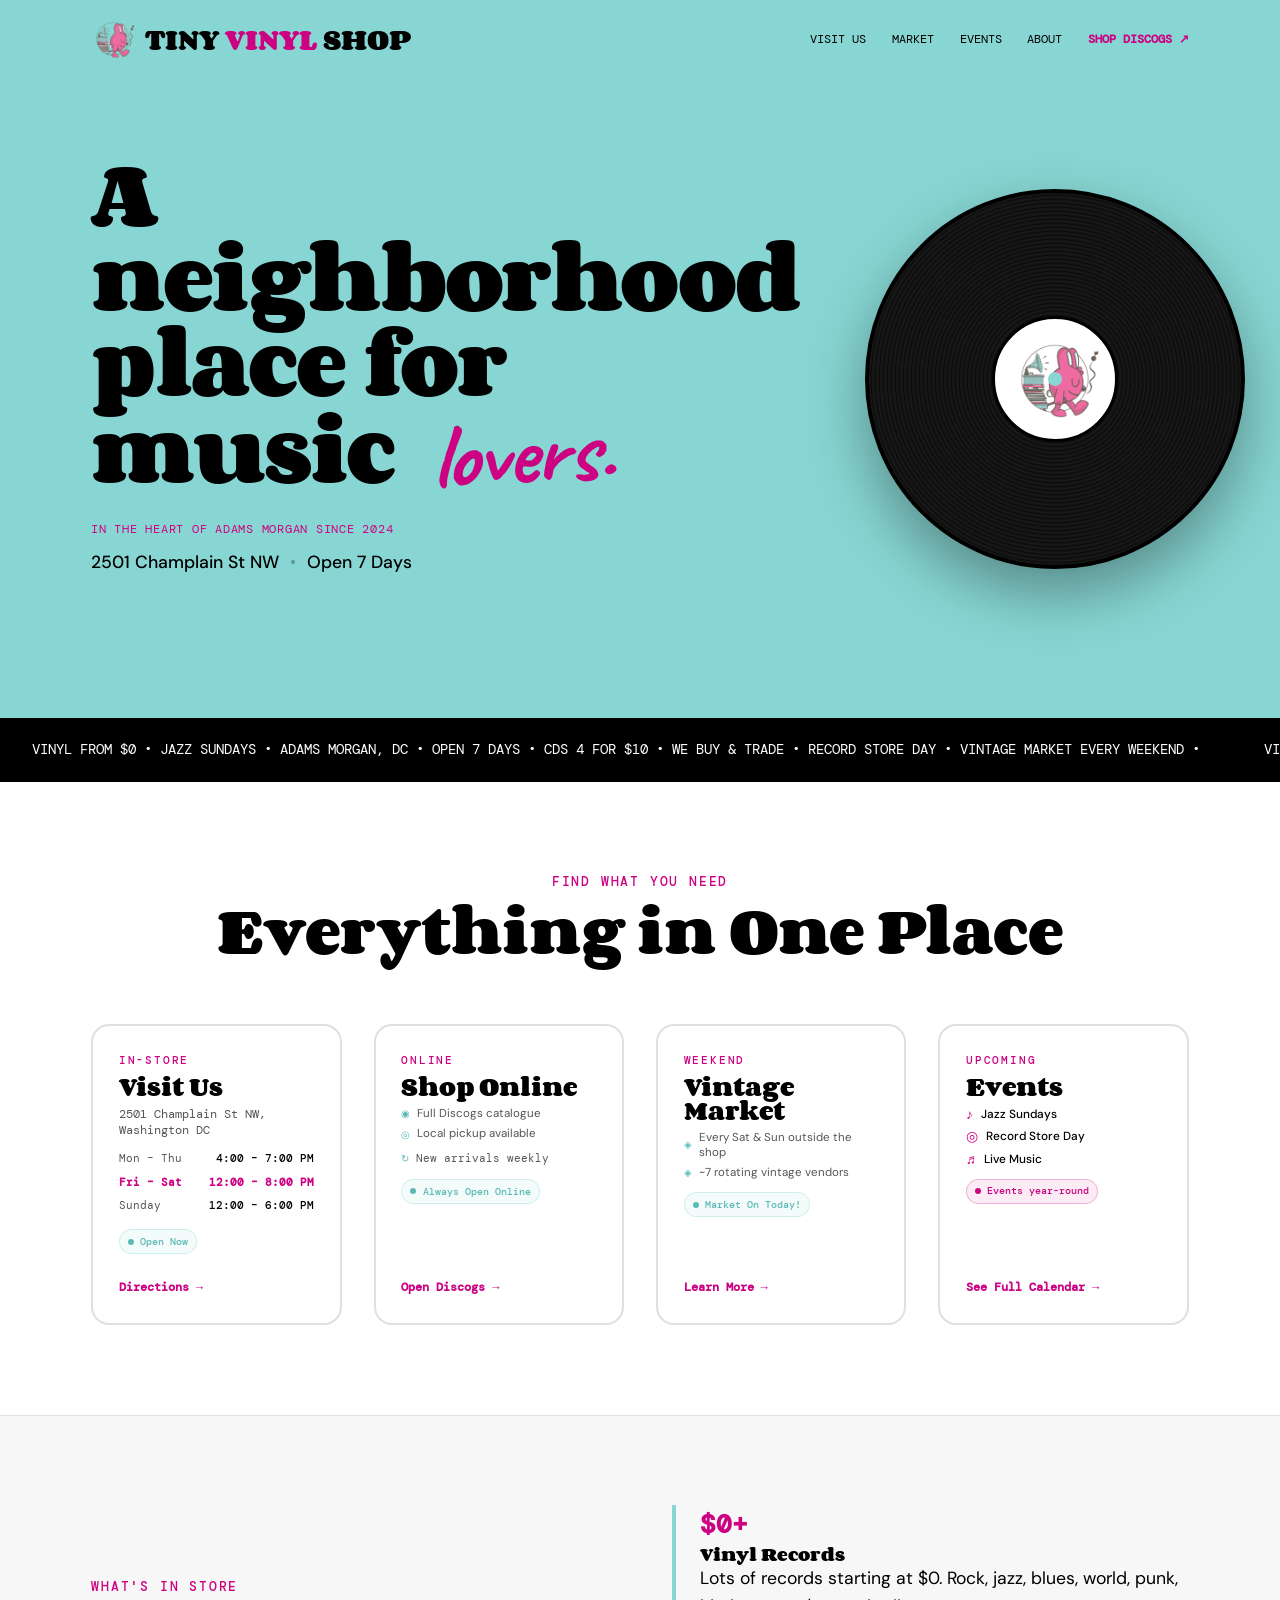
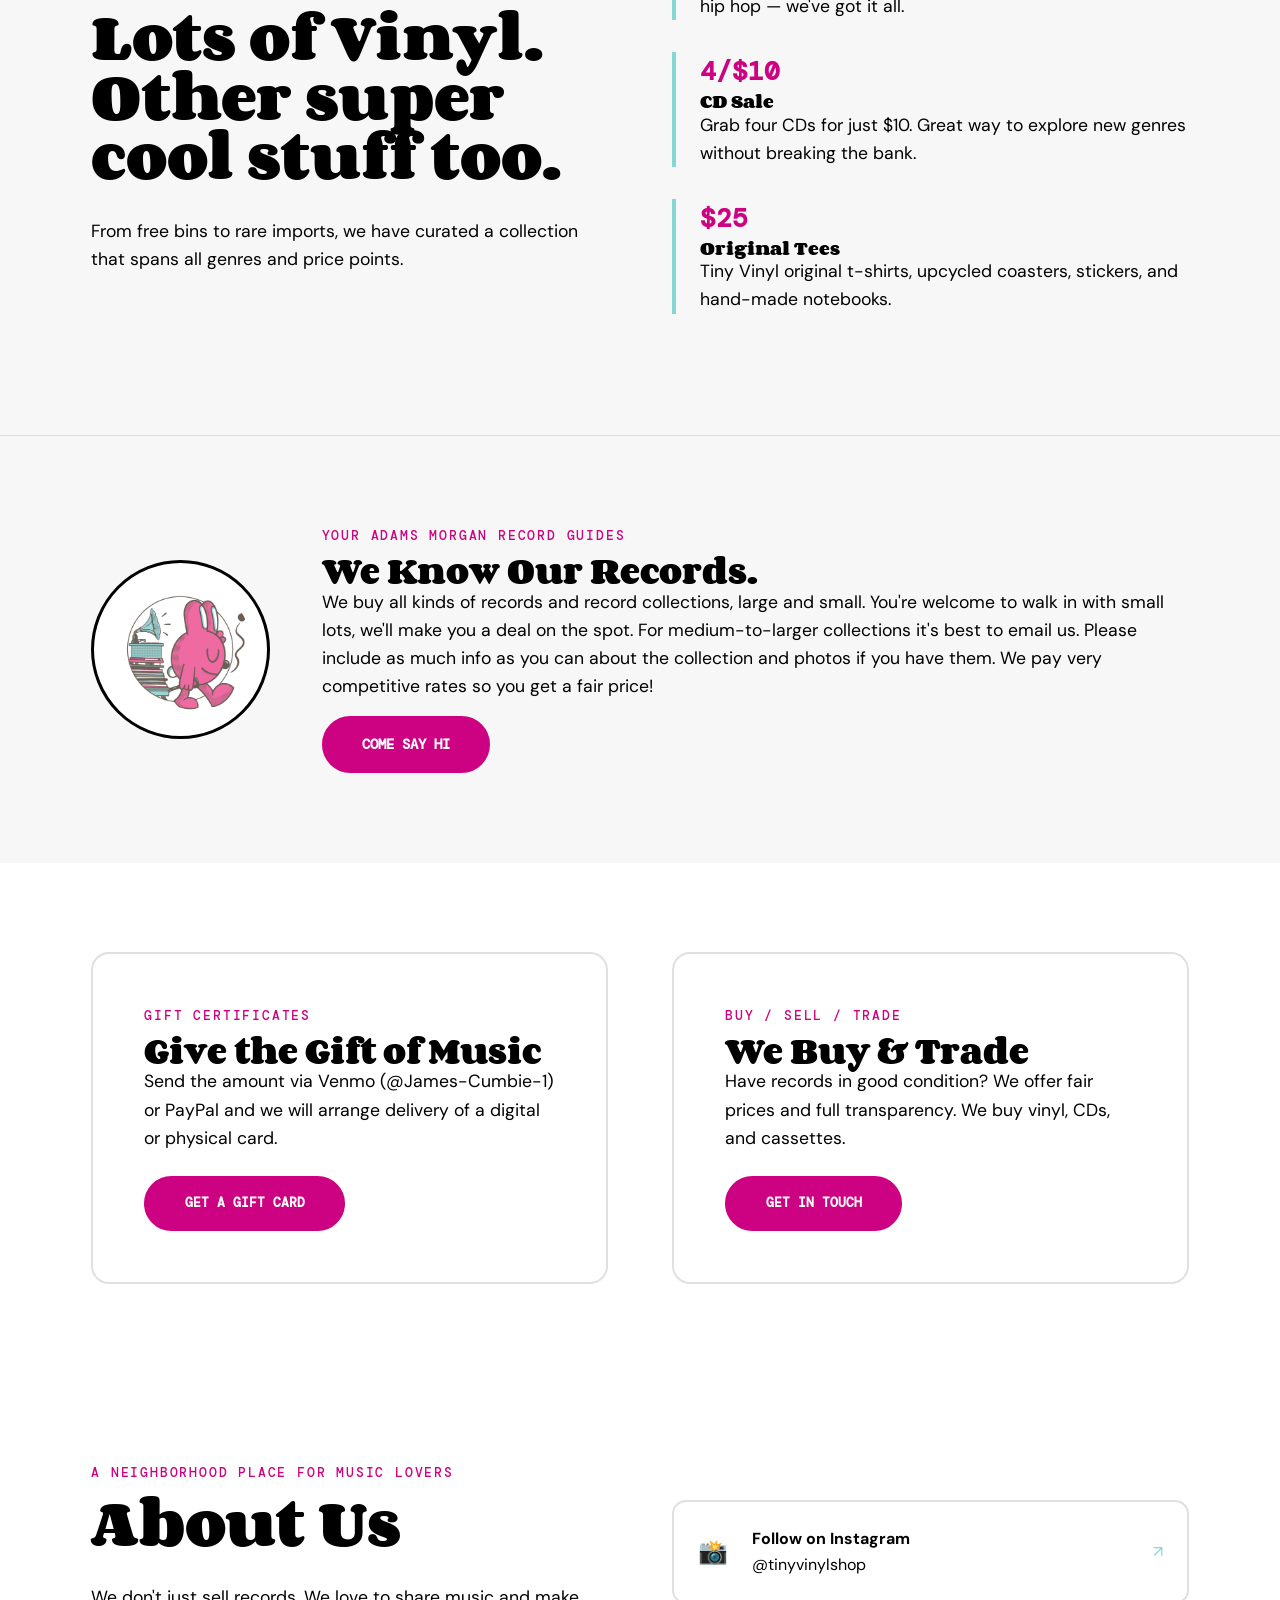
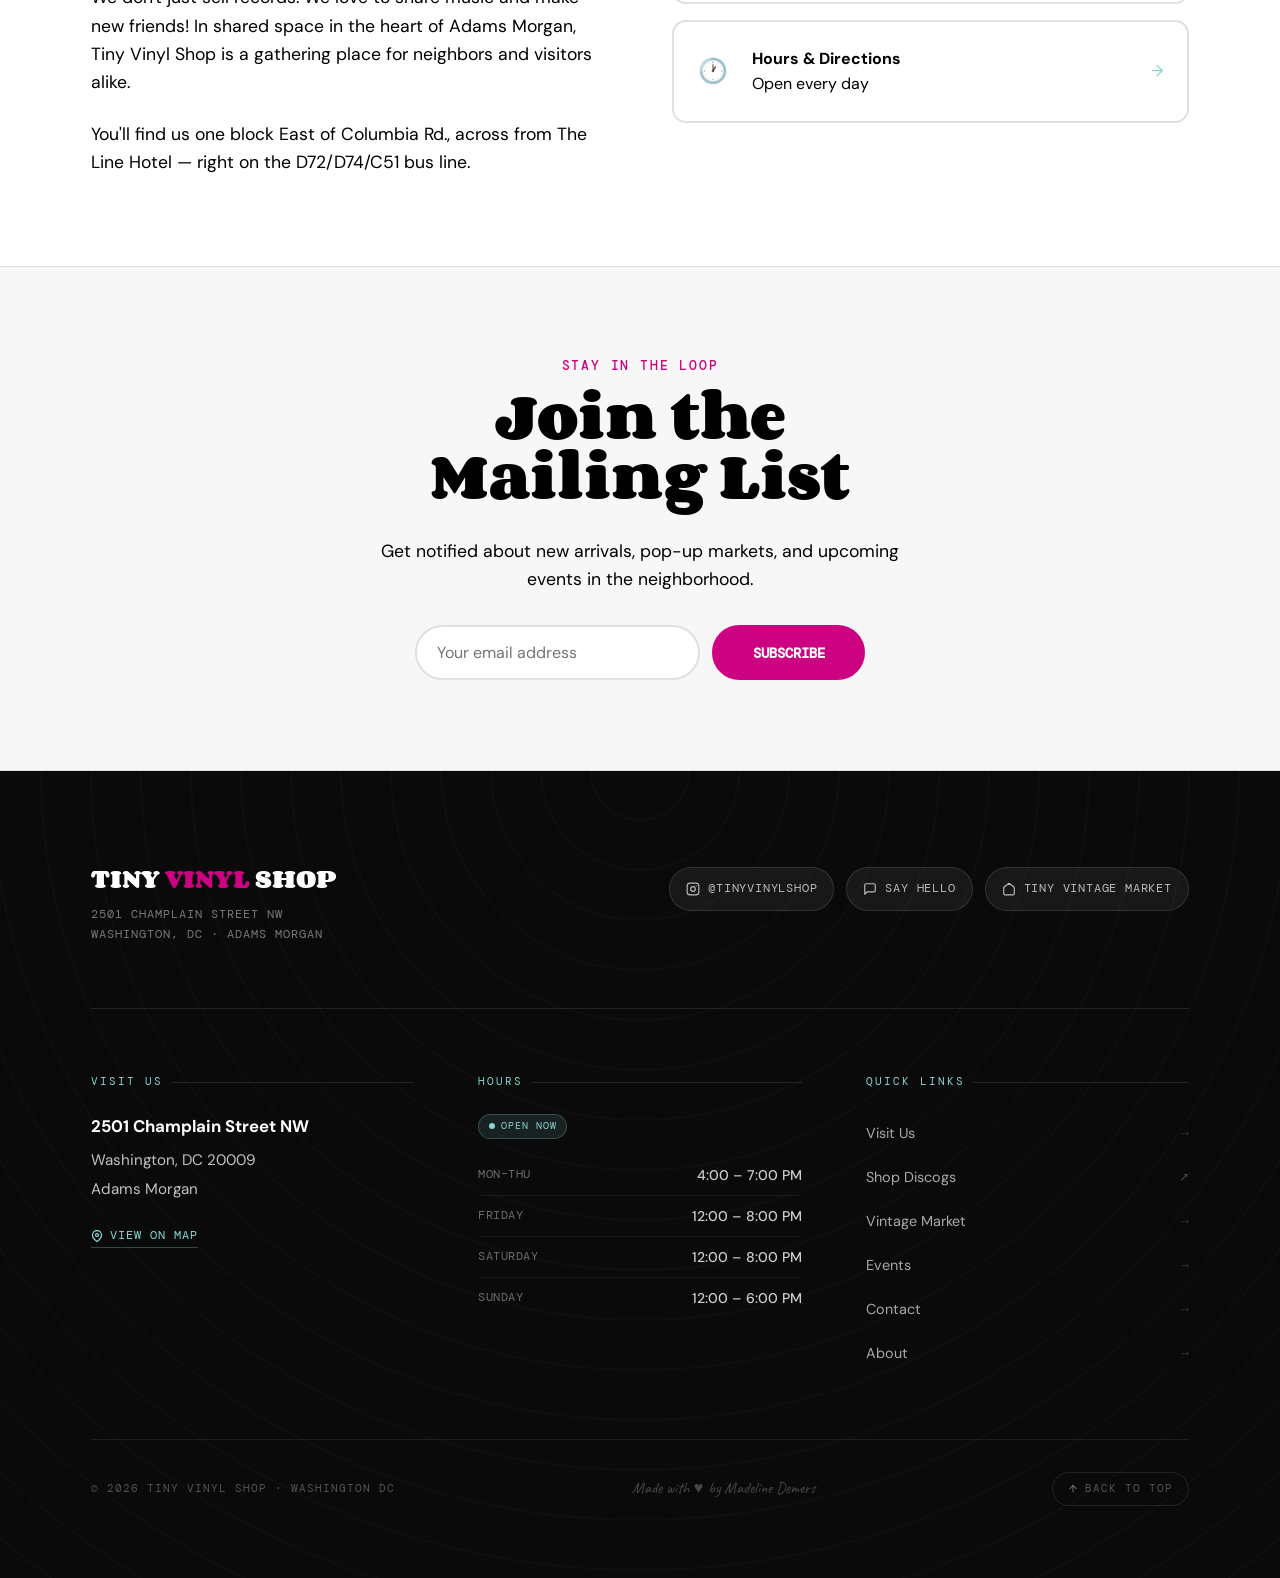
==== commit f8e3237f: "straight flames" ====
--- a/tiny-vinyl.html
+++ b/tiny-vinyl.html
@@ -198,9 +198,10 @@
       backdrop-filter: blur(2px);
       -webkit-backdrop-filter: blur(2px);
       opacity: 0;
+      pointer-events: none;
       transition: opacity 0.35s var(--ease-smooth);
     }
-    .mobile-backdrop.open { opacity: 1; }
+    .mobile-backdrop.open { opacity: 1; pointer-events: auto; }
 
     /* ── Mobile drawer ── */
     .mobile-menu {
@@ -214,7 +215,8 @@
       padding: 0;
       transform: translateX(100%);
       transition: transform 0.42s var(--ease-bounce);
-      overflow: hidden;
+      overflow-x: hidden;
+      overflow-y: auto;
     }
     .mobile-menu::before {
       /* Teal left accent line */
@@ -225,11 +227,13 @@
     }
     .mobile-menu.open { transform: translateX(0); }
 
-    /* Drawer header */
+    /* Drawer header — top padding matches nav bar height so the close
+       button sits exactly where the hamburger pill was */
     .mobile-menu-header {
       display: flex; align-items: center; justify-content: space-between;
-      padding: 1.1rem 1.75rem;
+      padding: max(1.1rem, var(--nav-height, 64px)) 1.75rem 1.1rem;
       border-bottom: 1px solid rgba(255,255,255,0.07);
+      flex-shrink: 0;
     }
     .mobile-menu-eyebrow {
       font-family: var(--font-mono); font-size: 0.65rem; font-weight: 500;
@@ -580,7 +584,7 @@
     .footer-cta-btn-outline:hover { background: #000; color: #fff; box-shadow: 0 10px 24px rgba(0,0,0,0.2); }
 
     /* ── Main footer ── */
-    .footer { background: #0a0a0a; color: #fff; position: relative; overflow: hidden; }
+    .footer { background: #0a0a0a; color: #fff; position: relative; }
     .footer::before {
       content: '';
       position: absolute; inset: 0;
@@ -592,8 +596,8 @@
     }
     .footer-container {
       max-width: min(1200px, 92vw); margin: 0 auto;
-      padding: clamp(4rem, 8vw, 6rem) clamp(1.25rem, 4vw, 2.5rem) 0;
-      position: relative; z-index: 1;
+      padding: clamp(4rem, 8vw, 6rem) clamp(1.25rem, 4vw, 2.5rem) clamp(1.5rem, 4vw, 2.5rem);
+      position: relative;
     }
     /* Top: brand + social */
     .footer-top {
@@ -803,8 +807,7 @@
       .footer-accordion-trigger { display: none; }
       .footer-accordion-content { max-height: none !important; overflow: visible !important; padding-bottom: 0 !important; }
       .footer-col-title { display: flex; }
-      .mobile-cta-bar { display: none !important; }
-    }
+    } /* end @media (min-width: 769px) */
 
     /* ── Ultrawide cap ── */
     @media (min-width: 1600px) {
@@ -837,9 +840,6 @@
       .grid-2 { display: grid; grid-template-columns: 1fr; gap: var(--gap-md); }
 
       .btn { padding: 1rem 2rem; font-size: 0.82rem; min-height: 52px; width: 100%; justify-content: center; }
-
-      /* Floating CTA bar safe-area spacing */
-      body { padding-bottom: max(90px, calc(var(--safe-bottom) + 90px)); }
 
       .nav { padding: 1rem 0; padding-top: max(1rem, var(--safe-top)); }
       .nav-links { display: none; }
@@ -900,51 +900,32 @@
       .footer-brand { max-width: 100%; }
       .footer-grid { grid-template-columns: 1fr; gap: 0; padding: 0; border-bottom: none; }
       .footer-accordion-item { border-top: 1px solid rgba(255,255,255,0.08); }
-      .footer-accordion-item:last-child { border-bottom: 1px solid rgba(255,255,255,0.08); }
       .footer-accordion-trigger {
         display: flex; align-items: center; justify-content: space-between;
         width: 100%; padding: 1.1rem 0; background: none;
         color: var(--color-teal); font-family: var(--font-mono);
         font-size: 0.72rem; text-transform: uppercase; letter-spacing: 2px;
         min-height: 52px; cursor: pointer;
+        touch-action: manipulation;
+        -webkit-tap-highlight-color: rgba(135,214,211,0.15);
       }
       .footer-accordion-trigger .acc-chevron { color: rgba(255,255,255,0.3); font-size: 0.9rem; transition: transform 0.3s var(--ease-bounce); flex-shrink: 0; }
       .footer-accordion-trigger[aria-expanded="true"] .acc-chevron { transform: rotate(180deg); }
-      .footer-accordion-content { overflow: hidden; max-height: 0; height: 0; transition: height 0.4s var(--ease-smooth), padding 0.4s var(--ease-smooth); }
-      .footer-accordion-content.open { height: auto; padding-bottom: 1.25rem; }
+      .footer-accordion-content {
+        overflow: hidden;
+        max-height: 0;
+        padding-bottom: 0;
+        transition: max-height 0.4s var(--ease-smooth), padding-bottom 0.4s var(--ease-smooth);
+      }
+      .footer-accordion-content.open {
+        max-height: 600px;
+        padding-bottom: 1.5rem;
+      }
       .footer-col-title { display: none; }
       .footer-bottom { flex-direction: column-reverse; align-items: center; text-align: center; gap: 1rem; border-top: 1px solid rgba(255,255,255,0.08); margin-top: 1.5rem; }
-      .footer-made-with { display: none; }
       .footer-link-item { min-height: 50px; }
       .social-pill { padding: 0.7rem 1.1rem; }
 
-      .mobile-cta-bar {
-        display: flex; position: fixed; bottom: 0; left: 0; right: 0; z-index: 90;
-        background: #fff; border-top: 2px solid #000;
-        padding: 0.75rem 1rem; padding-bottom: max(0.75rem, var(--safe-bottom));
-        gap: 0.75rem;
-        opacity: 1;
-        transform: translateY(0);
-        visibility: visible;
-        transition: opacity 0.3s ease, transform 0.3s ease, visibility 0s linear 0s;
-      }
-      .mobile-cta-bar.is-hidden {
-        opacity: 0;
-        transform: translateY(100%);
-        visibility: hidden;
-        transition: opacity 0.3s ease, transform 0.3s ease, visibility 0s linear 0.3s;
-      }
-      .mobile-cta-bar a {
-        flex: 1; padding: 0.85rem 0.5rem; border-radius: 999px;
-        font-family: var(--font-mono); font-size: 0.75rem; font-weight: 700;
-        text-transform: uppercase; min-height: 48px;
-        display: flex; align-items: center; justify-content: center;
-        transition: transform 0.25s var(--ease-bounce), box-shadow 0.25s ease;
-      }
-      .mobile-cta-bar a:active { transform: scale(0.96); }
-      .mobile-cta-bar .cta-visit { background: #000; color: #fff; border: 2px solid #000; }
-      .mobile-cta-bar .cta-shop { background: var(--color-magenta); color: #fff; border: 2px solid var(--color-magenta); }
-      
       .newsletter-form { flex-direction: column; }
     }
 
@@ -959,7 +940,7 @@
       .hero .container { gap: 2.5rem; }
       .footer-grid { grid-template-columns: 1fr 1fr; }
       .footer-accordion-trigger { display: none; }
-      .footer-accordion-content { max-height: none !important; overflow: visible !important; }
+      .footer-accordion-content { max-height: none !important; overflow: visible !important; padding-bottom: 0 !important; }
       .footer-col-title { display: flex; }
     }
   </style>
@@ -1280,11 +1261,6 @@
 
   </main>
 
-  <div class="mobile-cta-bar" role="complementary" aria-label="Quick actions">
-    <a href="visit.html" class="cta-visit">Visit Us</a>
-    <a href="https://www.discogs.com/seller/TinyVinylShop/profile" target="_blank" rel="noopener noreferrer" aria-label="Shop Discogs (Opens in a new tab)" class="cta-shop">Shop Discogs ↗</a>
-  </div>
-
   <!-- ══════════════════════════════════════════════
        PRE-FOOTER CTA BAND
   ════════════════════════════════════════════════ -->
@@ -1368,14 +1344,14 @@
         <!-- Column 1: Visit -->
         <div class="footer-accordion-item">
           <button class="footer-accordion-trigger"
-                  aria-expanded="true"
+                  aria-expanded="false"
                   aria-controls="footer-acc-visit"
                   id="footer-acc-visit-btn">
             Visit Us
             <span class="acc-chevron" aria-hidden="true">▾</span>
           </button>
           <div class="footer-col-title" aria-hidden="true">Visit Us</div>
-          <div class="footer-accordion-content open" id="footer-acc-visit" role="region" aria-labelledby="footer-acc-visit-btn">
+          <div class="footer-accordion-content" id="footer-acc-visit" role="region" aria-labelledby="footer-acc-visit-btn">
             <address class="footer-addr">
               <strong>2501 Champlain Street NW</strong>
               Washington, DC 20009<br>Adams Morgan
@@ -1438,7 +1414,7 @@
       <!-- BOTTOM BAR -->
       <div class="footer-bottom">
         <span class="footer-copyright">
-          © 2026 Tiny Vinyl Shop · Washington DC ·
+          © 2026 Tiny Vinyl Shop · Washington DC
         </span>
         <span class="footer-made-with" aria-label="Made with love in Adams Morgan">
           Made with <span class="heart" aria-hidden="true">♥</span> by Madeline Demers
@@ -1482,11 +1458,11 @@
     const mobileMenu = document.getElementById('mobile-menu');
     const backdrop   = document.getElementById('mobile-backdrop');
     const closeBtn   = document.getElementById('mobile-menu-close');
+    const nav        = document.getElementById('main-nav');
     let menuOpen = false;
 
-    /* Measure nav height and set CSS variable so drawer starts below it */
+    /* Measure nav height and set CSS variable */
     function setNavHeight() {
-      const nav = document.getElementById('main-nav');
       document.documentElement.style.setProperty('--nav-height', nav.offsetHeight + 'px');
     }
     setNavHeight();
@@ -1499,9 +1475,13 @@
       hamburger.setAttribute('aria-label', open ? 'Close navigation menu' : 'Open navigation menu');
       mobileMenu.classList.toggle('open', open);
       backdrop.classList.toggle('open', open);
+      // When open: sink the nav behind the backdrop (z-index 98) so the
+      // full-screen drawer truly covers the header bar.
+      // When closed: restore nav above everything.
+      nav.style.zIndex = open ? '97' : '';
       document.body.style.overflow = open ? 'hidden' : '';
+      document.documentElement.style.overflow = open ? 'hidden' : '';
       if (open) {
-        // Move focus to close button
         requestAnimationFrame(() => closeBtn.focus());
       }
     }
@@ -1532,7 +1512,6 @@
     })();
 
     /* ── Scroll Nav ── */
-    const nav = document.getElementById('main-nav');
     let ticking = false;
     window.addEventListener('scroll', () => {
       if (!ticking) {
@@ -1560,57 +1539,26 @@
       document.querySelectorAll('.reveal').forEach(el => el.classList.add('visible'));
     }
 
-    /* ── Mobile CTA Bar ── */
-    const ctaBar = document.querySelector('.mobile-cta-bar');
-    const footer = document.querySelector('footer');
-    if (ctaBar && footer) {
-      const footerObserver = new IntersectionObserver((entries) => {
-        ctaBar.classList.toggle('is-hidden', entries[0].isIntersecting);
-      }, { threshold: 0.1 });
-      footerObserver.observe(footer);
-    }
   </script>
   <script>
     /* ── Footer: Mobile accordion ── */
-    function setAccordionHeight(content, open) {
-      if (open) {
-        // Set explicit px height so the CSS transition has concrete start/end values
-        content.style.height = content.scrollHeight + 'px';
-        content.style.paddingBottom = '1.25rem';
-        // After the transition ends, switch to 'auto' so the panel
-        // isn't clipped if its content changes size later
-        content.addEventListener('transitionend', function onEnd(e) {
-          if (e.propertyName === 'height') {
-            content.style.height = 'auto';
-            content.removeEventListener('transitionend', onEnd);
-          }
-        });
-      } else {
-        // Pin the current height before collapsing so the transition
-        // has a concrete value to animate from
-        content.style.height = content.scrollHeight + 'px';
-        // Force a reflow so the browser registers the explicit height
-        // before we immediately set it to 0
-        content.offsetHeight; // eslint-disable-line no-unused-expressions
-        content.style.height = '0px';
-        content.style.paddingBottom = '';
-      }
-    }
-
     document.querySelectorAll('.footer-accordion-trigger').forEach(trigger => {
       trigger.addEventListener('click', () => {
         const expanded = trigger.getAttribute('aria-expanded') === 'true';
-        const content = document.getElementById(trigger.getAttribute('aria-controls'));
+        const content  = document.getElementById(trigger.getAttribute('aria-controls'));
+
+        // Close all other open panels first (one-open-at-a-time)
+        document.querySelectorAll('.footer-accordion-trigger').forEach(other => {
+          if (other !== trigger && other.getAttribute('aria-expanded') === 'true') {
+            other.setAttribute('aria-expanded', 'false');
+            const otherContent = document.getElementById(other.getAttribute('aria-controls'));
+            if (otherContent) otherContent.classList.remove('open');
+          }
+        });
+
         trigger.setAttribute('aria-expanded', !expanded);
         content.classList.toggle('open', !expanded);
-        setAccordionHeight(content, !expanded);
       });
-    });
-
-    // Initialise panels that are pre-opened in HTML (e.g. first "Visit Us" panel)
-    document.querySelectorAll('.footer-accordion-content.open').forEach(content => {
-      content.style.height = content.scrollHeight + 'px';
-      content.style.paddingBottom = '1.25rem';
     });
 
     /* ── Footer: Dynamic open/closed badge (Eastern Time) ── */
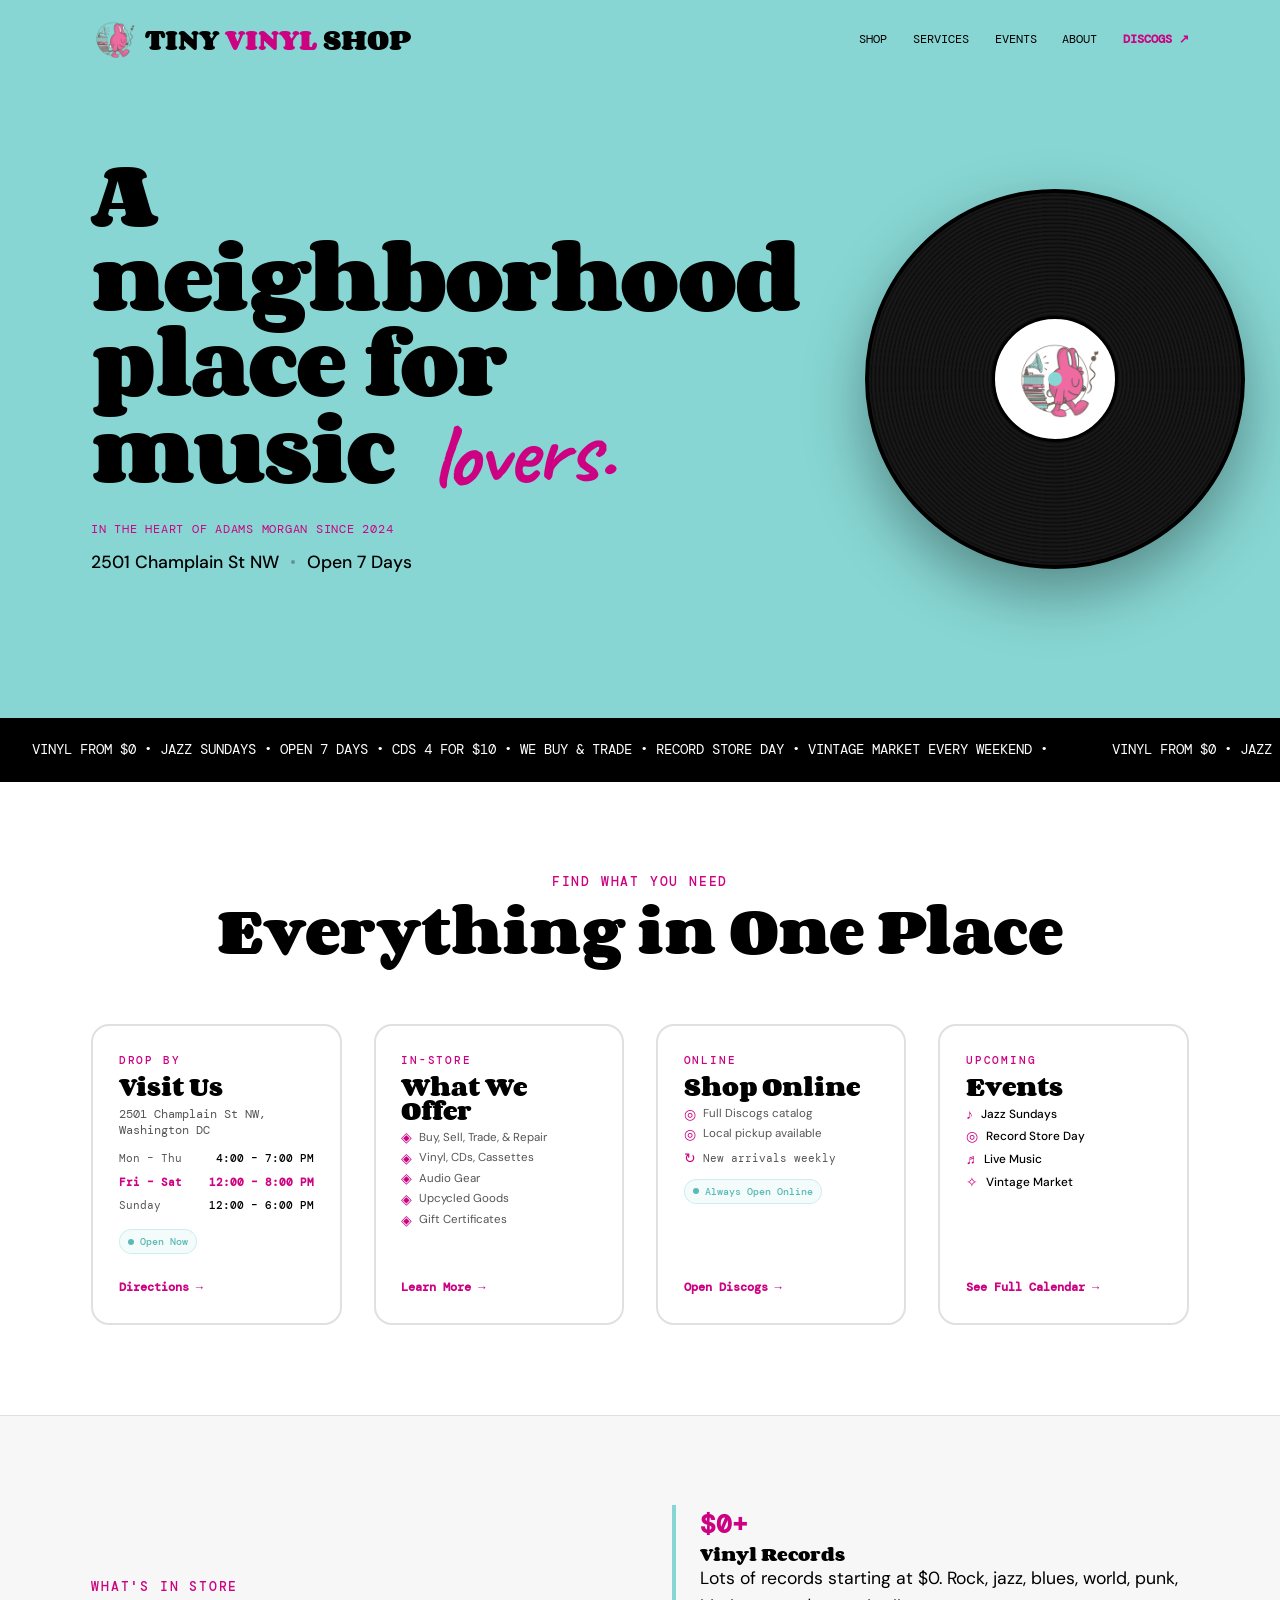
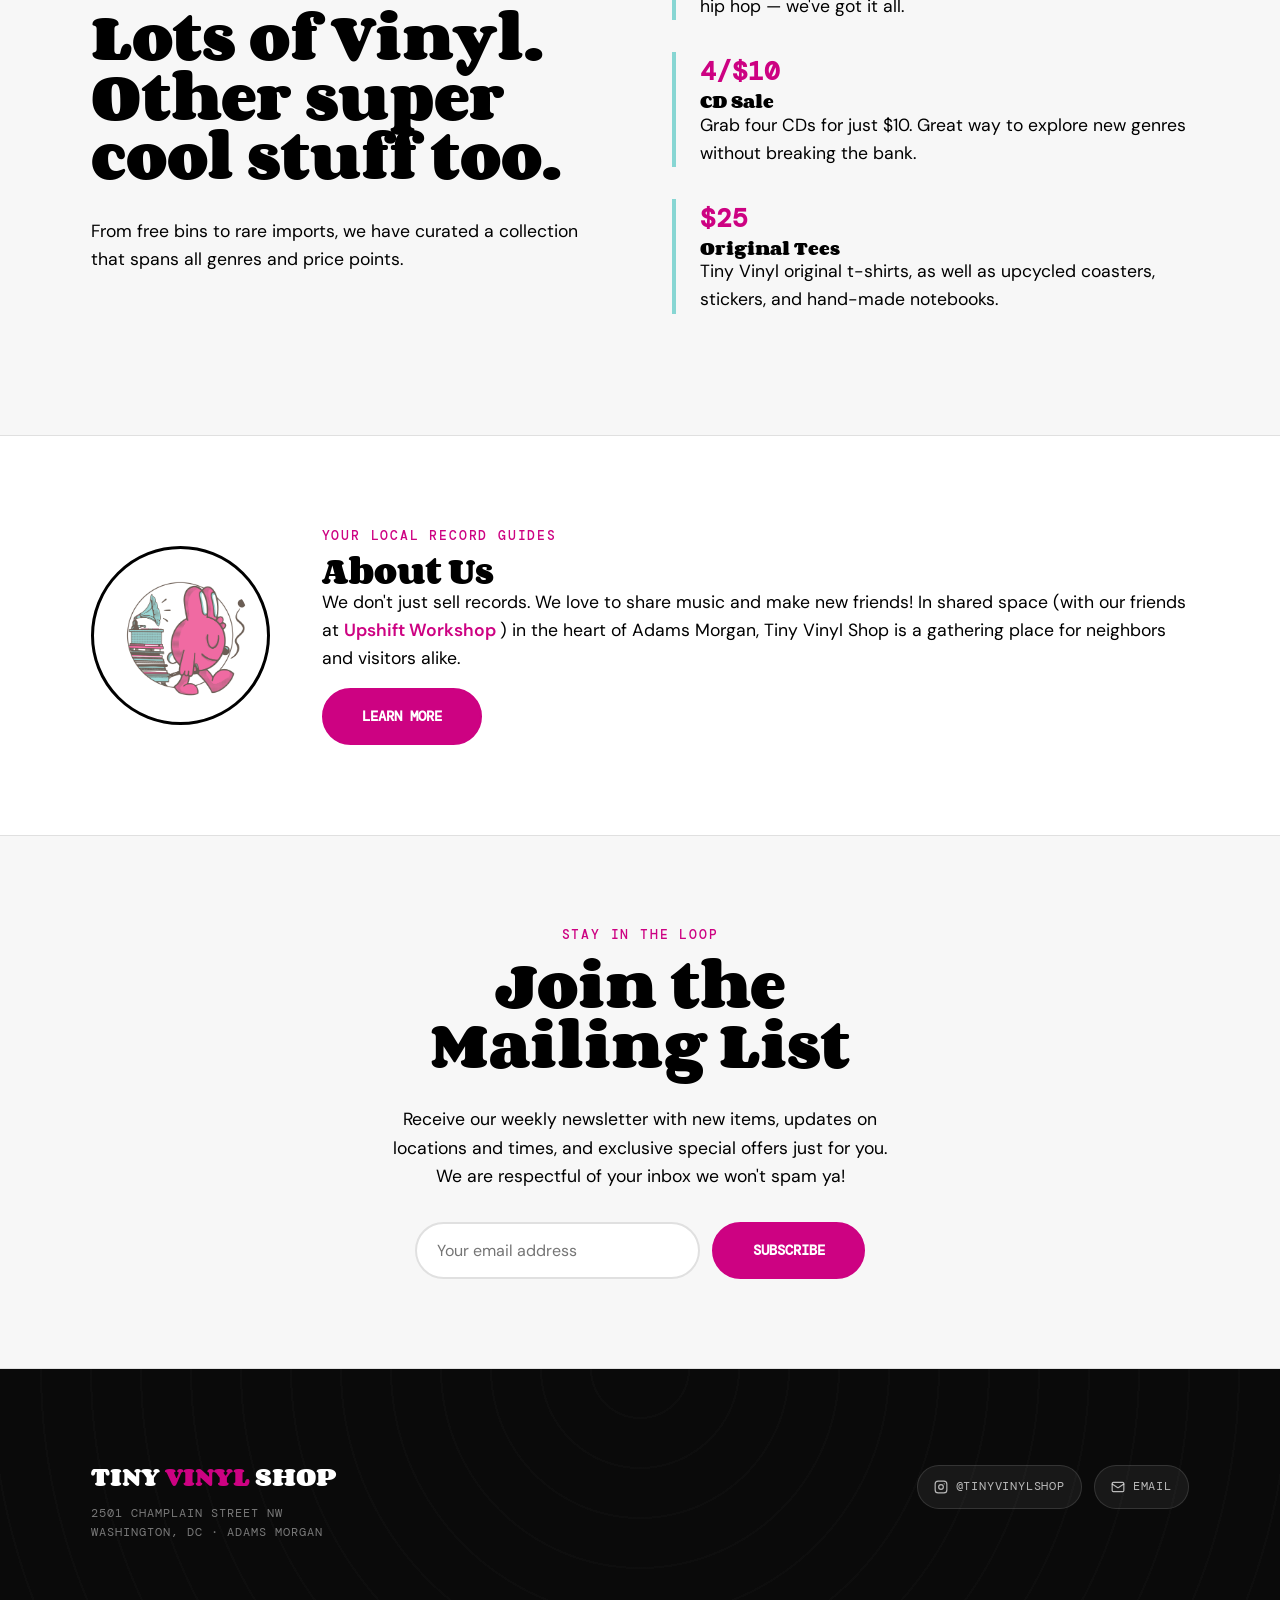
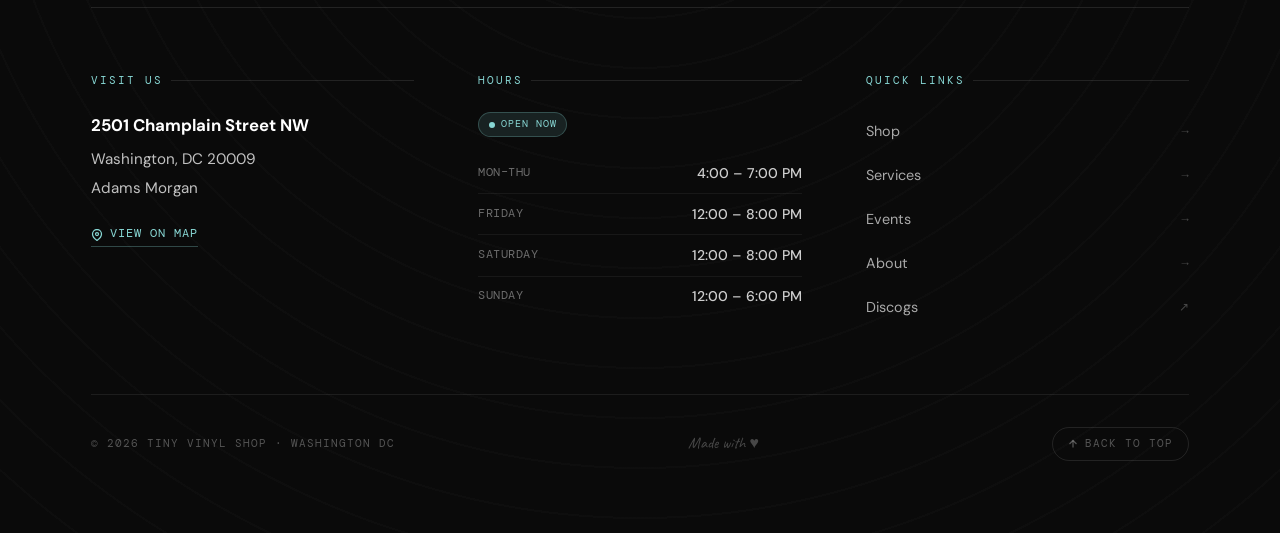
==== commit 5c9cff18: "adding some touches" ====
--- a/tiny-vinyl.html
+++ b/tiny-vinyl.html
@@ -479,7 +479,6 @@
     .highlight-item:hover { transform: translateX(10px); border-left-color: var(--color-magenta); }
     .highlight-price { font-family: var(--font-mono); color: var(--color-magenta); font-weight: 700; }
     
-    .mascot-strip { background: var(--bg-surface); }
     .mascot-strip .container { display: flex; align-items: center; }
 
     .mascot-image {
@@ -965,11 +964,11 @@
 
     <!-- Nav links -->
     <nav class="mobile-menu-nav" aria-label="Mobile navigation">
-      <a href="visit.html" class="mobile-menu-link">
-        <span class="mobile-menu-num">01</span>Visit Us
+      <a href="shop.html" class="mobile-menu-link">
+        <span class="mobile-menu-num">01</span>Shop
       </a>
-      <a href="market.html" class="mobile-menu-link">
-        <span class="mobile-menu-num">02</span>Market
+      <a href="services.html" class="mobile-menu-link">
+        <span class="mobile-menu-num">02</span>Services
       </a>
       <a href="events.html" class="mobile-menu-link">
         <span class="mobile-menu-num">03</span>Events
@@ -984,13 +983,13 @@
 
     <!-- Shop CTA -->
     <a href="https://www.discogs.com/seller/TinyVinylShop/profile" target="_blank" rel="noopener noreferrer"
-       aria-label="Shop Discogs (Opens in a new tab)" class="mobile-menu-cta">
-      Shop Discogs ↗
+       aria-label="Shop Online (Opens in a new tab)" class="mobile-menu-cta">
+      Discogs ↗
     </a>
 
     <!-- Info strip -->
     <div class="mobile-menu-info">
-      <span class="mobile-menu-info-label">Find Us</span>
+      <span class="mobile-menu-info-label">Our Brick & Mortar</span>
       <p class="mobile-menu-address">2501 Champlain St NW<br>Adams Morgan, DC</p>
       <div id="mobile-open-badge" class="mobile-menu-status">
         <span class="mobile-menu-status-dot" aria-hidden="true"></span>
@@ -1006,11 +1005,15 @@
         <span class="nav-logo-text">TINY<span style="color:var(--color-magenta)"> VINYL</span> SHOP</span>
       </a>
       <ul class="nav-links" role="list">
-        <li><a href="visit.html">Visit Us</a></li>
-        <li><a href="market.html">Market</a></li>
+        <li><a href="shop.html">Shop</a></li>
+        <!-- Add in submenu items for Tunes, Gear, Goods -->
+        <li><a href="services.html">Services</a></li>
+        <!-- Add in sub-items: Sell & Trade, Audio Repair -->
         <li><a href="events.html">Events</a></li>
+        <!-- Add in sub-items vintage market, calendar -->
         <li><a href="about.html">About</a></li>
-        <li><a href="https://www.discogs.com/seller/TinyVinylShop/profile" target="_blank" rel="noopener noreferrer" aria-label="Shop Discogs (Opens in a new tab)" class="nav-cta">Shop Discogs ↗</a></li>
+        <!-- Add in sub-items: Hours, Location, Contact, Story -->
+        <li><a href="https://www.discogs.com/seller/TinyVinylShop/profile" target="_blank" rel="noopener noreferrer" aria-label="Shop Online (Opens in a new tab)" class="nav-cta">Discogs ↗</a></li>
       </ul>
       <button class="nav-hamburger" id="nav-hamburger" aria-label="Open navigation menu" aria-expanded="false" aria-controls="mobile-menu">
         <span class="nav-hamburger-lines" aria-hidden="true">
@@ -1054,7 +1057,7 @@
 
     <div class="ticker" aria-label="Store highlights" aria-live="off">
       <div class="ticker-track" aria-hidden="true">
-        <span class="ticker-item">Vinyl from $0 • Jazz Sundays • Adams Morgan, DC • Open 7 Days • CDs 4 for $10 • We Buy &amp; Trade • Record Store Day • Vintage Market Every Weekend •</span>
+        <span class="ticker-item">Vinyl from $0 • Jazz Sundays • Open 7 Days • CDs 4 for $10 • We Buy &amp; Trade • Record Store Day • Vintage Market Every Weekend •</span>
         <span class="ticker-item">Vinyl from $0 • Jazz Sundays • Adams Morgan, DC • Open 7 Days • CDs 4 for $10 • We Buy &amp; Trade • Record Store Day • Vintage Market Every Weekend •</span>
       </div>
     </div>
@@ -1068,8 +1071,8 @@
         <div class="grid-4" style="align-items: stretch;">
 
           <!-- Card 1: Visit Us -->
-          <a href="visit.html" class="quick-card reveal">
-            <span class="label">In-Store</span>
+          <a href="about.html" class="quick-card reveal">
+            <span class="label">Drop By</span>
             <h3>Visit Us</h3>
             <div class="qc-body">
               <p class="qc-address">2501 Champlain St NW, Washington DC</p>
@@ -1084,22 +1087,40 @@
                 <span class="qc-pulse-dot" aria-hidden="true"></span>
                 <span class="qc-badge-text">Checking…</span>
               </div>
+              <!-- Only display if open now -->
             </div>
             <span class="qc-spacer"></span>
             <span class="quick-card-link">Directions →</span>
           </a>
 
-          <!-- Card 2: Shop Online -->
+          <!-- Card 2: What We Offer -->
+          <a href="shop.html" class="quick-card reveal">
+            <span class="label">In-Store</span>
+            <h3>What We Offer</h3>
+            <div class="qc-body">
+              <ul class="qc-feature-rows" aria-label="Offerings details">
+                <li><span class="qc-event-icon" aria-hidden="true">◈</span>Buy, Sell, Trade, &amp; Repair</li>
+                <li><span class="qc-event-icon" aria-hidden="true">◈</span>Vinyl, CDs, Cassettes</li>
+                <li><span class="qc-event-icon" aria-hidden="true">◈</span>Audio Gear</li>
+                <li><span class="qc-event-icon" aria-hidden="true">◈</span>Upcycled Goods</li>
+                <li><span class="qc-event-icon" aria-hidden="true">◈</span>Gift Certificates</li>
+              </ul>
+            </div>
+            <span class="qc-spacer"></span>
+            <span class="quick-card-link">Learn More →</span>
+          </a>
+
+          <!-- Card 3: Shop Online -->
           <a href="https://www.discogs.com/seller/TinyVinylShop/profile" target="_blank" rel="noopener noreferrer" aria-label="Shop Online on Discogs (Opens in a new tab)" class="quick-card reveal">
             <span class="label">Online</span>
             <h3>Shop Online</h3>
             <div class="qc-body">
               <ul class="qc-feature-rows" aria-label="Online shop features">
-                <li><span class="qc-row-glyph" aria-hidden="true">◉</span>Full Discogs catalogue</li>
-                <li><span class="qc-row-glyph" aria-hidden="true">◎</span>Local pickup available</li>
+                <li><span class="qc-event-icon" aria-hidden="true">◎</span>Full Discogs catalog</li>
+                <li><span class="qc-event-icon" aria-hidden="true">◎</span>Local pickup available</li>
               </ul>
               <p class="qc-detail-line">
-                <span class="qc-row-glyph" aria-hidden="true">↻</span>New arrivals weekly
+                <span class="qc-event-icon" aria-hidden="true">↻</span>New arrivals weekly
               </p>
               <div class="qc-live-badge qc-badge--teal" aria-label="Shop always available online">
                 <span class="qc-pulse-dot qc-pulse-dot--teal" aria-hidden="true"></span>
@@ -1110,24 +1131,6 @@
             <span class="quick-card-link">Open Discogs →</span>
           </a>
 
-          <!-- Card 3: Popup Market -->
-          <a href="market.html" class="quick-card reveal">
-            <span class="label">Weekend</span>
-            <h3>Vintage Market</h3>
-            <div class="qc-body">
-              <ul class="qc-feature-rows" aria-label="Market details">
-                <li><span class="qc-row-glyph" aria-hidden="true">◈</span>Every Sat &amp; Sun outside the shop</li>
-                <li><span class="qc-row-glyph" aria-hidden="true">◈</span>~7 rotating vintage vendors</li>
-              </ul>
-              <div id="qc-market-badge" class="qc-live-badge qc-badge--teal" aria-live="polite">
-                <span class="qc-pulse-dot qc-pulse-dot--teal" aria-hidden="true"></span>
-                <span class="qc-badge-text">Next: calculating…</span>
-              </div>
-            </div>
-            <span class="qc-spacer"></span>
-            <span class="quick-card-link">Learn More →</span>
-          </a>
-
           <!-- Card 4: Events -->
           <a href="events.html" class="quick-card reveal">
             <span class="label">Upcoming</span>
@@ -1137,11 +1140,8 @@
                 <li><span class="qc-event-icon" aria-hidden="true">♪</span>Jazz Sundays</li>
                 <li><span class="qc-event-icon" aria-hidden="true">◎</span>Record Store Day</li>
                 <li><span class="qc-event-icon" aria-hidden="true">♬</span>Live Music</li>
+                <li><span class="qc-event-icon" aria-hidden="true">✧</span>Vintage Market</li>
               </ul>
-              <div class="qc-live-badge qc-badge--magenta" aria-label="Check full calendar">
-                <span class="qc-pulse-dot qc-pulse-dot--magenta" aria-hidden="true"></span>
-                <span class="qc-badge-text">Events year-round</span>
-              </div>
             </div>
             <span class="qc-spacer"></span>
             <span class="quick-card-link">See Full Calendar →</span>
@@ -1173,7 +1173,7 @@
             <div class="highlight-item reveal">
               <span class="highlight-price">$25</span>
               <h4>Original Tees</h4>
-              <p>Tiny Vinyl original t-shirts, upcycled coasters, stickers, and hand-made notebooks.</p>
+              <p>Tiny Vinyl original t-shirts, as well as upcycled coasters, stickers, and hand-made notebooks.</p>
             </div>
           </div>
         </div>
@@ -1184,17 +1184,25 @@
       <div class="container">
         <img src="assets/updated-logo.png" alt="Tiny Vinyl Mascot" class="mascot-image reveal" loading="lazy" width="180" height="180">
         <div style="flex: 1;" class="reveal">
-          <span class="label">Your Adams Morgan Record Guides</span>
-          <h3>We Know Our Records.</h3>
-          
-          <p>We buy all kinds of records and record collections, large and small. You're welcome to walk in with small lots, we'll make you a deal on the spot. For medium-to-larger collections it's best to email us. Please include as much info as you can about the collection and photos if you have them. We pay very competitive rates so you get a fair price!</p>
-          
-          <a href="visit.html" class="btn btn-primary" style="margin-top: 1rem;">Come Say Hi</a>
+          <span class="label">Your Local Record Guides</span>
+          <h3>About Us</h3>
+          <p>
+            We don't just sell records. We love to share music and make new friends! In shared space (with our friends at 
+            <a href="https://www.upshiftworkshop.com/" 
+               target="_blank" 
+               rel="noopener noreferrer" 
+               style="color: #CD0282; font-weight: 600; text-decoration: none;">
+               Upshift Workshop
+            </a>) 
+            in the heart of Adams Morgan, Tiny Vinyl Shop is a gathering place for neighbors and visitors alike.
+          </p>
+
+          <a href="about.html" class="btn btn-primary" style="margin-top: 1rem;">Learn More</a>
         </div>
       </div>
     </section>
 
-    <section class="section" aria-labelledby="gift-trade-heading">
+    <!-- <section class="section" aria-labelledby="gift-trade-heading">
       <div class="container">
         <h2 id="gift-trade-heading" class="sr-only">Gift Cards and Trade</h2>
         <div class="grid-2">
@@ -1212,77 +1220,28 @@
           </div>
         </div>
       </div>
-    </section>
-
-    <section class="section" aria-labelledby="about-heading">
-      <div class="container">
-        <div class="community-inner">
-          <div class="reveal">
-            <span class="label">A Neighborhood Place for Music Lovers</span>
-            <h2 id="about-heading">About Us</h2>
-            <p>We don't just sell records. We love to share music and make new friends! In shared space in the heart of Adams Morgan, Tiny Vinyl Shop is a gathering place for neighbors and visitors alike.</p>
-            <p style="margin-top: 1.5rem;">You'll find us one block East of Columbia Rd., across from The Line Hotel — right on the D72/D74/C51 bus line.</p>
-          </div>
-          <div class="reveal">
-            <a href="https://instagram.com/tinyvinylshop" class="community-link-item" rel="noopener noreferrer" target="_blank" aria-label="Follow on Instagram (Opens in a new tab)">
-              <span class="community-link-icon" aria-hidden="true">📸</span>
-              <div style="flex:1">
-                <strong>Follow on Instagram</strong><br>
-                <span>@tinyvinylshop</span>
-              </div>
-              <span style="color:var(--color-teal)" aria-hidden="true">↗</span>
-            </a>
-            <a href="visit.html" class="community-link-item">
-              <span class="community-link-icon" aria-hidden="true">🕐</span>
-              <div style="flex:1">
-                <strong>Hours &amp; Directions</strong><br>
-                <span>Open every day</span>
-              </div>
-              <span style="color:var(--color-teal)" aria-hidden="true">→</span>
-            </a>
-          </div>
-        </div>
-      </div>
-    </section>
+    </section> -->
+
+
     
     <section class="section section--surface" aria-labelledby="newsletter-heading">
         <div class="container" style="text-align: center; max-width: 600px;">
           <div class="reveal">
             <span class="label">Stay in the Loop</span>
             <h2 id="newsletter-heading">Join the Mailing List</h2>
-            <p style="margin-bottom: 2rem;">Get notified about new arrivals, pop-up markets, and upcoming events in the neighborhood.</p>
+            <p style="margin-bottom: 2rem;">Receive our weekly newsletter with new items, updates on locations and times, and exclusive special offers just for you. We are respectful of your inbox we won't spam ya!</p>
             <form class="newsletter-form" style="display: flex; gap: 0.75rem; max-width: 450px; margin: 0 auto;">
               <input type="email" class="form-input" placeholder="Your email address" required aria-label="Email address for newsletter">
-              <button type="submit" class="btn btn-primary" style="flex-shrink: 0;">Subscribe</button>
-            </form>
+              <a href="mailto:tcumbie62@gmail.com?subject=Newsletter%20Subscription&body=Hi%20Tiny%20Vinyl%20Shop%2C%0D%0A%0D%0AI'd%20like%20to%20subscribe%20to%20your%20newsletter%20to%20hear%20about%20new%20arrivals%20and%20upcoming%20events.%0D%0A%0D%0AThank%20you!" 
+   class="btn btn-primary" 
+   style="display: inline-block; flex-shrink: 0; text-decoration: none;">
+   Subscribe
+</a>            </form>
           </div>
         </div>
       </section>
 
   </main>
-
-  <!-- ══════════════════════════════════════════════
-       PRE-FOOTER CTA BAND
-  ════════════════════════════════════════════════ -->
-  <!-- <div class="footer-cta-band" role="complementary" aria-label="Visit the shop">
-    <div class="footer-cta-inner">
-      <div class="footer-cta-text">
-        Come say <em>hi.</em><br>We're open every day.
-      </div>
-      <div class="footer-cta-actions">
-        <a href="visit.html" class="footer-cta-btn footer-cta-btn-primary" aria-label="Get directions to Tiny Vinyl Shop">
-          Get Directions
-        </a>
-        <a href="https://www.discogs.com/seller/TinyVinylShop/profile"
-           class="footer-cta-btn footer-cta-btn-outline"
-           target="_blank"
-           rel="noopener noreferrer"
-           aria-label="Shop online on Discogs (opens in a new tab)">
-          Shop Discogs ↗
-        </a>
-      </div>
-    </div>
-  </div> -->
 
   <!-- ══════════════════════════════════════════════
        MAIN FOOTER
@@ -1323,18 +1282,13 @@
             </svg>
             @tinyvinylshop
           </a>
-          <a href="contact.html" class="social-pill" aria-label="Contact Tiny Vinyl Shop">
+          <a href="mailto:tcumbie62@gmail.com" class="social-pill" aria-label="Email Tiny Vinyl Shop">
             <svg viewBox="0 0 24 24" fill="none" stroke="currentColor" stroke-width="2" stroke-linecap="round" stroke-linejoin="round" aria-hidden="true">
-              <path d="M21 15a2 2 0 0 1-2 2H7l-4 4V5a2 2 0 0 1 2-2h14a2 2 0 0 1 2 2z"/>
-            </svg>
-            Say Hello
-          </a>
-          <a href="market.html" class="social-pill" aria-label="Weekend vintage market">
-            <svg viewBox="0 0 24 24" fill="none" stroke="currentColor" stroke-width="2" stroke-linecap="round" stroke-linejoin="round" aria-hidden="true">
-              <path d="M3 9l9-7 9 7v11a2 2 0 0 1-2 2H5a2 2 0 0 1-2-2z"/>
-            </svg>
-            Tiny Vintage Market
-          </a>
+              <rect width="20" height="16" x="2" y="4" rx="2"/>
+              <path d="m22 7-8.97 5.7a1.94 1.94 0 0 1-2.06 0L2 7"/>
+            </svg> Email          
+        </a>
+          <!-- Change this to email  -->
         </nav>
       </div>
 
@@ -1356,10 +1310,16 @@
               <strong>2501 Champlain Street NW</strong>
               Washington, DC 20009<br>Adams Morgan
             </address>
-            <a href="visit.html" class="footer-map-link">
-              <svg viewBox="0 0 24 24" fill="none" stroke="currentColor" stroke-width="2.5" aria-hidden="true"><path d="M21 10c0 7-9 13-9 13s-9-6-9-13a9 9 0 0 1 18 0z"/><circle cx="12" cy="10" r="3"/></svg>
-              View on Map
-            </a>
+            <a href="https://maps.app.goo.gl/S3ccmHgzdyJUqMVb8" 
+   class="footer-map-link" 
+   target="_blank" 
+   rel="noopener noreferrer">
+  <svg viewBox="0 0 24 24" fill="none" stroke="currentColor" stroke-width="2.5" aria-hidden="true">
+    <path d="M21 10c0 7-9 13-9 13s-9-6-9-13a9 9 0 0 1 18 0z"/>
+    <circle cx="12" cy="10" r="3"/>
+  </svg>
+  View on Map
+</a>
           </div>
         </div>
 
@@ -1399,12 +1359,11 @@
           <div class="footer-accordion-content" id="footer-acc-links" role="region" aria-labelledby="footer-acc-links-btn">
             <nav aria-label="Footer navigation">
               <ul class="footer-links-list">
-                <li><a href="visit.html" class="footer-link-item">Visit Us<span class="link-arrow" aria-hidden="true"></span></a></li>
-                <li><a href="https://www.discogs.com/seller/TinyVinylShop/profile" class="footer-link-item external" target="_blank" rel="noopener noreferrer" aria-label="Shop on Discogs (opens in a new tab)">Shop Discogs<span class="link-arrow" aria-hidden="true"></span></a></li>
-                <li><a href="market.html" class="footer-link-item">Vintage Market<span class="link-arrow" aria-hidden="true"></span></a></li>
+                <li><a href="shop.html" class="footer-link-item">Shop<span class="link-arrow" aria-hidden="true"></span></a></li>
+                <li><a href="services.html" class="footer-link-item">Services<span class="link-arrow" aria-hidden="true"></span></a></li>
                 <li><a href="events.html" class="footer-link-item">Events<span class="link-arrow" aria-hidden="true"></span></a></li>
-                <li><a href="contact.html" class="footer-link-item">Contact<span class="link-arrow" aria-hidden="true"></span></a></li>
                 <li><a href="about.html" class="footer-link-item">About<span class="link-arrow" aria-hidden="true"></span></a></li>
+                <li><a href="https://www.discogs.com/seller/TinyVinylShop/profile" class="footer-link-item external" target="_blank" rel="noopener noreferrer" aria-label="Shop on Discogs (opens in a new tab)">Discogs<span class="link-arrow" aria-hidden="true"></span></a></li>
               </ul>
             </nav>
           </div>
@@ -1417,8 +1376,7 @@
           © 2026 Tiny Vinyl Shop · Washington DC
         </span>
         <span class="footer-made-with" aria-label="Made with love in Adams Morgan">
-          Made with <span class="heart" aria-hidden="true">♥</span> by Madeline Demers
-        </span>
+          Made with <span class="heart" aria-hidden="true">♥</span></span>
         <a href="#top" class="footer-back-to-top" aria-label="Back to top of page">
           <svg viewBox="0 0 24 24" fill="none" stroke="currentColor" stroke-width="2.5" aria-hidden="true">
             <line x1="12" y1="19" x2="12" y2="5"/>
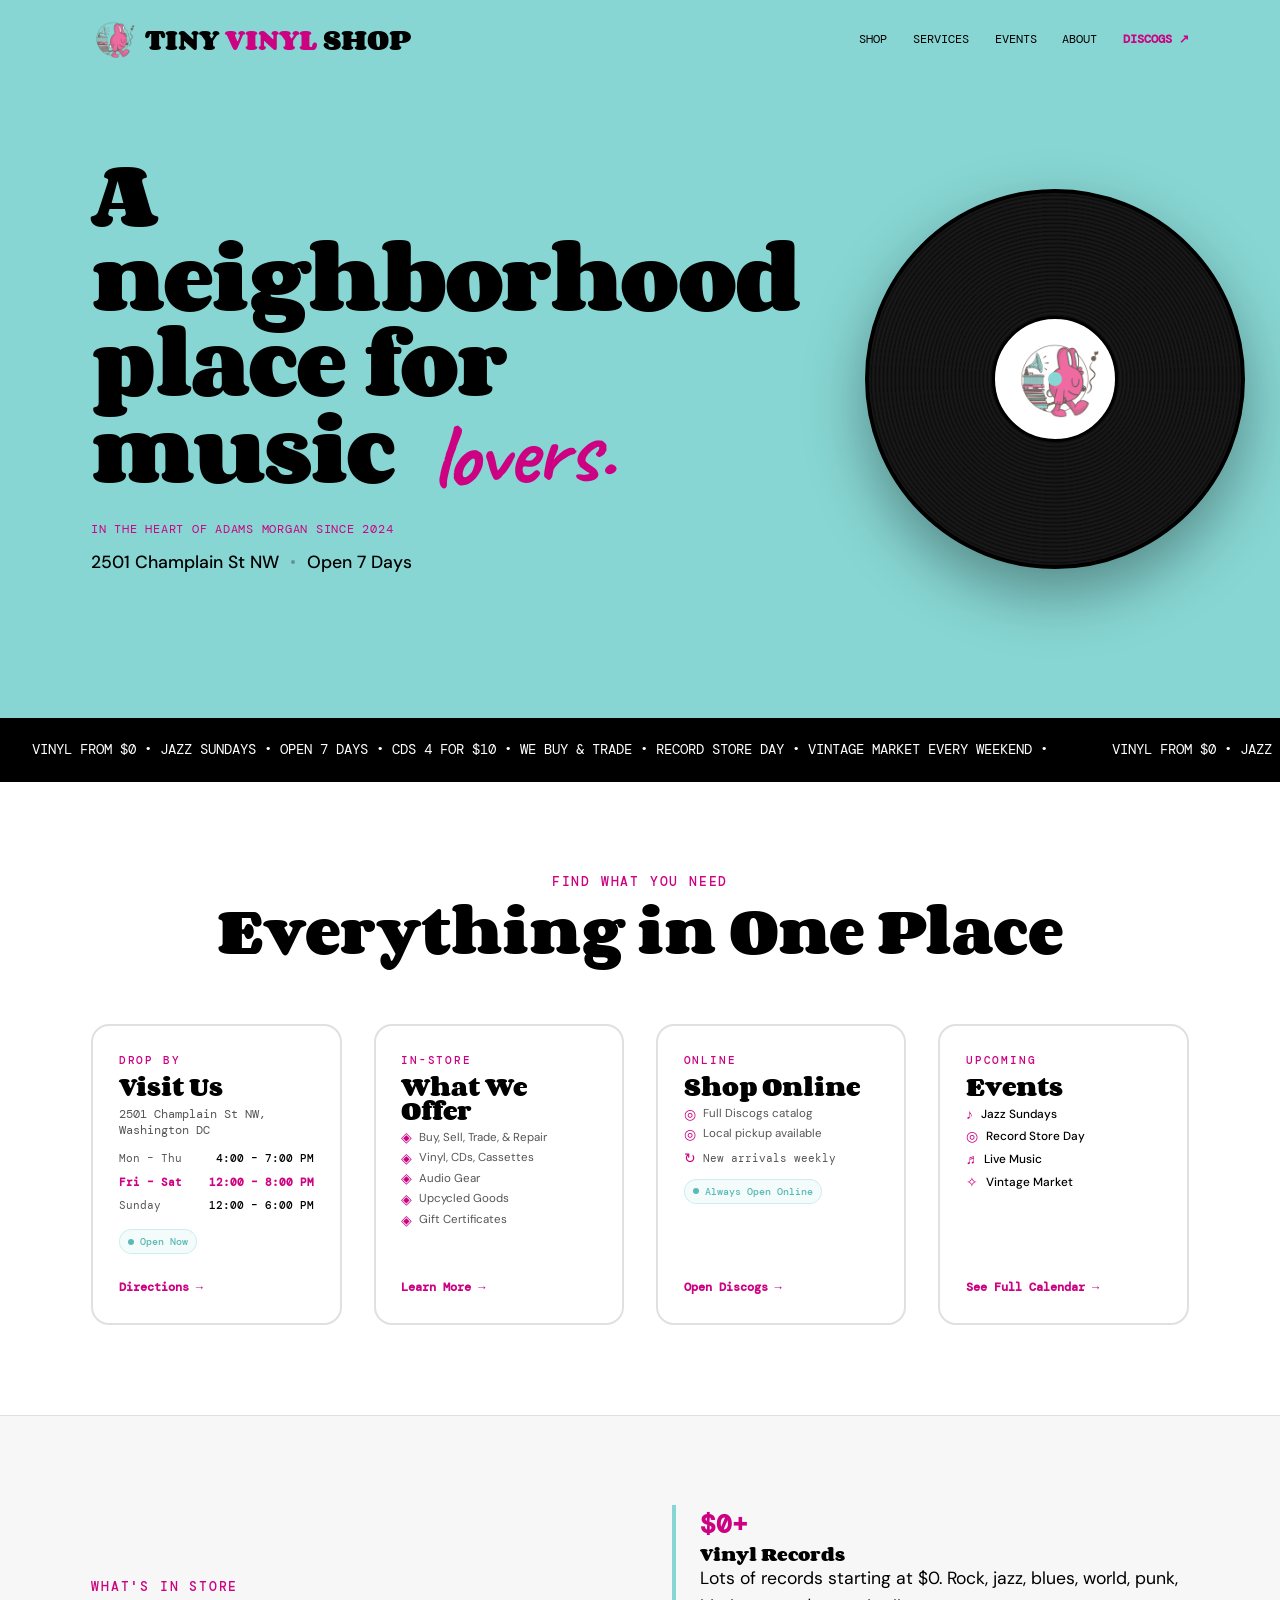
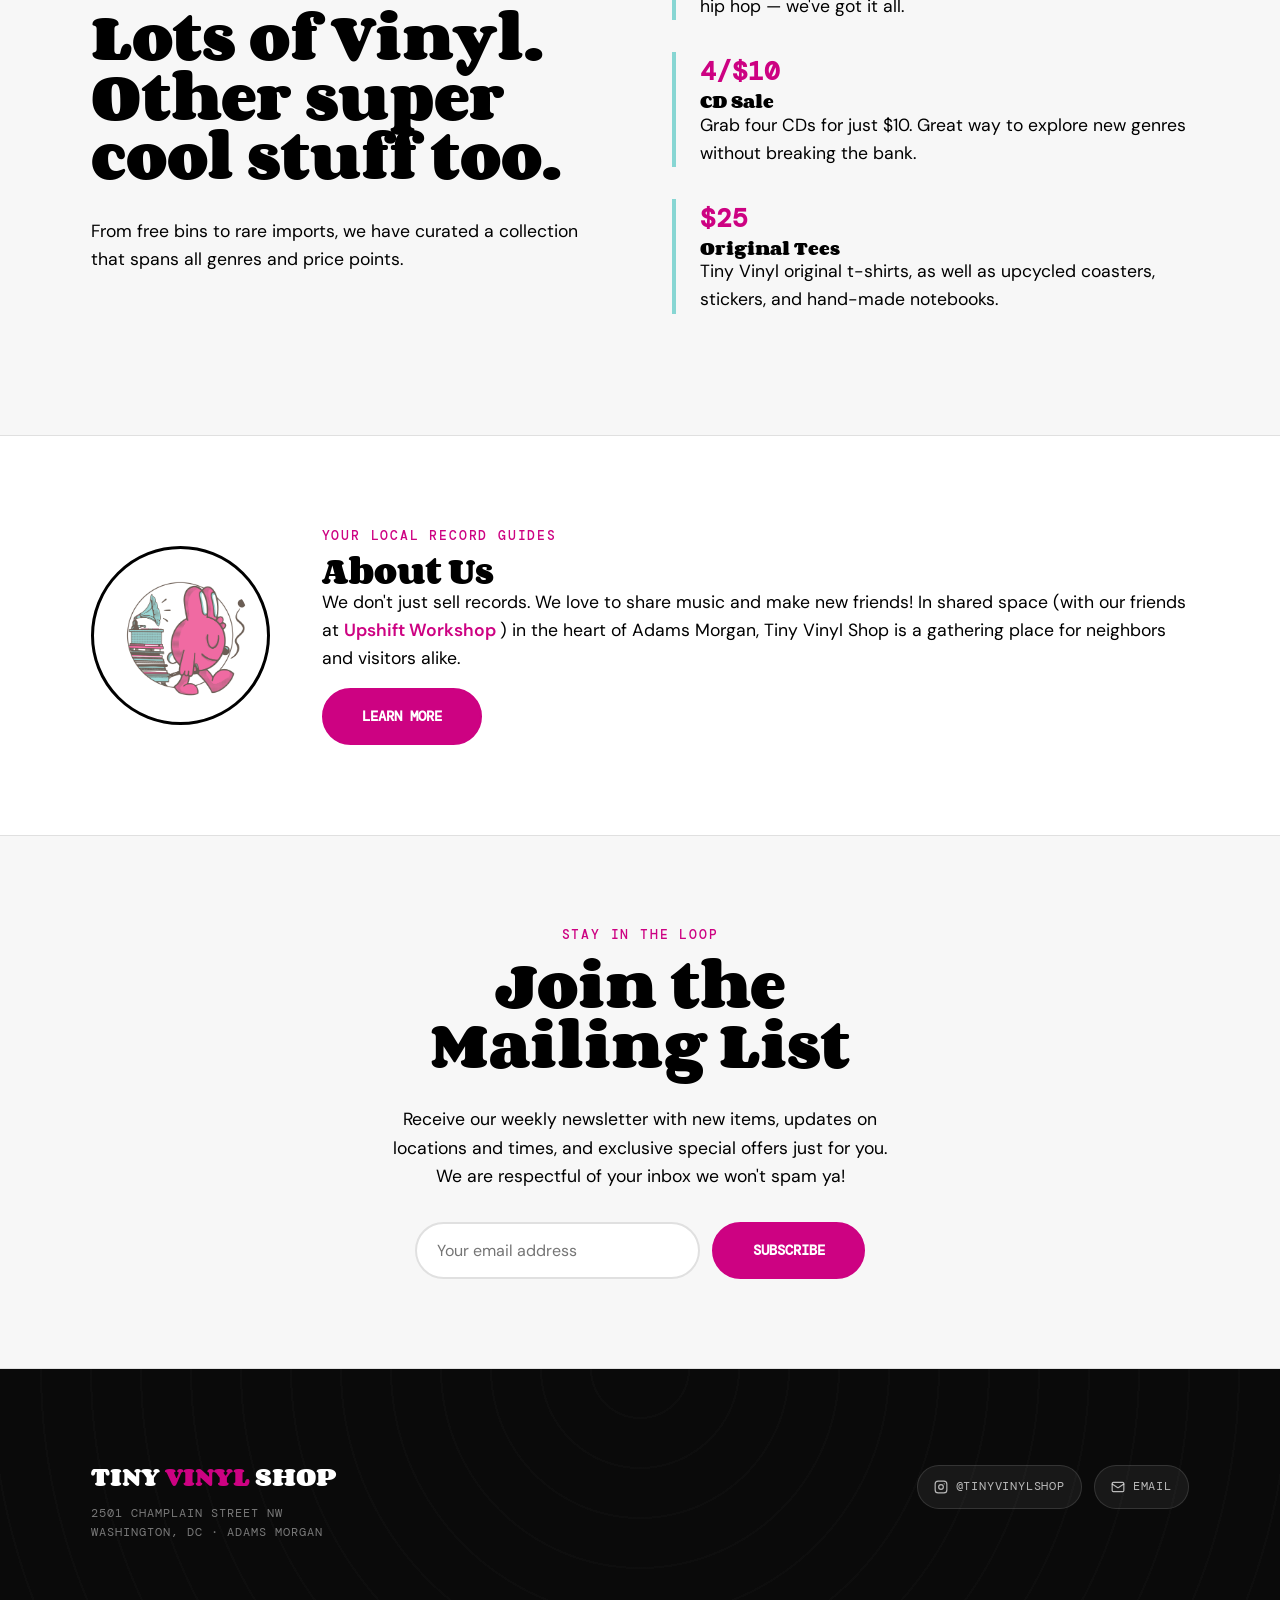
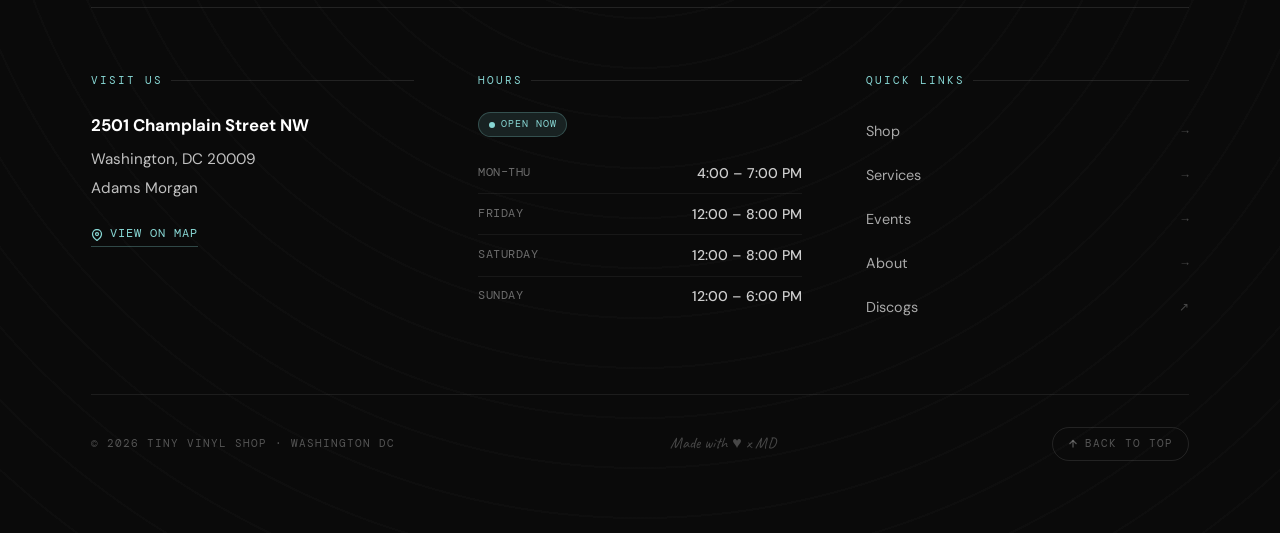
==== commit 46bbd988: "signature" ====
--- a/tiny-vinyl.html
+++ b/tiny-vinyl.html
@@ -1375,8 +1375,8 @@
         <span class="footer-copyright">
           © 2026 Tiny Vinyl Shop · Washington DC
         </span>
-        <span class="footer-made-with" aria-label="Made with love in Adams Morgan">
-          Made with <span class="heart" aria-hidden="true">♥</span></span>
+        <span class="footer-made-with" aria-label="Made with love">
+          Made with <span class="heart" aria-hidden="true">♥</span>x MD</span>
         <a href="#top" class="footer-back-to-top" aria-label="Back to top of page">
           <svg viewBox="0 0 24 24" fill="none" stroke="currentColor" stroke-width="2.5" aria-hidden="true">
             <line x1="12" y1="19" x2="12" y2="5"/>
